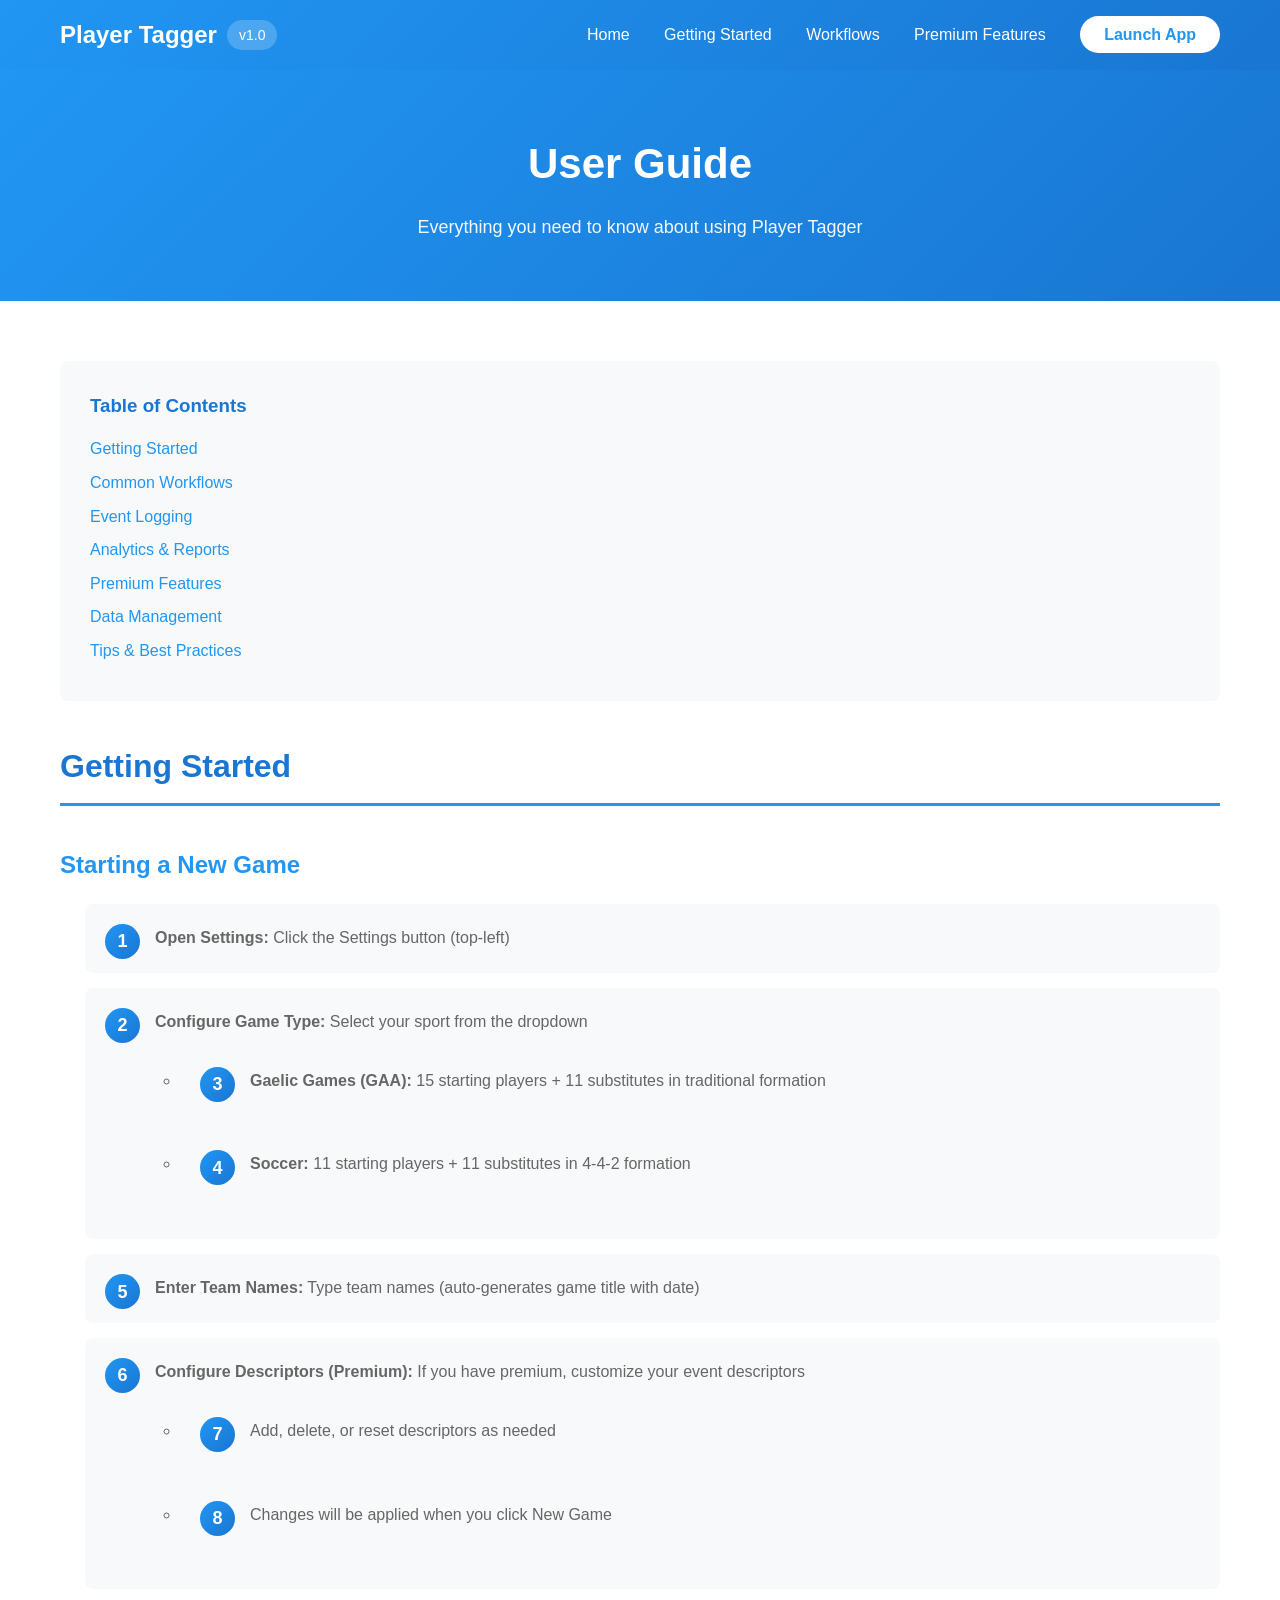
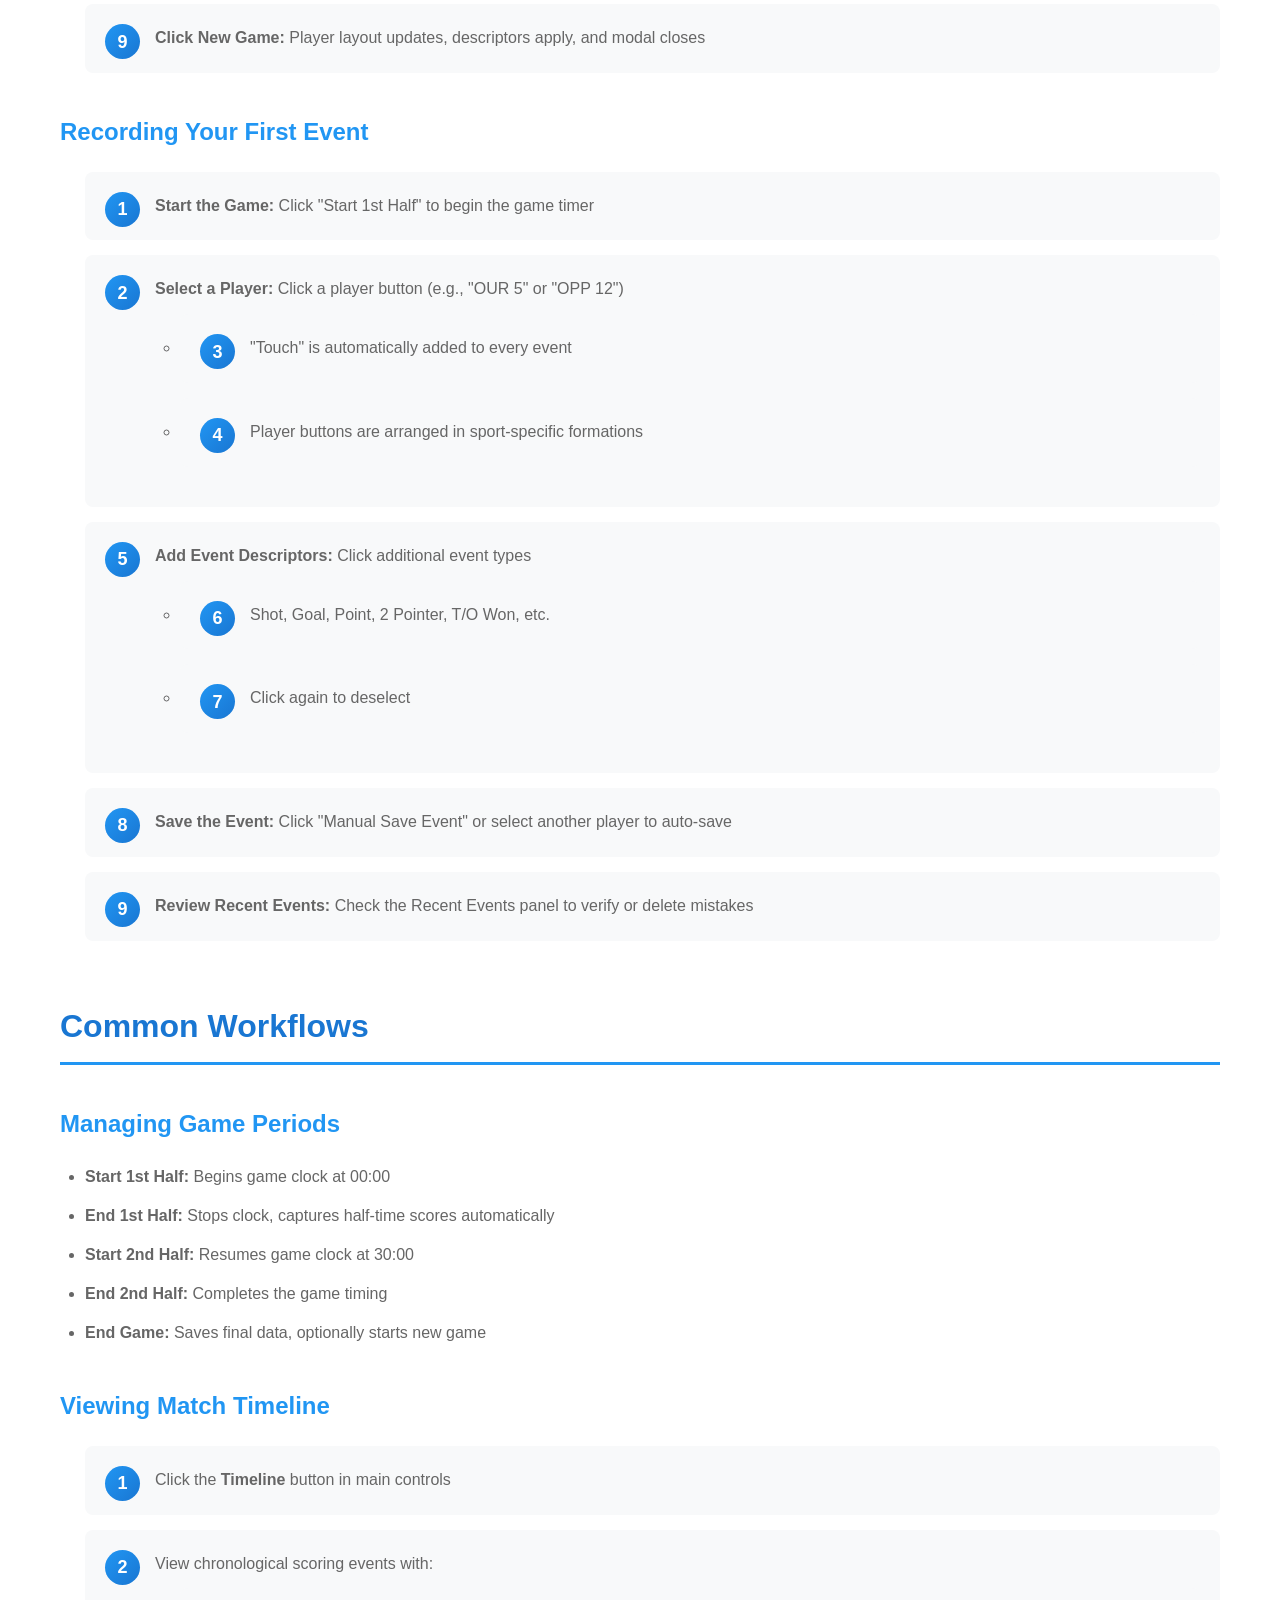
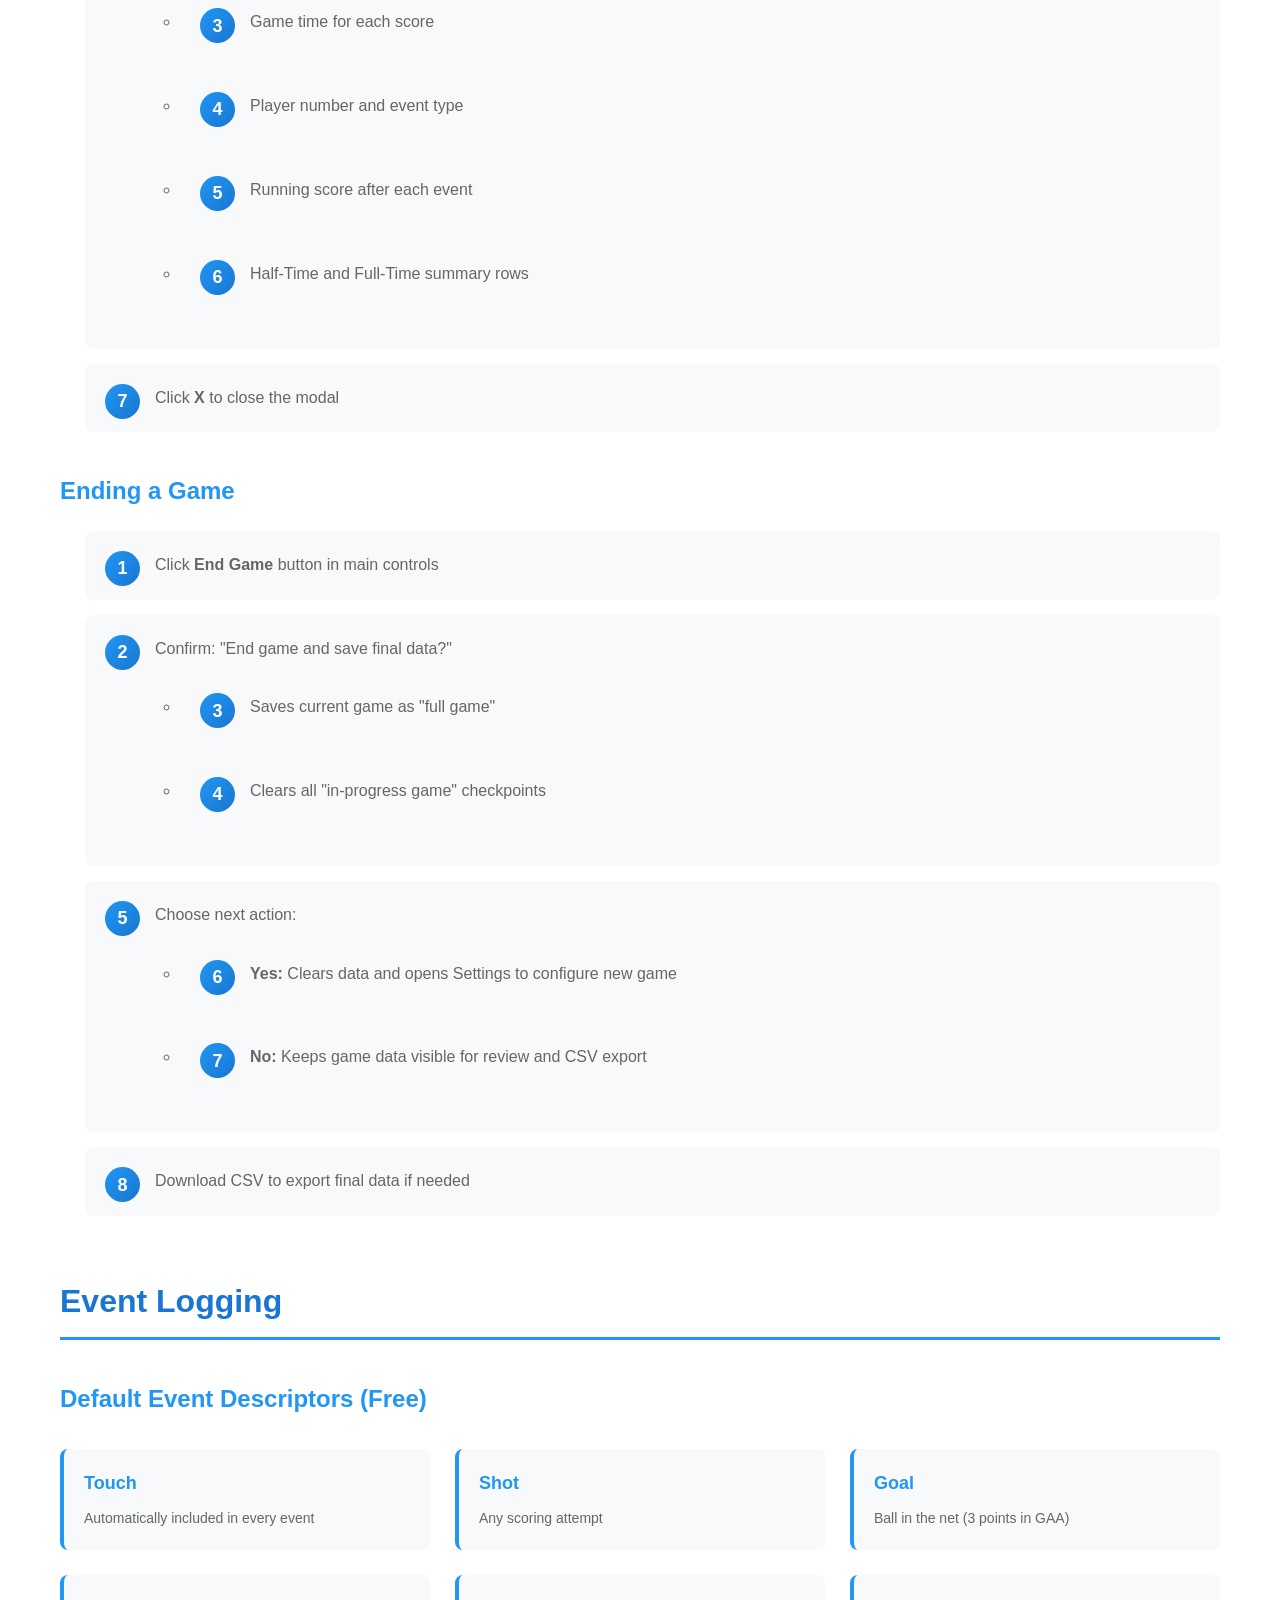
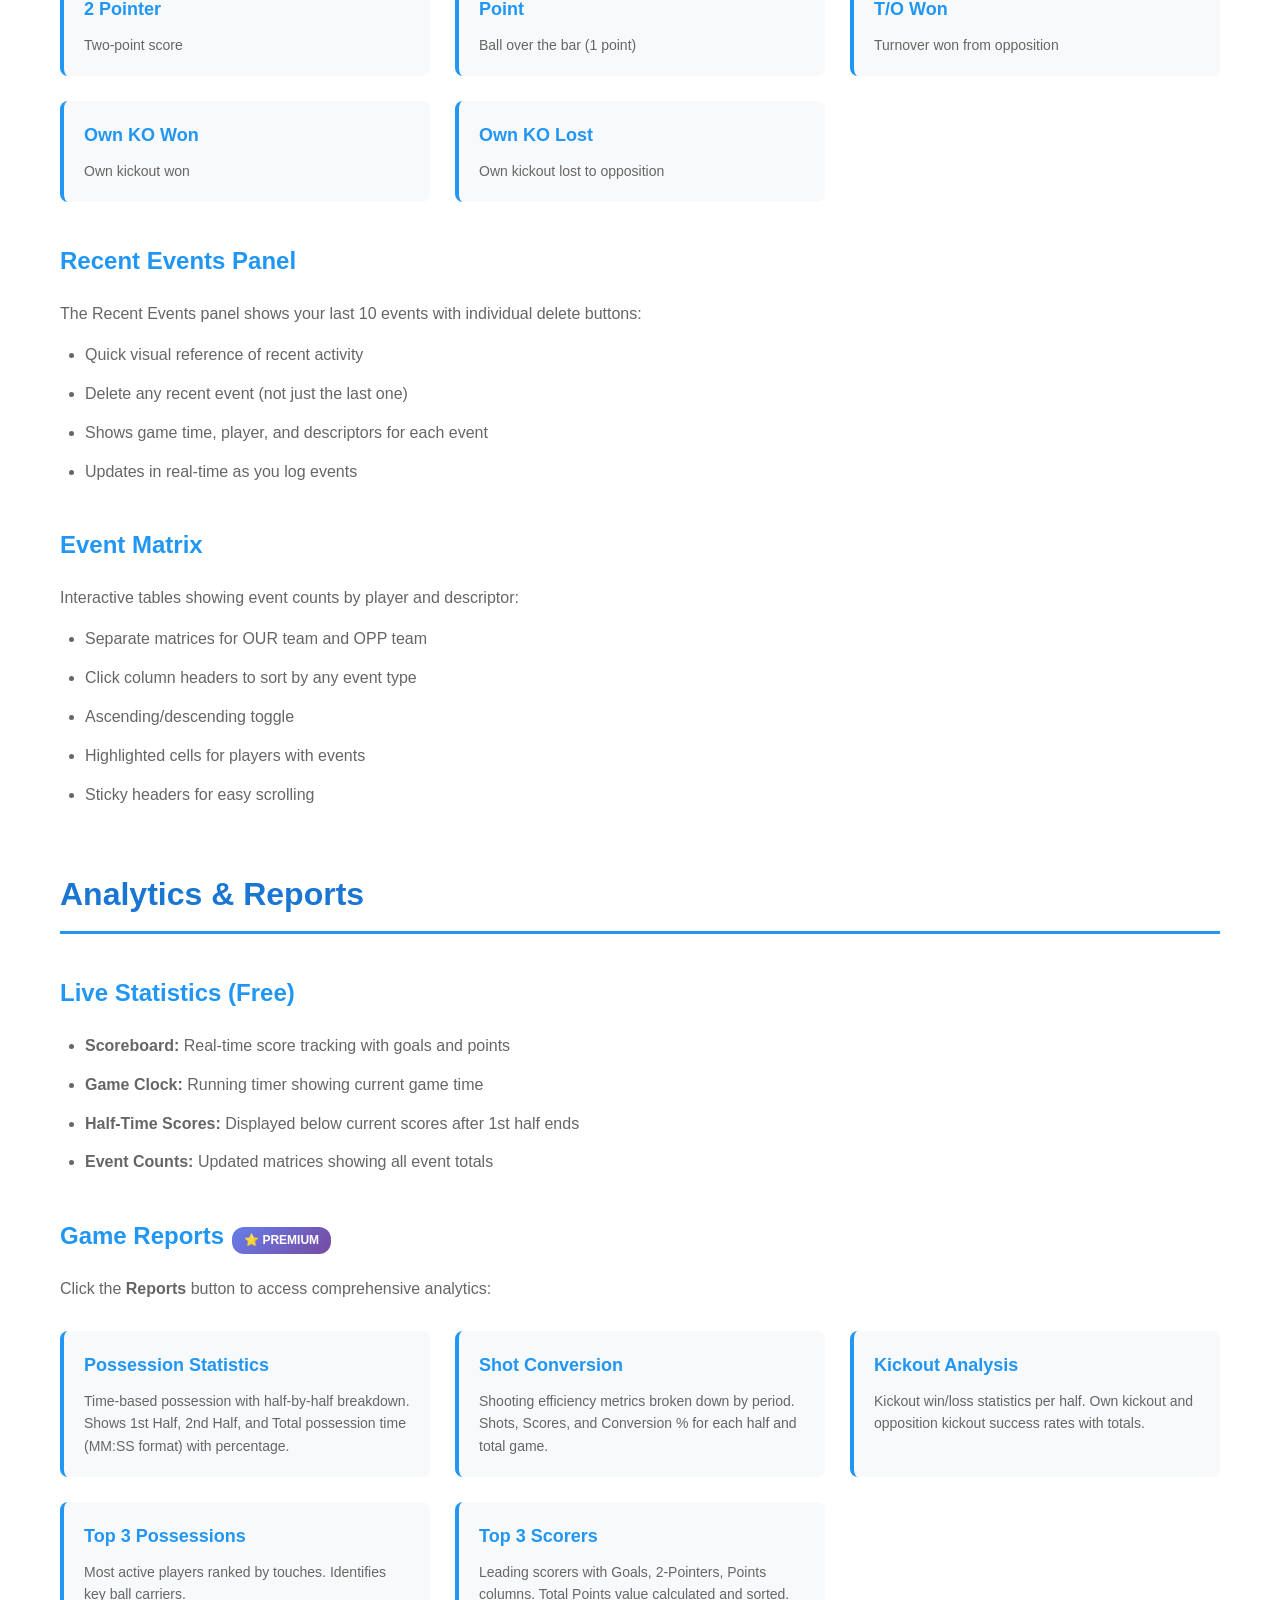
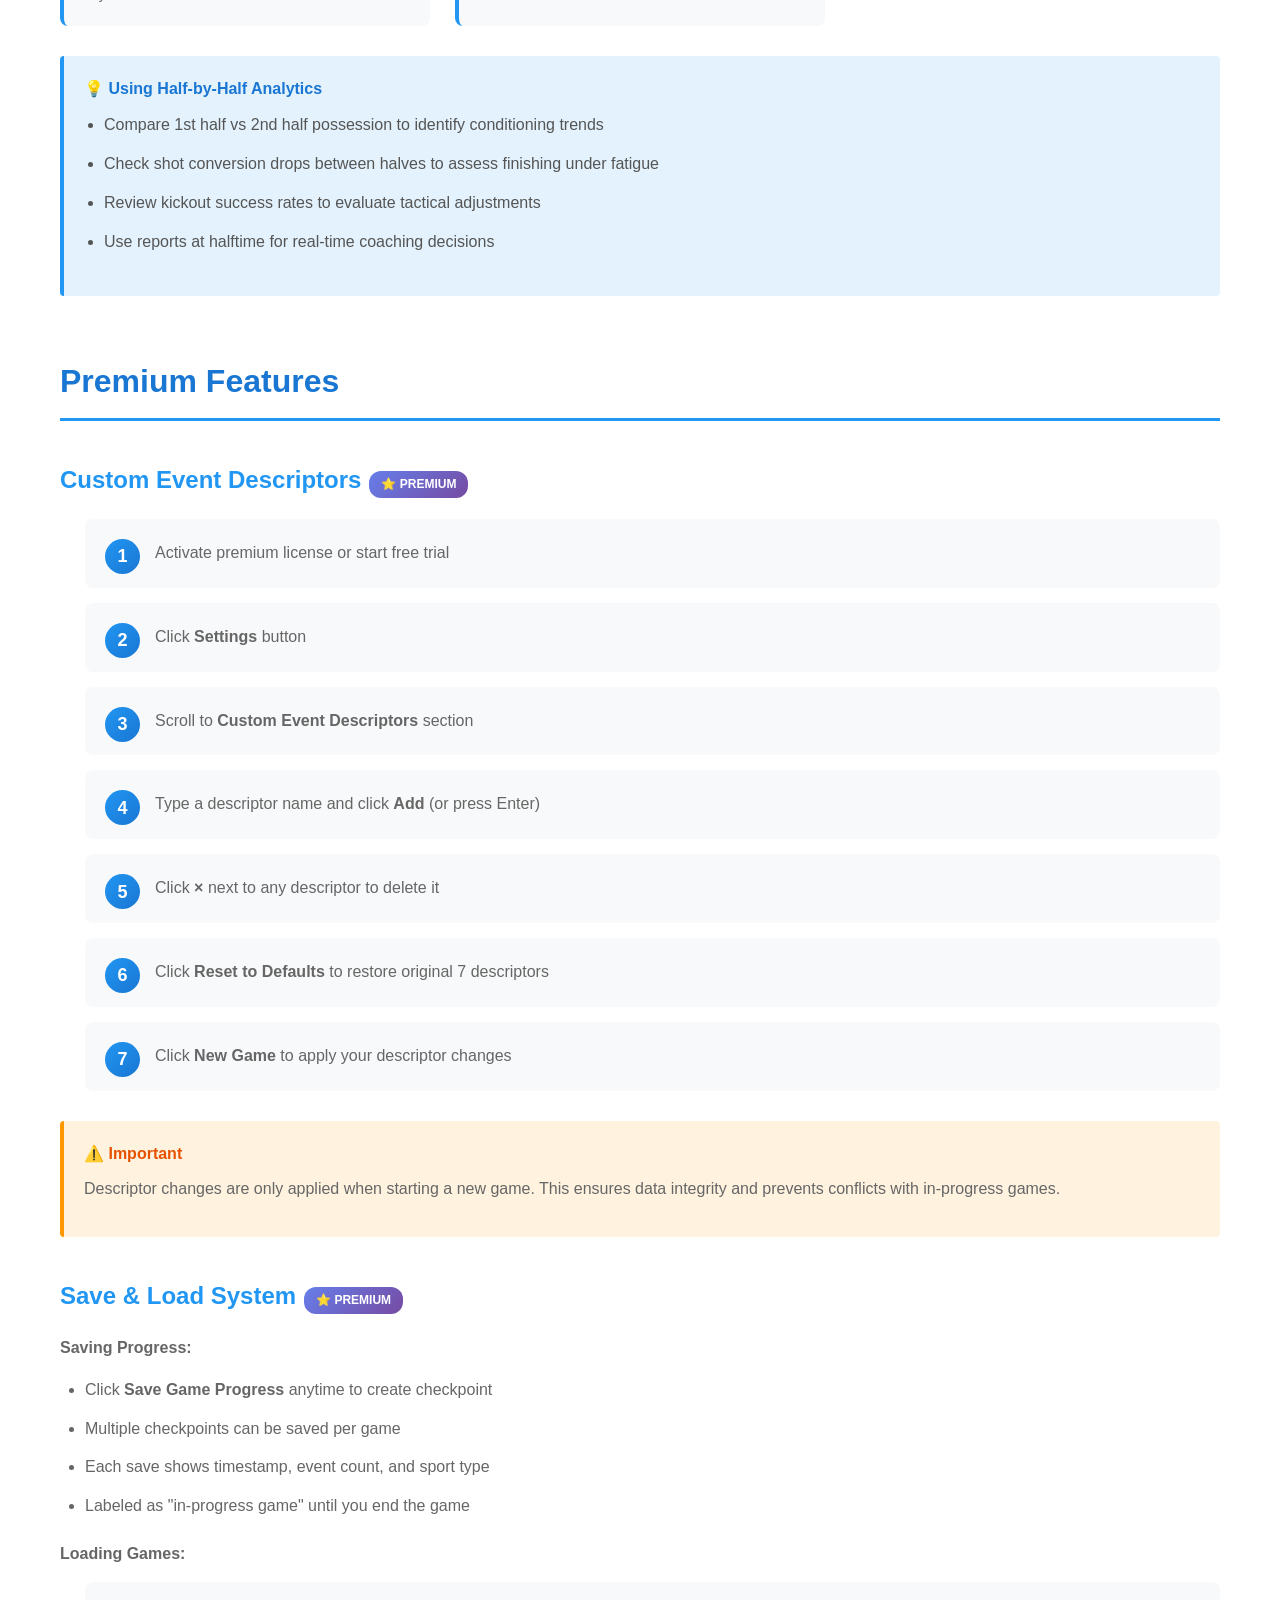
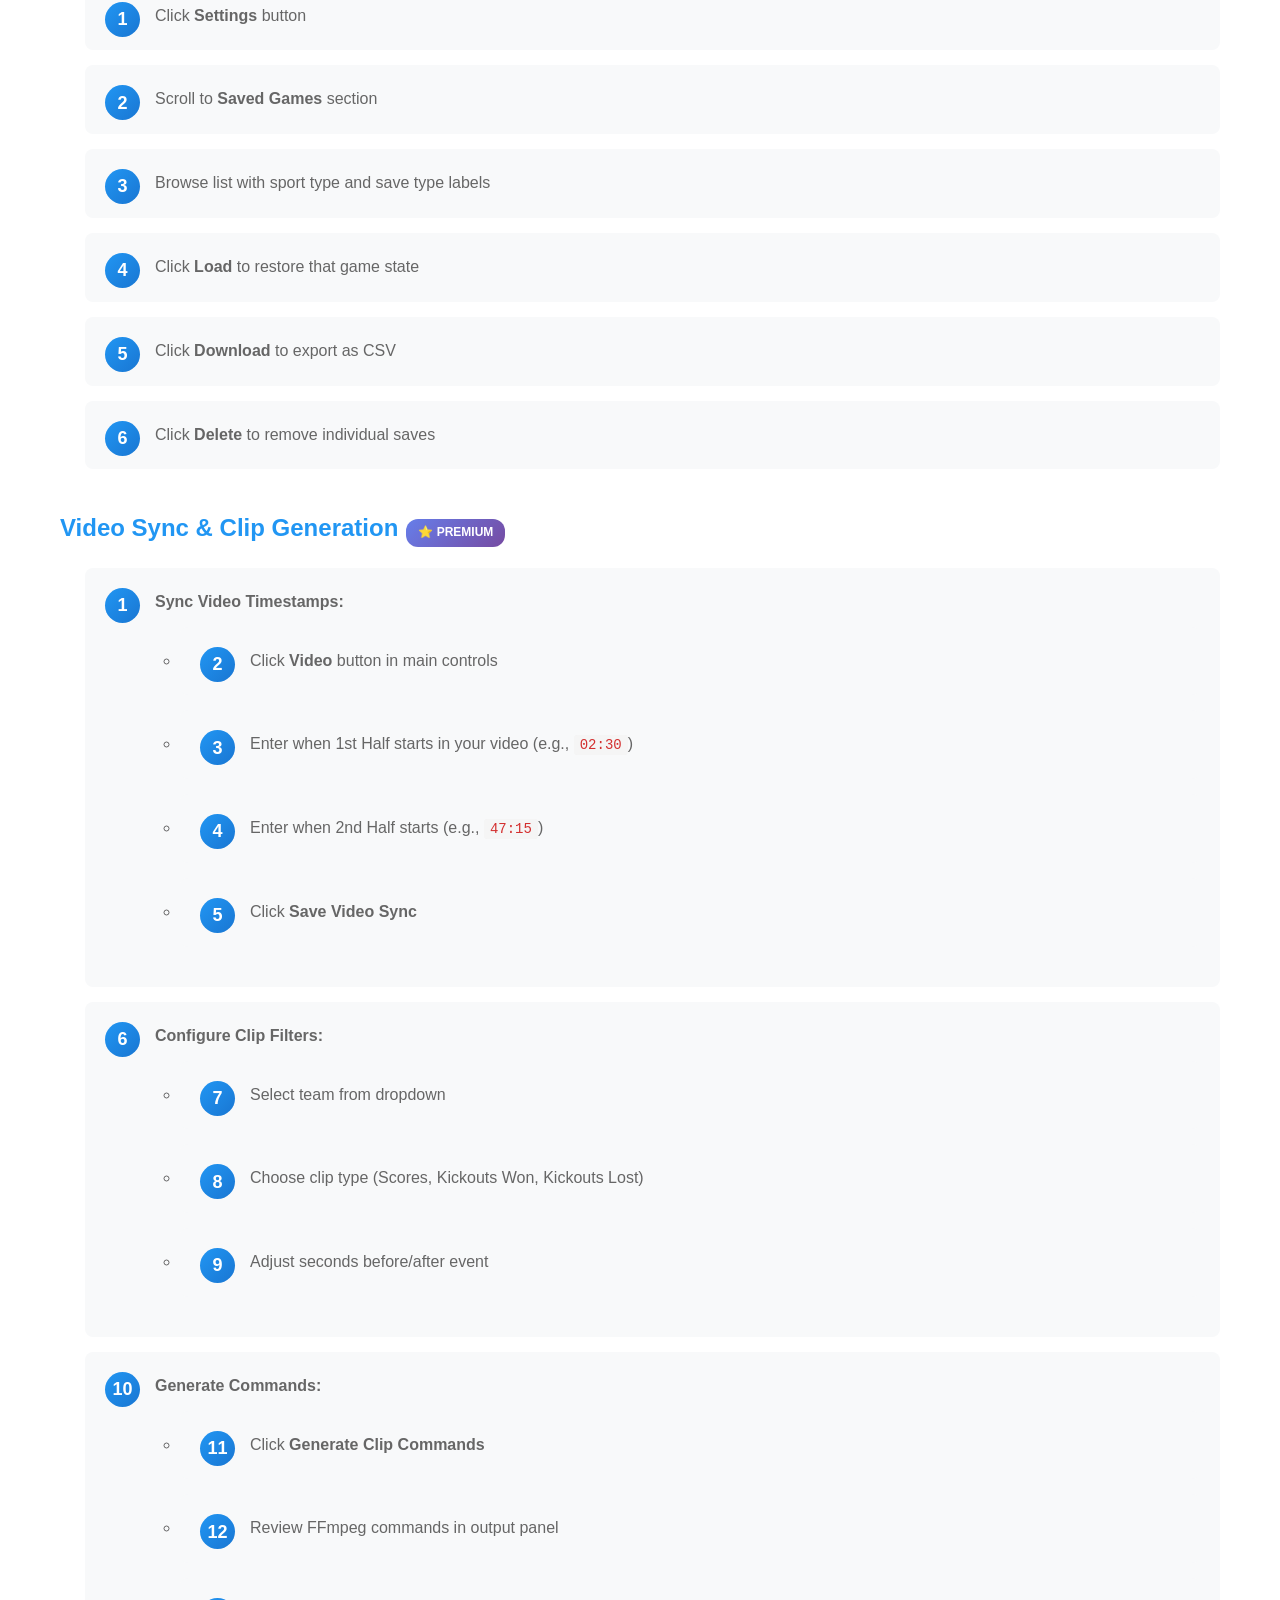
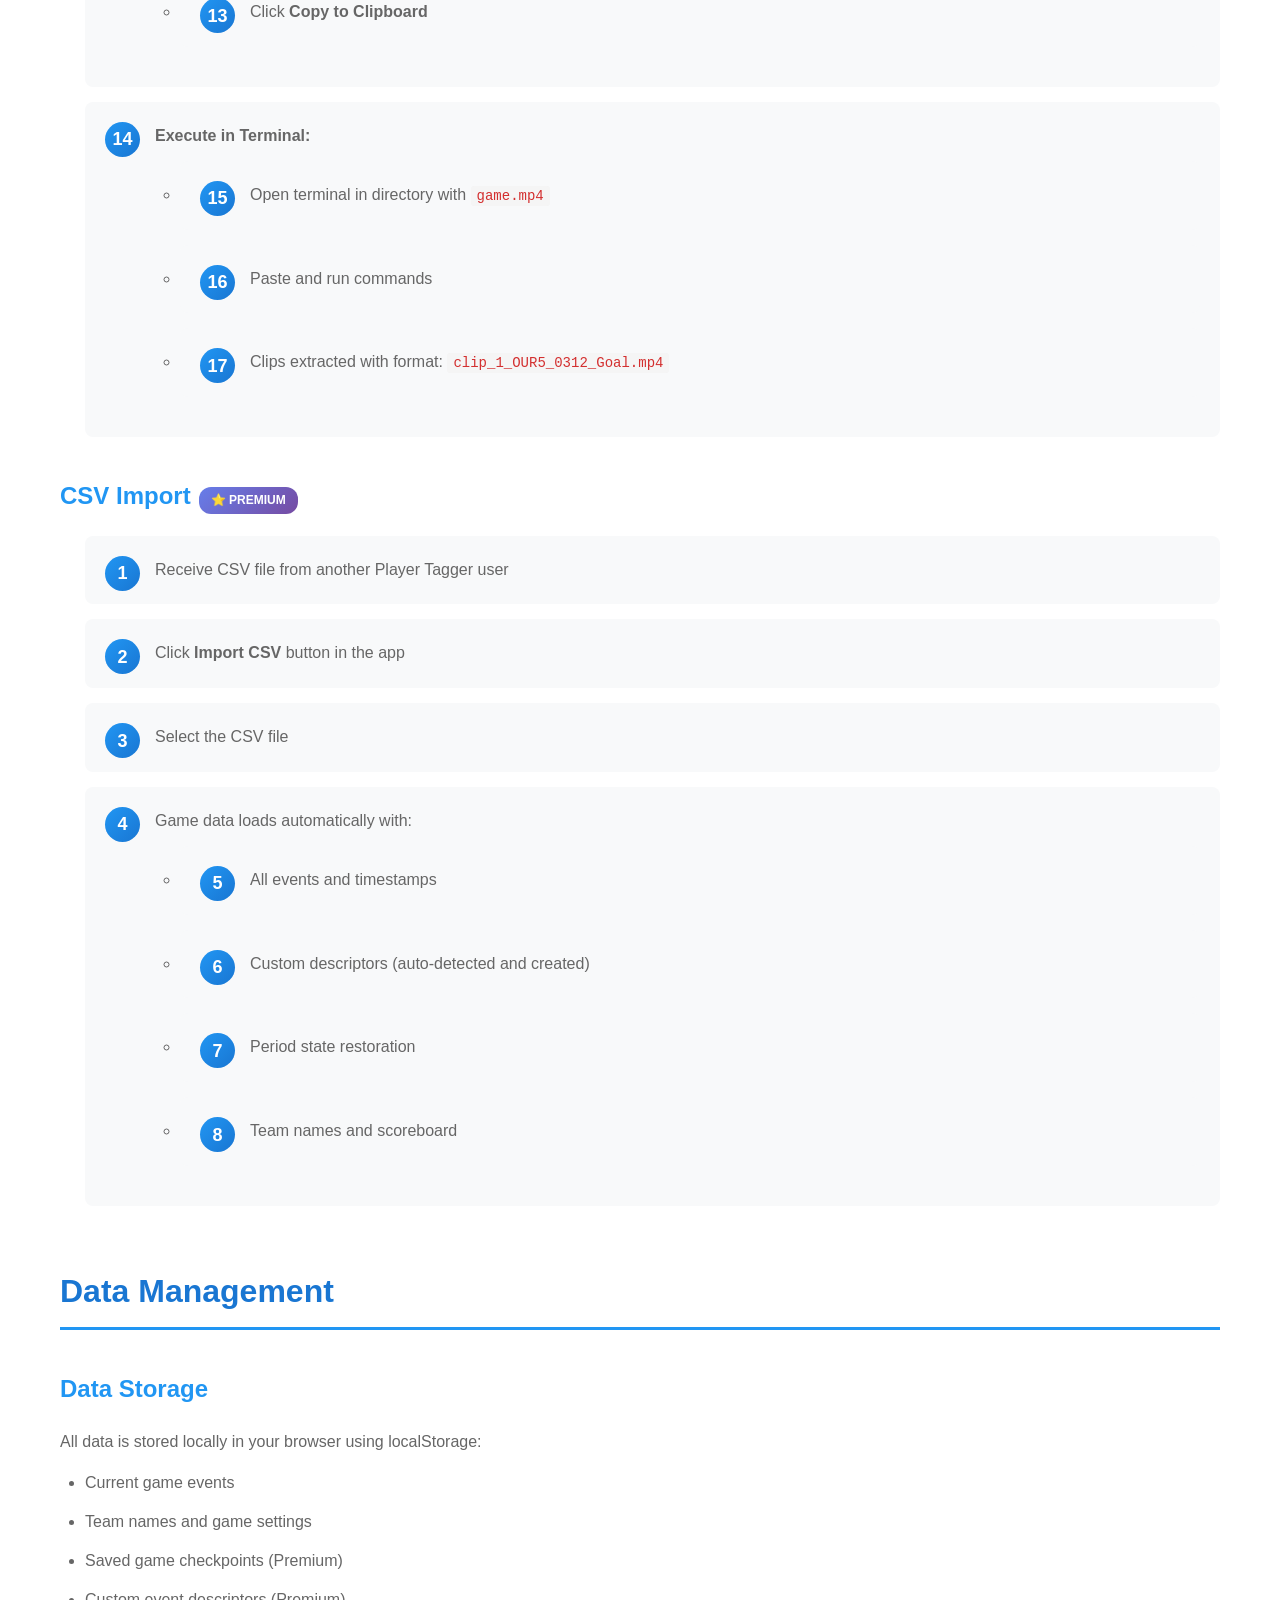
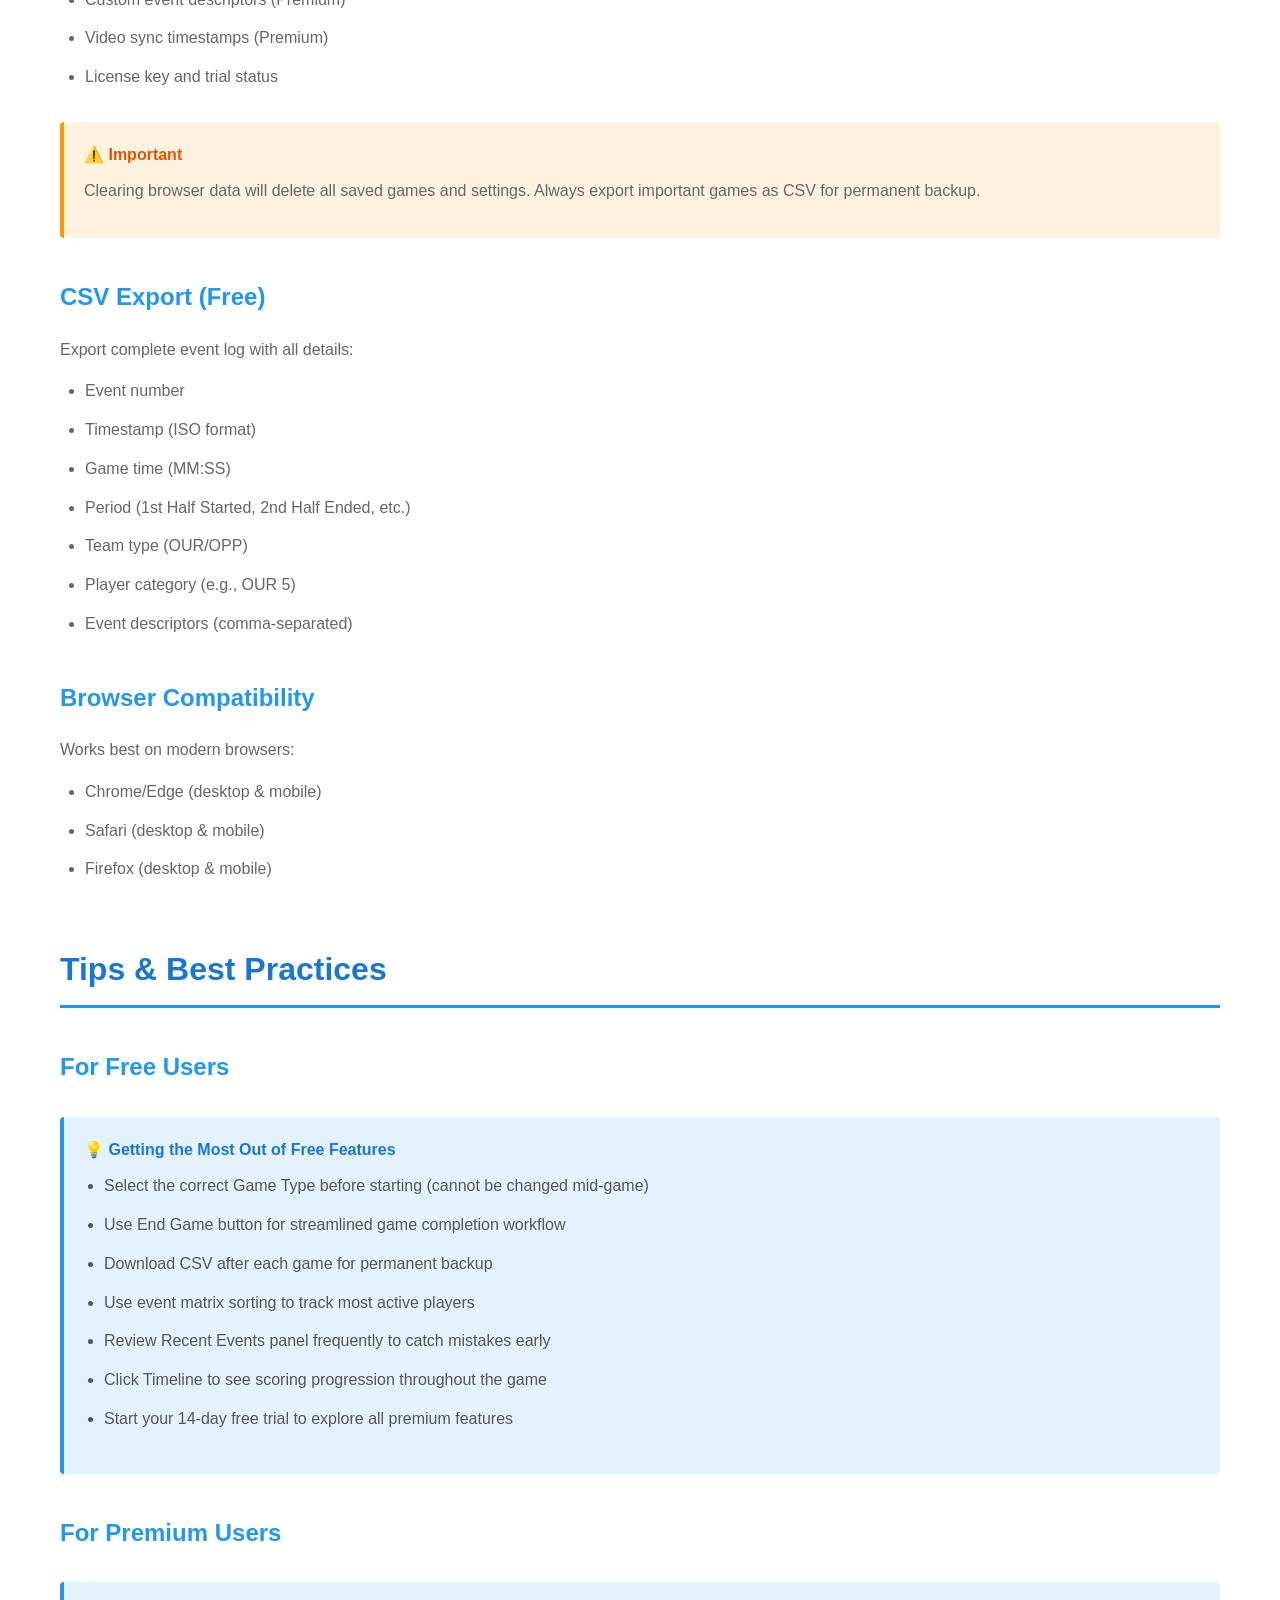
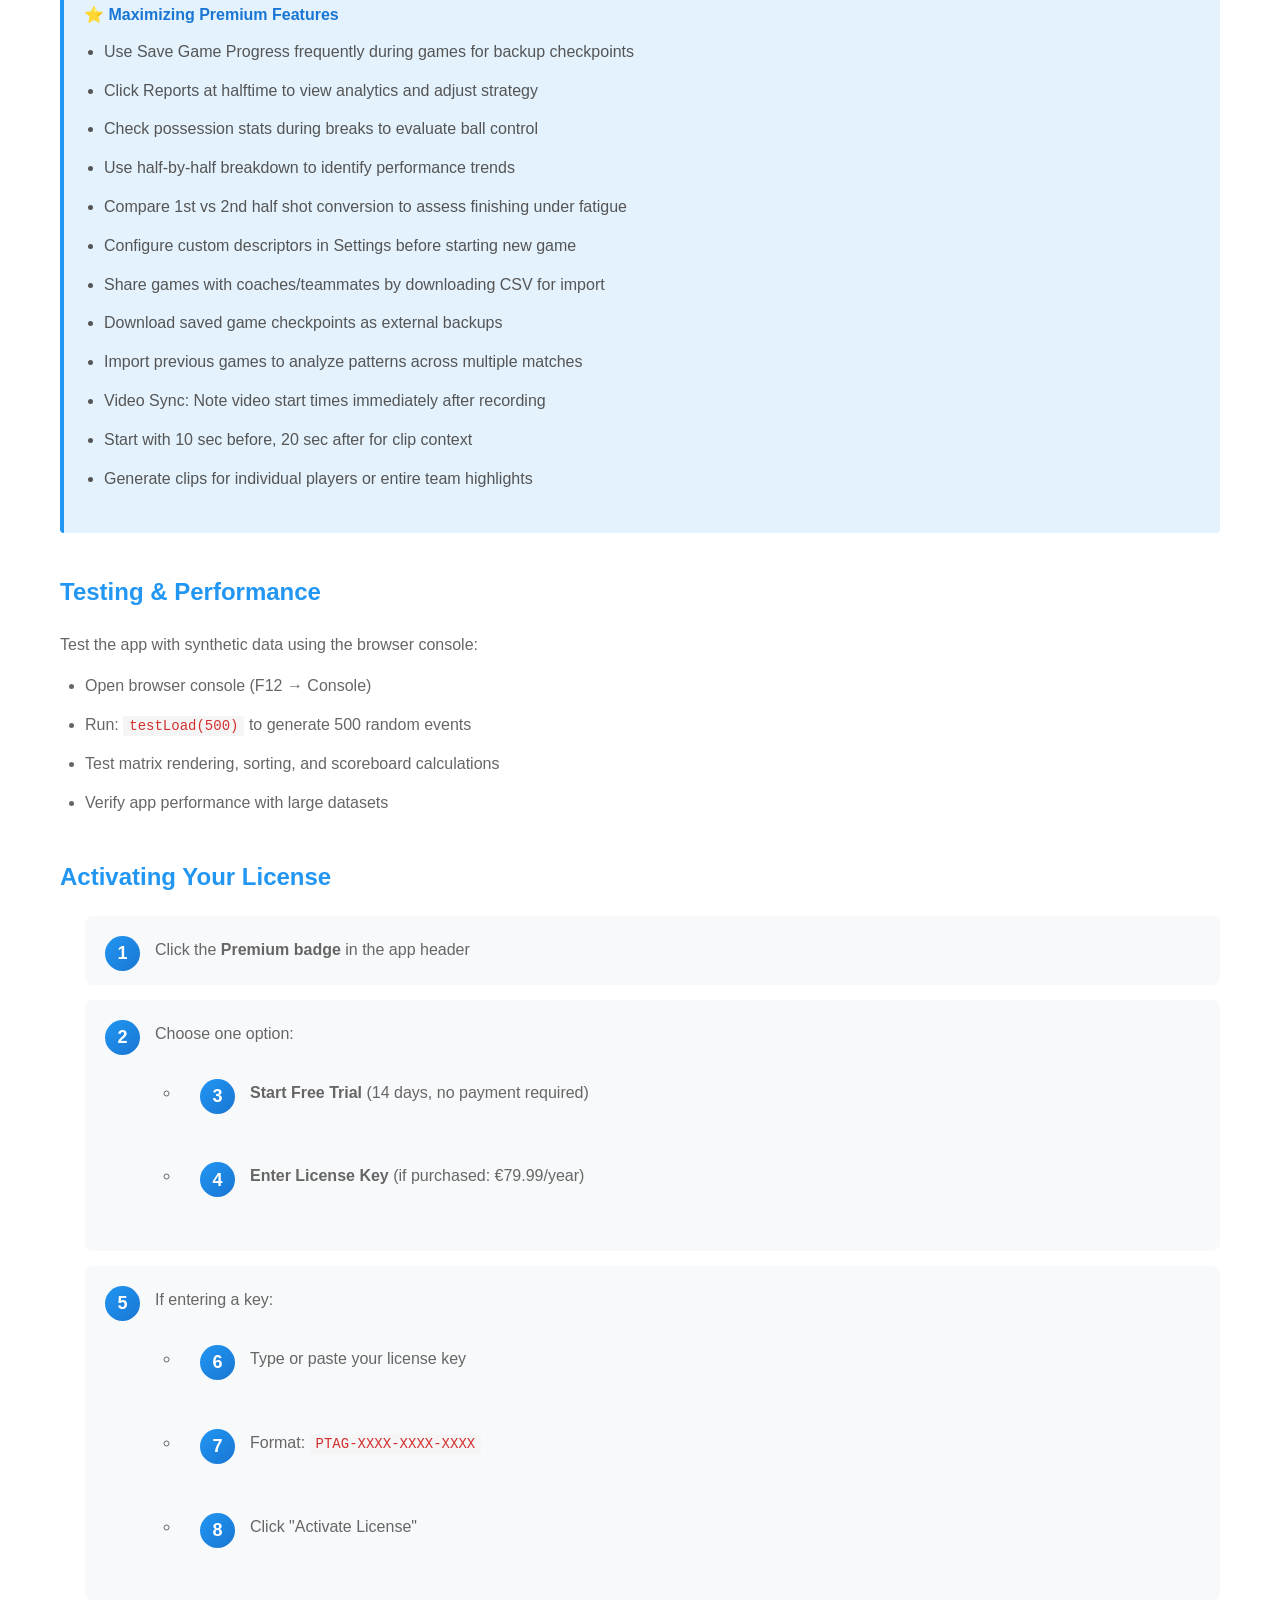
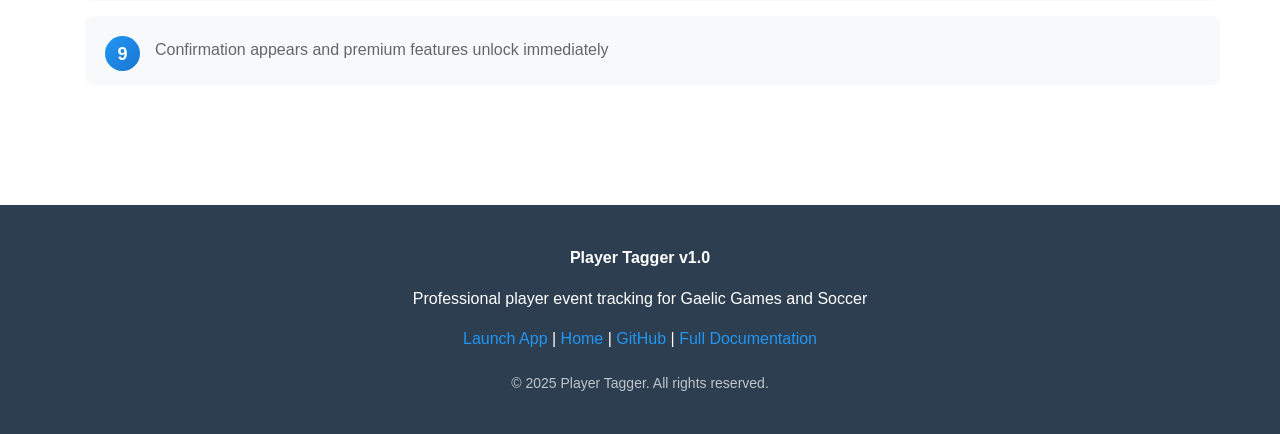
==== guide.html @ d9d6a1d3 "Add comprehensive User Guide and replace Help button Created new guide.html with complete user docum" ====
<!DOCTYPE html>
<html lang="en">
<head>
    <meta charset="UTF-8">
    <meta name="viewport" content="width=device-width, initial-scale=1.0">
    <title>User Guide - Player Tagger</title>
    <meta name="description" content="Complete user guide for Player Tagger - Learn how to track player events, manage games, and use premium features.">
    <style>
        * {
            margin: 0;
            padding: 0;
            box-sizing: border-box;
        }

        body {
            font-family: -apple-system, BlinkMacSystemFont, 'Segoe UI', 'Roboto', 'Helvetica', 'Arial', sans-serif;
            line-height: 1.6;
            color: #333;
            background: #f8f9fa;
        }

        .container {
            max-width: 1200px;
            margin: 0 auto;
            padding: 0 20px;
        }

        /* Header */
        header {
            background: linear-gradient(135deg, #2196F3 0%, #1976D2 100%);
            color: white;
            padding: 1rem 0;
            box-shadow: 0 2px 10px rgba(0,0,0,0.1);
        }

        header .container {
            display: flex;
            justify-content: space-between;
            align-items: center;
        }

        .logo {
            font-size: 24px;
            font-weight: bold;
            display: flex;
            align-items: center;
            gap: 10px;
        }

        .version-badge {
            background: rgba(255,255,255,0.2);
            padding: 4px 12px;
            border-radius: 20px;
            font-size: 14px;
            font-weight: normal;
        }

        nav a {
            color: white;
            text-decoration: none;
            margin-left: 30px;
            font-weight: 500;
            transition: opacity 0.3s;
        }

        nav a:hover {
            opacity: 0.8;
        }

        .launch-btn {
            background: white;
            color: #2196F3;
            padding: 10px 24px;
            border-radius: 25px;
            font-weight: bold;
            margin-left: 30px;
            transition: transform 0.2s;
        }

        .launch-btn:hover {
            transform: scale(1.05);
        }

        /* Hero Section */
        .hero {
            background: linear-gradient(135deg, #2196F3 0%, #1976D2 100%);
            color: white;
            padding: 60px 0;
            text-align: center;
        }

        .hero h1 {
            font-size: 42px;
            margin-bottom: 15px;
            font-weight: 700;
        }

        .hero p {
            font-size: 18px;
            opacity: 0.95;
        }

        /* Content Section */
        .content {
            padding: 60px 0;
            background: white;
        }

        .section-title {
            font-size: 32px;
            margin-bottom: 30px;
            color: #1976D2;
            border-bottom: 3px solid #2196F3;
            padding-bottom: 10px;
        }

        .subsection-title {
            font-size: 24px;
            margin-top: 40px;
            margin-bottom: 20px;
            color: #2196F3;
        }

        .guide-section {
            margin-bottom: 60px;
        }

        .guide-section p {
            margin-bottom: 15px;
            color: #666;
            font-size: 16px;
        }

        .guide-section ul, .guide-section ol {
            margin-left: 25px;
            margin-bottom: 20px;
        }

        .guide-section li {
            margin-bottom: 10px;
            color: #666;
            line-height: 1.8;
        }

        .feature-grid {
            display: grid;
            grid-template-columns: repeat(auto-fit, minmax(300px, 1fr));
            gap: 25px;
            margin: 30px 0;
        }

        .feature-item {
            background: #f8f9fa;
            padding: 20px;
            border-radius: 8px;
            border-left: 4px solid #2196F3;
        }

        .feature-item h4 {
            color: #2196F3;
            margin-bottom: 10px;
            font-size: 18px;
        }

        .feature-item p {
            color: #666;
            font-size: 14px;
            margin: 0;
        }

        .premium-badge {
            display: inline-block;
            background: linear-gradient(135deg, #667eea 0%, #764ba2 100%);
            color: white;
            padding: 4px 12px;
            border-radius: 12px;
            font-size: 12px;
            font-weight: bold;
            margin-left: 8px;
        }

        .step-list {
            counter-reset: step-counter;
            list-style: none;
            margin-left: 0;
        }

        .step-list li {
            counter-increment: step-counter;
            padding: 20px;
            margin-bottom: 15px;
            background: #f8f9fa;
            border-radius: 8px;
            position: relative;
            padding-left: 70px;
        }

        .step-list li:before {
            content: counter(step-counter);
            position: absolute;
            left: 20px;
            top: 20px;
            background: linear-gradient(135deg, #2196F3 0%, #1976D2 100%);
            color: white;
            width: 35px;
            height: 35px;
            border-radius: 50%;
            display: flex;
            align-items: center;
            justify-content: center;
            font-weight: bold;
            font-size: 18px;
        }

        .tip-box {
            background: #e3f2fd;
            border-left: 4px solid #2196F3;
            padding: 20px;
            margin: 30px 0;
            border-radius: 4px;
        }

        .tip-box h4 {
            color: #1976D2;
            margin-bottom: 10px;
        }

        .tip-box ul {
            margin-left: 20px;
        }

        .tip-box li {
            color: #555;
        }

        .warning-box {
            background: #fff3e0;
            border-left: 4px solid #ff9800;
            padding: 20px;
            margin: 30px 0;
            border-radius: 4px;
        }

        .warning-box h4 {
            color: #e65100;
            margin-bottom: 10px;
        }

        code {
            background: #f5f5f5;
            padding: 2px 6px;
            border-radius: 3px;
            font-family: 'Courier New', monospace;
            color: #d32f2f;
            font-size: 14px;
        }

        /* Table of Contents */
        .toc {
            background: #f8f9fa;
            padding: 30px;
            border-radius: 8px;
            margin-bottom: 40px;
        }

        .toc h3 {
            color: #1976D2;
            margin-bottom: 15px;
        }

        .toc ul {
            list-style: none;
            margin-left: 0;
        }

        .toc li {
            margin-bottom: 8px;
        }

        .toc a {
            color: #2196F3;
            text-decoration: none;
            transition: color 0.3s;
        }

        .toc a:hover {
            color: #1976D2;
            text-decoration: underline;
        }

        /* Footer */
        footer {
            background: #2c3e50;
            color: white;
            padding: 40px 0;
            text-align: center;
        }

        footer a {
            color: #2196F3;
            text-decoration: none;
        }

        footer a:hover {
            text-decoration: underline;
        }

        /* Responsive */
        @media (max-width: 768px) {
            .hero h1 {
                font-size: 32px;
            }

            nav {
                display: none;
            }

            .feature-grid {
                grid-template-columns: 1fr;
            }

            .section-title {
                font-size: 28px;
            }

            .subsection-title {
                font-size: 20px;
            }
        }
    </style>
</head>
<body>
    <!-- Header -->
    <header>
        <div class="container">
            <div class="logo">
                Player Tagger
                <span class="version-badge">v1.0</span>
            </div>
            <nav>
                <a href="default.php">Home</a>
                <a href="#getting-started">Getting Started</a>
                <a href="#workflows">Workflows</a>
                <a href="#premium">Premium Features</a>
                <a href="player-app.html" class="launch-btn">Launch App</a>
            </nav>
        </div>
    </header>

    <!-- Hero Section -->
    <section class="hero">
        <div class="container">
            <h1>User Guide</h1>
            <p>Everything you need to know about using Player Tagger</p>
        </div>
    </section>

    <!-- Content Section -->
    <section class="content">
        <div class="container">
            <!-- Table of Contents -->
            <div class="toc">
                <h3>Table of Contents</h3>
                <ul>
                    <li><a href="#getting-started">Getting Started</a></li>
                    <li><a href="#workflows">Common Workflows</a></li>
                    <li><a href="#event-logging">Event Logging</a></li>
                    <li><a href="#analytics">Analytics & Reports</a></li>
                    <li><a href="#premium">Premium Features</a></li>
                    <li><a href="#data-management">Data Management</a></li>
                    <li><a href="#tips">Tips & Best Practices</a></li>
                </ul>
            </div>

            <!-- Getting Started -->
            <div class="guide-section" id="getting-started">
                <h2 class="section-title">Getting Started</h2>

                <h3 class="subsection-title">Starting a New Game</h3>
                <ol class="step-list">
                    <li>
                        <strong>Open Settings:</strong> Click the Settings button (top-left)
                    </li>
                    <li>
                        <strong>Configure Game Type:</strong> Select your sport from the dropdown
                        <ul style="margin-top: 10px;">
                            <li><strong>Gaelic Games (GAA):</strong> 15 starting players + 11 substitutes in traditional formation</li>
                            <li><strong>Soccer:</strong> 11 starting players + 11 substitutes in 4-4-2 formation</li>
                        </ul>
                    </li>
                    <li>
                        <strong>Enter Team Names:</strong> Type team names (auto-generates game title with date)
                    </li>
                    <li>
                        <strong>Configure Descriptors (Premium):</strong> If you have premium, customize your event descriptors
                        <ul style="margin-top: 10px;">
                            <li>Add, delete, or reset descriptors as needed</li>
                            <li>Changes will be applied when you click New Game</li>
                        </ul>
                    </li>
                    <li>
                        <strong>Click New Game:</strong> Player layout updates, descriptors apply, and modal closes
                    </li>
                </ol>

                <h3 class="subsection-title">Recording Your First Event</h3>
                <ol class="step-list">
                    <li>
                        <strong>Start the Game:</strong> Click "Start 1st Half" to begin the game timer
                    </li>
                    <li>
                        <strong>Select a Player:</strong> Click a player button (e.g., "OUR 5" or "OPP 12")
                        <ul style="margin-top: 10px;">
                            <li>"Touch" is automatically added to every event</li>
                            <li>Player buttons are arranged in sport-specific formations</li>
                        </ul>
                    </li>
                    <li>
                        <strong>Add Event Descriptors:</strong> Click additional event types
                        <ul style="margin-top: 10px;">
                            <li>Shot, Goal, Point, 2 Pointer, T/O Won, etc.</li>
                            <li>Click again to deselect</li>
                        </ul>
                    </li>
                    <li>
                        <strong>Save the Event:</strong> Click "Manual Save Event" or select another player to auto-save
                    </li>
                    <li>
                        <strong>Review Recent Events:</strong> Check the Recent Events panel to verify or delete mistakes
                    </li>
                </ol>
            </div>

            <!-- Workflows -->
            <div class="guide-section" id="workflows">
                <h2 class="section-title">Common Workflows</h2>

                <h3 class="subsection-title">Managing Game Periods</h3>
                <ul>
                    <li><strong>Start 1st Half:</strong> Begins game clock at 00:00</li>
                    <li><strong>End 1st Half:</strong> Stops clock, captures half-time scores automatically</li>
                    <li><strong>Start 2nd Half:</strong> Resumes game clock at 30:00</li>
                    <li><strong>End 2nd Half:</strong> Completes the game timing</li>
                    <li><strong>End Game:</strong> Saves final data, optionally starts new game</li>
                </ul>

                <h3 class="subsection-title">Viewing Match Timeline</h3>
                <ol class="step-list">
                    <li>Click the <strong>Timeline</strong> button in main controls</li>
                    <li>View chronological scoring events with:
                        <ul style="margin-top: 10px;">
                            <li>Game time for each score</li>
                            <li>Player number and event type</li>
                            <li>Running score after each event</li>
                            <li>Half-Time and Full-Time summary rows</li>
                        </ul>
                    </li>
                    <li>Click <strong>X</strong> to close the modal</li>
                </ol>

                <h3 class="subsection-title">Ending a Game</h3>
                <ol class="step-list">
                    <li>Click <strong>End Game</strong> button in main controls</li>
                    <li>Confirm: "End game and save final data?"
                        <ul style="margin-top: 10px;">
                            <li>Saves current game as "full game"</li>
                            <li>Clears all "in-progress game" checkpoints</li>
                        </ul>
                    </li>
                    <li>Choose next action:
                        <ul style="margin-top: 10px;">
                            <li><strong>Yes:</strong> Clears data and opens Settings to configure new game</li>
                            <li><strong>No:</strong> Keeps game data visible for review and CSV export</li>
                        </ul>
                    </li>
                    <li>Download CSV to export final data if needed</li>
                </ol>
            </div>

            <!-- Event Logging -->
            <div class="guide-section" id="event-logging">
                <h2 class="section-title">Event Logging</h2>

                <h3 class="subsection-title">Default Event Descriptors (Free)</h3>
                <div class="feature-grid">
                    <div class="feature-item">
                        <h4>Touch</h4>
                        <p>Automatically included in every event</p>
                    </div>
                    <div class="feature-item">
                        <h4>Shot</h4>
                        <p>Any scoring attempt</p>
                    </div>
                    <div class="feature-item">
                        <h4>Goal</h4>
                        <p>Ball in the net (3 points in GAA)</p>
                    </div>
                    <div class="feature-item">
                        <h4>2 Pointer</h4>
                        <p>Two-point score</p>
                    </div>
                    <div class="feature-item">
                        <h4>Point</h4>
                        <p>Ball over the bar (1 point)</p>
                    </div>
                    <div class="feature-item">
                        <h4>T/O Won</h4>
                        <p>Turnover won from opposition</p>
                    </div>
                    <div class="feature-item">
                        <h4>Own KO Won</h4>
                        <p>Own kickout won</p>
                    </div>
                    <div class="feature-item">
                        <h4>Own KO Lost</h4>
                        <p>Own kickout lost to opposition</p>
                    </div>
                </div>

                <h3 class="subsection-title">Recent Events Panel</h3>
                <p>The Recent Events panel shows your last 10 events with individual delete buttons:</p>
                <ul>
                    <li>Quick visual reference of recent activity</li>
                    <li>Delete any recent event (not just the last one)</li>
                    <li>Shows game time, player, and descriptors for each event</li>
                    <li>Updates in real-time as you log events</li>
                </ul>

                <h3 class="subsection-title">Event Matrix</h3>
                <p>Interactive tables showing event counts by player and descriptor:</p>
                <ul>
                    <li>Separate matrices for OUR team and OPP team</li>
                    <li>Click column headers to sort by any event type</li>
                    <li>Ascending/descending toggle</li>
                    <li>Highlighted cells for players with events</li>
                    <li>Sticky headers for easy scrolling</li>
                </ul>
            </div>

            <!-- Analytics -->
            <div class="guide-section" id="analytics">
                <h2 class="section-title">Analytics & Reports</h2>

                <h3 class="subsection-title">Live Statistics (Free)</h3>
                <ul>
                    <li><strong>Scoreboard:</strong> Real-time score tracking with goals and points</li>
                    <li><strong>Game Clock:</strong> Running timer showing current game time</li>
                    <li><strong>Half-Time Scores:</strong> Displayed below current scores after 1st half ends</li>
                    <li><strong>Event Counts:</strong> Updated matrices showing all event totals</li>
                </ul>

                <h3 class="subsection-title">Game Reports<span class="premium-badge">⭐ PREMIUM</span></h3>
                <p>Click the <strong>Reports</strong> button to access comprehensive analytics:</p>

                <div class="feature-grid">
                    <div class="feature-item">
                        <h4>Possession Statistics</h4>
                        <p>Time-based possession with half-by-half breakdown. Shows 1st Half, 2nd Half, and Total possession time (MM:SS format) with percentage.</p>
                    </div>
                    <div class="feature-item">
                        <h4>Shot Conversion</h4>
                        <p>Shooting efficiency metrics broken down by period. Shots, Scores, and Conversion % for each half and total game.</p>
                    </div>
                    <div class="feature-item">
                        <h4>Kickout Analysis</h4>
                        <p>Kickout win/loss statistics per half. Own kickout and opposition kickout success rates with totals.</p>
                    </div>
                    <div class="feature-item">
                        <h4>Top 3 Possessions</h4>
                        <p>Most active players ranked by touches. Identifies key ball carriers.</p>
                    </div>
                    <div class="feature-item">
                        <h4>Top 3 Scorers</h4>
                        <p>Leading scorers with Goals, 2-Pointers, Points columns. Total Points value calculated and sorted.</p>
                    </div>
                </div>

                <div class="tip-box">
                    <h4>💡 Using Half-by-Half Analytics</h4>
                    <ul>
                        <li>Compare 1st half vs 2nd half possession to identify conditioning trends</li>
                        <li>Check shot conversion drops between halves to assess finishing under fatigue</li>
                        <li>Review kickout success rates to evaluate tactical adjustments</li>
                        <li>Use reports at halftime for real-time coaching decisions</li>
                    </ul>
                </div>
            </div>

            <!-- Premium Features -->
            <div class="guide-section" id="premium">
                <h2 class="section-title">Premium Features</h2>

                <h3 class="subsection-title">Custom Event Descriptors<span class="premium-badge">⭐ PREMIUM</span></h3>
                <ol class="step-list">
                    <li>Activate premium license or start free trial</li>
                    <li>Click <strong>Settings</strong> button</li>
                    <li>Scroll to <strong>Custom Event Descriptors</strong> section</li>
                    <li>Type a descriptor name and click <strong>Add</strong> (or press Enter)</li>
                    <li>Click <strong>×</strong> next to any descriptor to delete it</li>
                    <li>Click <strong>Reset to Defaults</strong> to restore original 7 descriptors</li>
                    <li>Click <strong>New Game</strong> to apply your descriptor changes</li>
                </ol>

                <div class="warning-box">
                    <h4>⚠️ Important</h4>
                    <p>Descriptor changes are only applied when starting a new game. This ensures data integrity and prevents conflicts with in-progress games.</p>
                </div>

                <h3 class="subsection-title">Save & Load System<span class="premium-badge">⭐ PREMIUM</span></h3>
                <p><strong>Saving Progress:</strong></p>
                <ul>
                    <li>Click <strong>Save Game Progress</strong> anytime to create checkpoint</li>
                    <li>Multiple checkpoints can be saved per game</li>
                    <li>Each save shows timestamp, event count, and sport type</li>
                    <li>Labeled as "in-progress game" until you end the game</li>
                </ul>

                <p><strong>Loading Games:</strong></p>
                <ol class="step-list">
                    <li>Click <strong>Settings</strong> button</li>
                    <li>Scroll to <strong>Saved Games</strong> section</li>
                    <li>Browse list with sport type and save type labels</li>
                    <li>Click <strong>Load</strong> to restore that game state</li>
                    <li>Click <strong>Download</strong> to export as CSV</li>
                    <li>Click <strong>Delete</strong> to remove individual saves</li>
                </ol>

                <h3 class="subsection-title">Video Sync & Clip Generation<span class="premium-badge">⭐ PREMIUM</span></h3>
                <ol class="step-list">
                    <li><strong>Sync Video Timestamps:</strong>
                        <ul style="margin-top: 10px;">
                            <li>Click <strong>Video</strong> button in main controls</li>
                            <li>Enter when 1st Half starts in your video (e.g., <code>02:30</code>)</li>
                            <li>Enter when 2nd Half starts (e.g., <code>47:15</code>)</li>
                            <li>Click <strong>Save Video Sync</strong></li>
                        </ul>
                    </li>
                    <li><strong>Configure Clip Filters:</strong>
                        <ul style="margin-top: 10px;">
                            <li>Select team from dropdown</li>
                            <li>Choose clip type (Scores, Kickouts Won, Kickouts Lost)</li>
                            <li>Adjust seconds before/after event</li>
                        </ul>
                    </li>
                    <li><strong>Generate Commands:</strong>
                        <ul style="margin-top: 10px;">
                            <li>Click <strong>Generate Clip Commands</strong></li>
                            <li>Review FFmpeg commands in output panel</li>
                            <li>Click <strong>Copy to Clipboard</strong></li>
                        </ul>
                    </li>
                    <li><strong>Execute in Terminal:</strong>
                        <ul style="margin-top: 10px;">
                            <li>Open terminal in directory with <code>game.mp4</code></li>
                            <li>Paste and run commands</li>
                            <li>Clips extracted with format: <code>clip_1_OUR5_0312_Goal.mp4</code></li>
                        </ul>
                    </li>
                </ol>

                <h3 class="subsection-title">CSV Import<span class="premium-badge">⭐ PREMIUM</span></h3>
                <ol class="step-list">
                    <li>Receive CSV file from another Player Tagger user</li>
                    <li>Click <strong>Import CSV</strong> button in the app</li>
                    <li>Select the CSV file</li>
                    <li>Game data loads automatically with:
                        <ul style="margin-top: 10px;">
                            <li>All events and timestamps</li>
                            <li>Custom descriptors (auto-detected and created)</li>
                            <li>Period state restoration</li>
                            <li>Team names and scoreboard</li>
                        </ul>
                    </li>
                </ol>
            </div>

            <!-- Data Management -->
            <div class="guide-section" id="data-management">
                <h2 class="section-title">Data Management</h2>

                <h3 class="subsection-title">Data Storage</h3>
                <p>All data is stored locally in your browser using localStorage:</p>
                <ul>
                    <li>Current game events</li>
                    <li>Team names and game settings</li>
                    <li>Saved game checkpoints (Premium)</li>
                    <li>Custom event descriptors (Premium)</li>
                    <li>Video sync timestamps (Premium)</li>
                    <li>License key and trial status</li>
                </ul>

                <div class="warning-box">
                    <h4>⚠️ Important</h4>
                    <p>Clearing browser data will delete all saved games and settings. Always export important games as CSV for permanent backup.</p>
                </div>

                <h3 class="subsection-title">CSV Export (Free)</h3>
                <p>Export complete event log with all details:</p>
                <ul>
                    <li>Event number</li>
                    <li>Timestamp (ISO format)</li>
                    <li>Game time (MM:SS)</li>
                    <li>Period (1st Half Started, 2nd Half Ended, etc.)</li>
                    <li>Team type (OUR/OPP)</li>
                    <li>Player category (e.g., OUR 5)</li>
                    <li>Event descriptors (comma-separated)</li>
                </ul>

                <h3 class="subsection-title">Browser Compatibility</h3>
                <p>Works best on modern browsers:</p>
                <ul>
                    <li>Chrome/Edge (desktop & mobile)</li>
                    <li>Safari (desktop & mobile)</li>
                    <li>Firefox (desktop & mobile)</li>
                </ul>
            </div>

            <!-- Tips -->
            <div class="guide-section" id="tips">
                <h2 class="section-title">Tips & Best Practices</h2>

                <h3 class="subsection-title">For Free Users</h3>
                <div class="tip-box">
                    <h4>💡 Getting the Most Out of Free Features</h4>
                    <ul>
                        <li>Select the correct Game Type before starting (cannot be changed mid-game)</li>
                        <li>Use End Game button for streamlined game completion workflow</li>
                        <li>Download CSV after each game for permanent backup</li>
                        <li>Use event matrix sorting to track most active players</li>
                        <li>Review Recent Events panel frequently to catch mistakes early</li>
                        <li>Click Timeline to see scoring progression throughout the game</li>
                        <li>Start your 14-day free trial to explore all premium features</li>
                    </ul>
                </div>

                <h3 class="subsection-title">For Premium Users</h3>
                <div class="tip-box">
                    <h4>⭐ Maximizing Premium Features</h4>
                    <ul>
                        <li>Use Save Game Progress frequently during games for backup checkpoints</li>
                        <li>Click Reports at halftime to view analytics and adjust strategy</li>
                        <li>Check possession stats during breaks to evaluate ball control</li>
                        <li>Use half-by-half breakdown to identify performance trends</li>
                        <li>Compare 1st vs 2nd half shot conversion to assess finishing under fatigue</li>
                        <li>Configure custom descriptors in Settings before starting new game</li>
                        <li>Share games with coaches/teammates by downloading CSV for import</li>
                        <li>Download saved game checkpoints as external backups</li>
                        <li>Import previous games to analyze patterns across multiple matches</li>
                        <li>Video Sync: Note video start times immediately after recording</li>
                        <li>Start with 10 sec before, 20 sec after for clip context</li>
                        <li>Generate clips for individual players or entire team highlights</li>
                    </ul>
                </div>

                <h3 class="subsection-title">Testing & Performance</h3>
                <p>Test the app with synthetic data using the browser console:</p>
                <ul>
                    <li>Open browser console (F12 → Console)</li>
                    <li>Run: <code>testLoad(500)</code> to generate 500 random events</li>
                    <li>Test matrix rendering, sorting, and scoreboard calculations</li>
                    <li>Verify app performance with large datasets</li>
                </ul>

                <h3 class="subsection-title">Activating Your License</h3>
                <ol class="step-list">
                    <li>Click the <strong>Premium badge</strong> in the app header</li>
                    <li>Choose one option:
                        <ul style="margin-top: 10px;">
                            <li><strong>Start Free Trial</strong> (14 days, no payment required)</li>
                            <li><strong>Enter License Key</strong> (if purchased: €79.99/year)</li>
                        </ul>
                    </li>
                    <li>If entering a key:
                        <ul style="margin-top: 10px;">
                            <li>Type or paste your license key</li>
                            <li>Format: <code>PTAG-XXXX-XXXX-XXXX</code></li>
                            <li>Click "Activate License"</li>
                        </ul>
                    </li>
                    <li>Confirmation appears and premium features unlock immediately</li>
                </ol>
            </div>

        </div>
    </section>

    <!-- Footer -->
    <footer>
        <div class="container">
            <p><strong>Player Tagger v1.0</strong></p>
            <p style="margin-top: 15px;">Professional player event tracking for Gaelic Games and Soccer</p>
            <p style="margin-top: 15px;">
                <a href="player-app.html">Launch App</a> |
                <a href="default.php">Home</a> |
                <a href="https://github.com/essential-appz/player-tagger" target="_blank">GitHub</a> |
                <a href="README.md" target="_blank">Full Documentation</a>
            </p>
            <p style="margin-top: 20px; opacity: 0.7; font-size: 14px;">
                &copy; 2025 Player Tagger. All rights reserved.
            </p>
        </div>
    </footer>
</body>
</html>
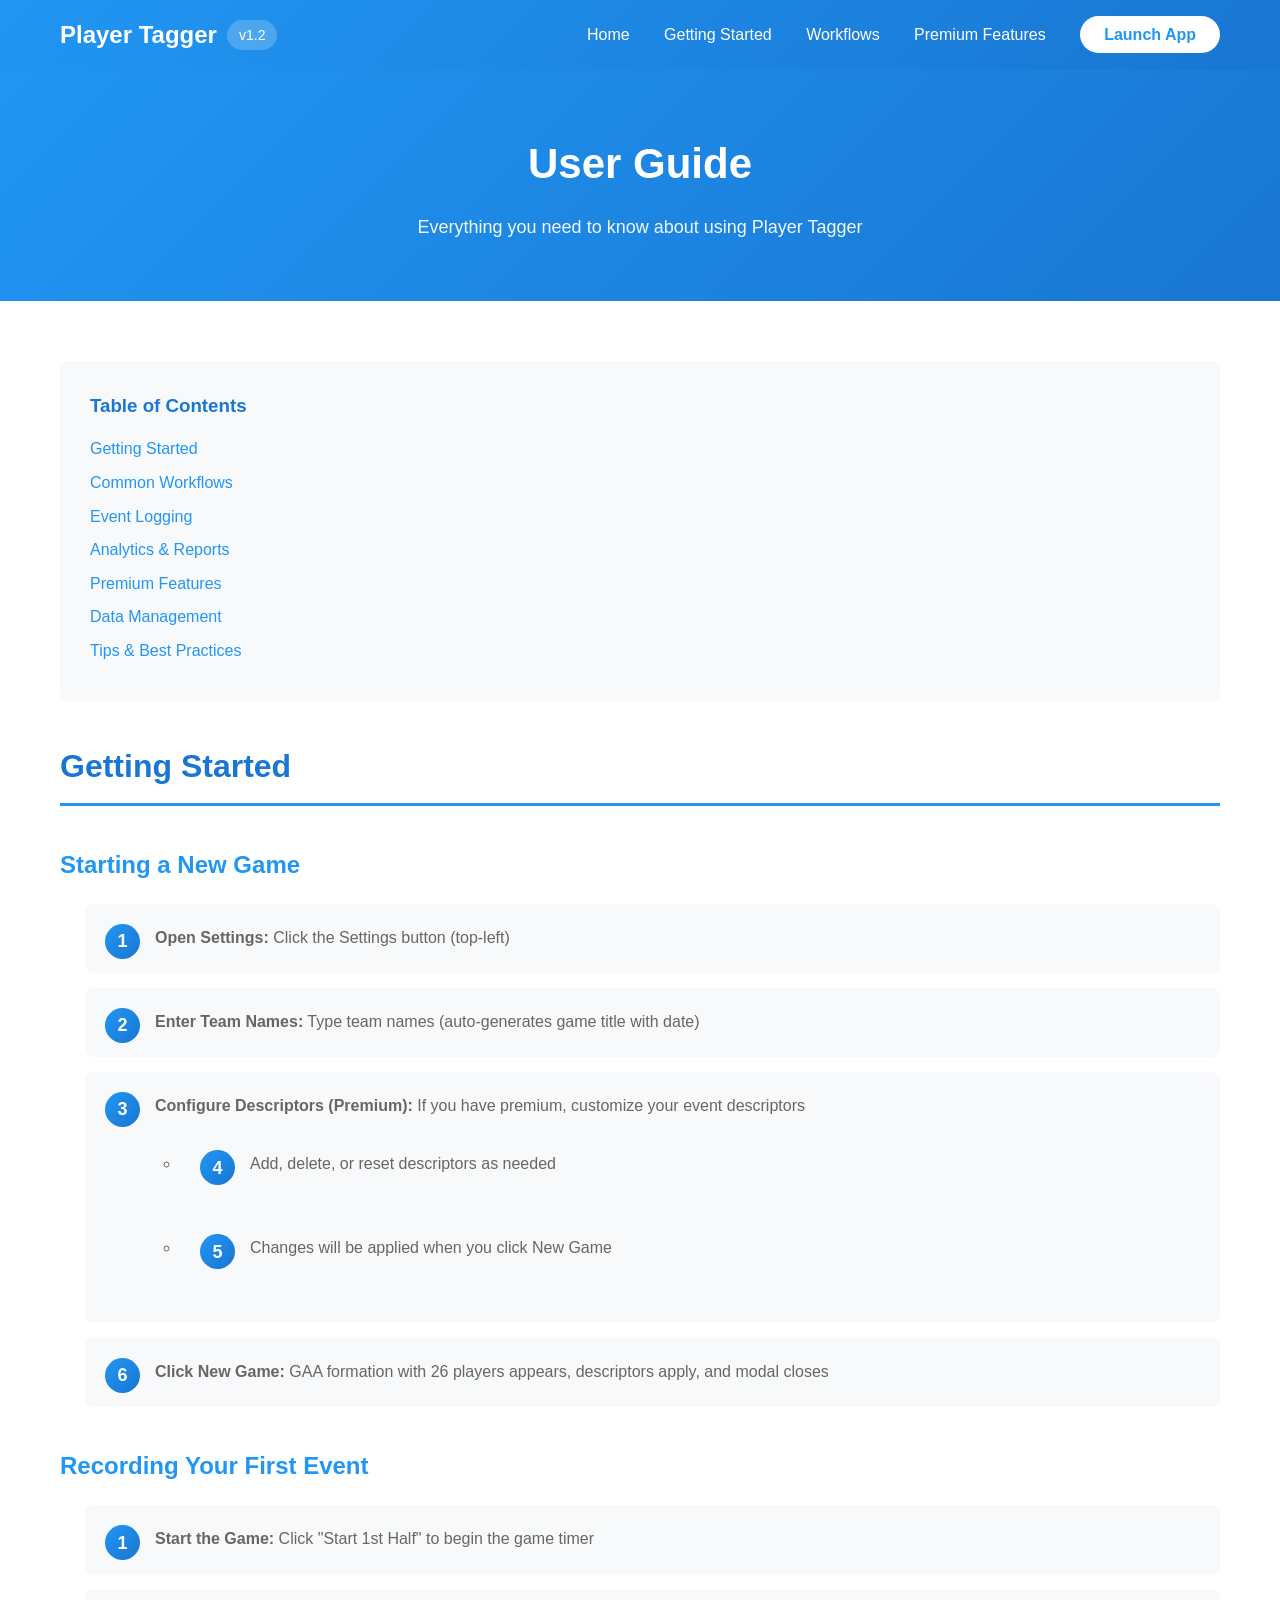
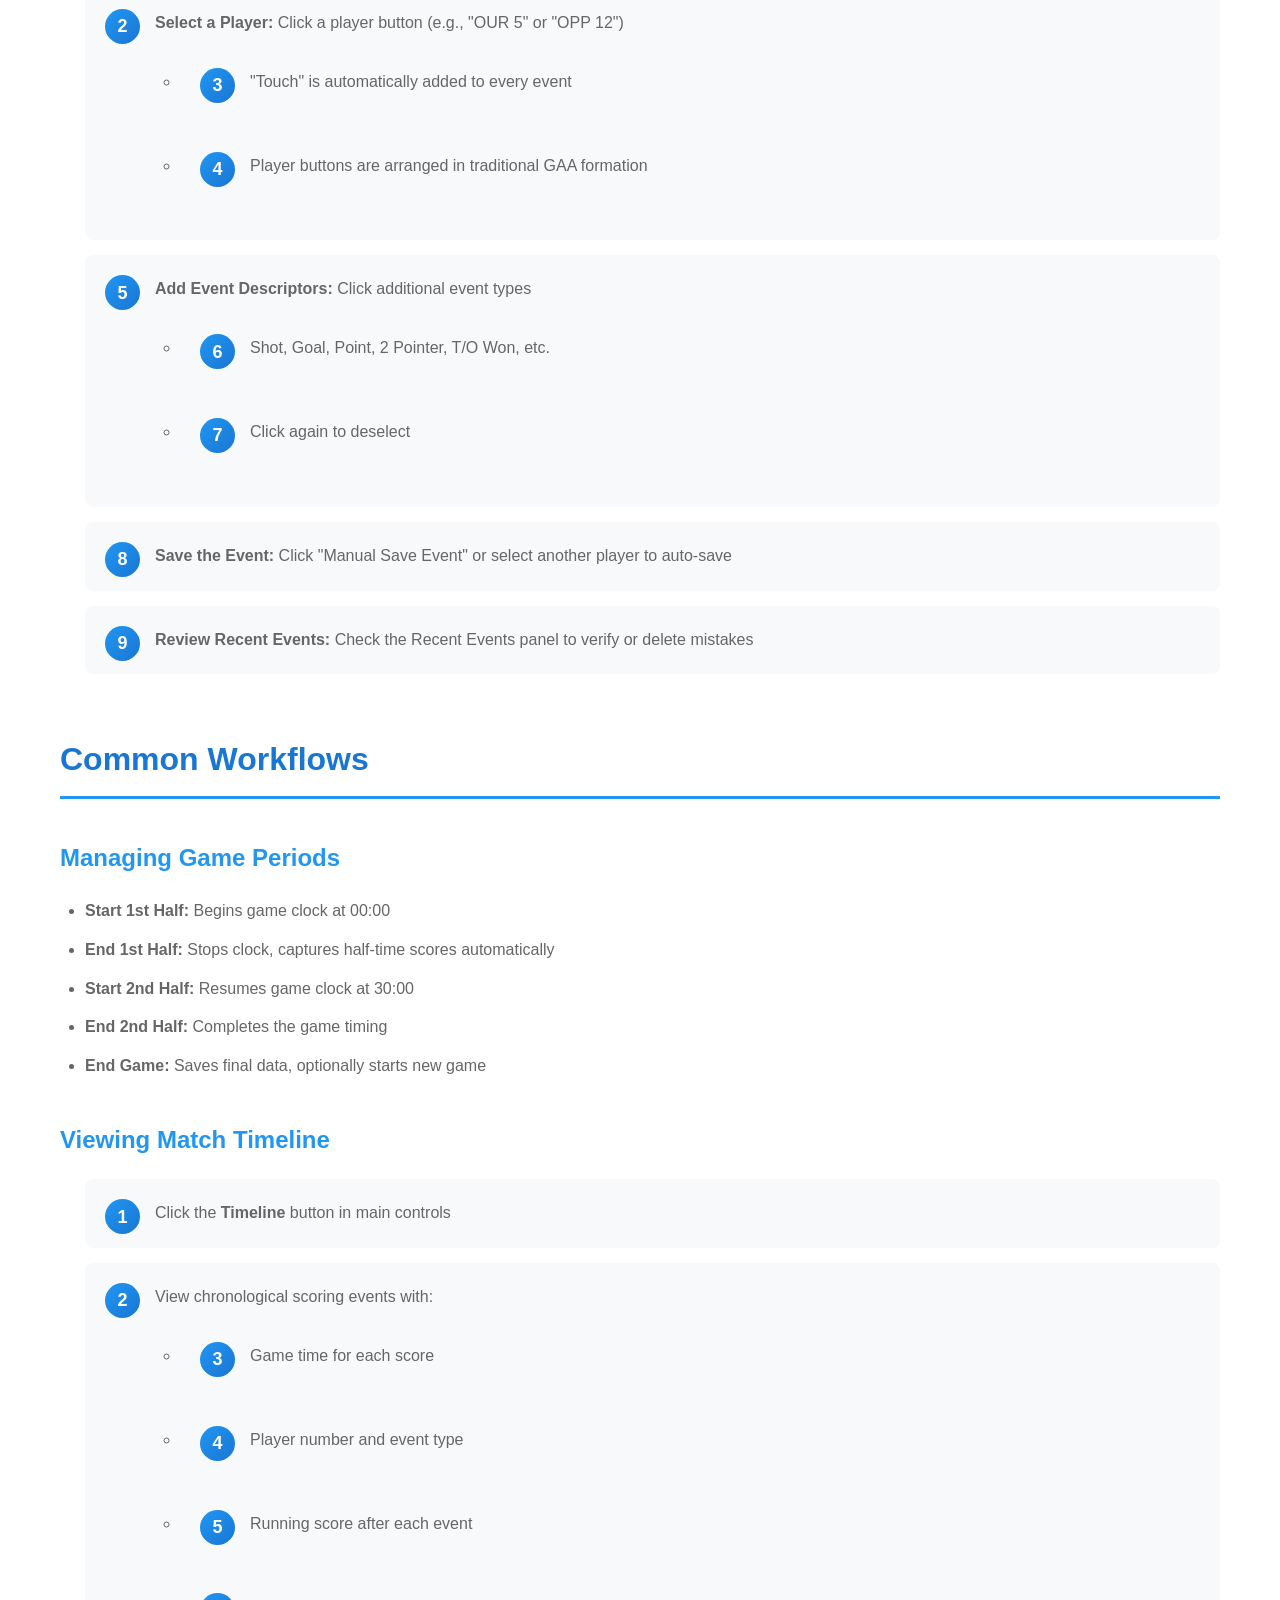
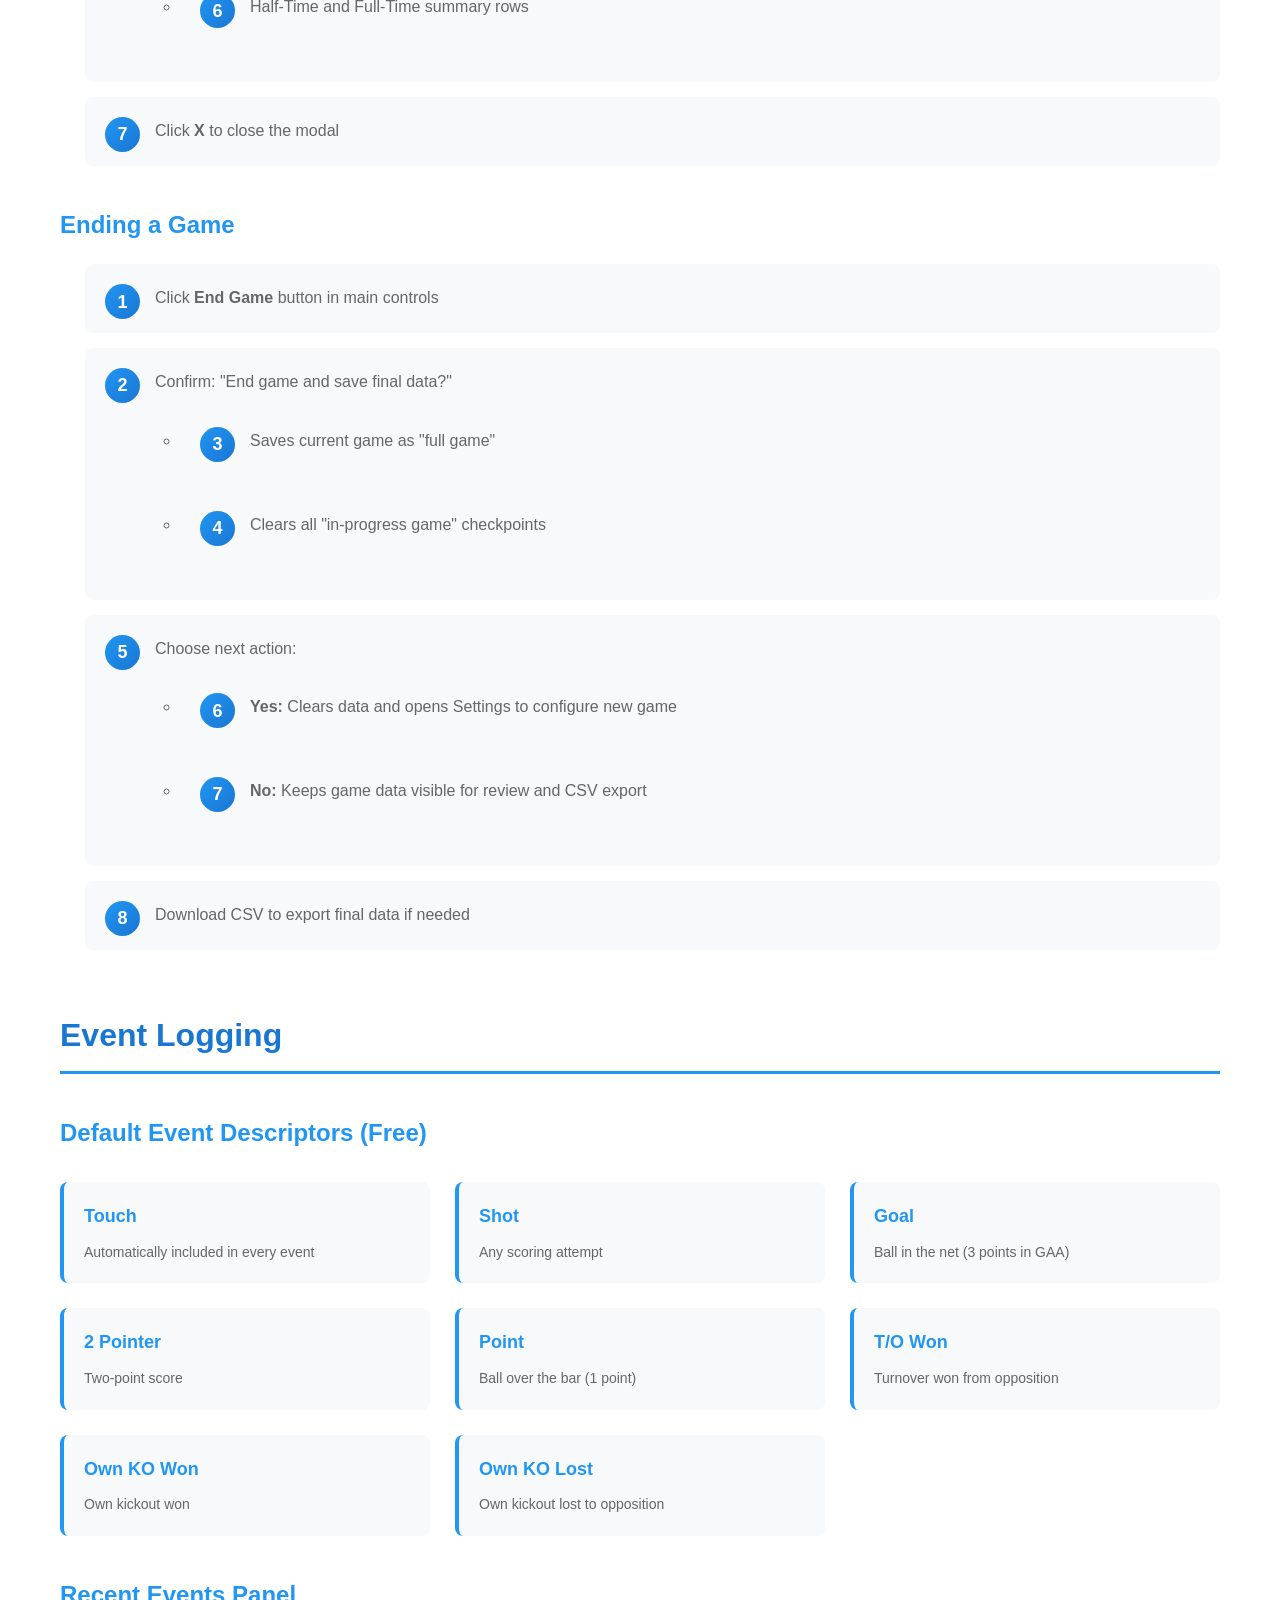
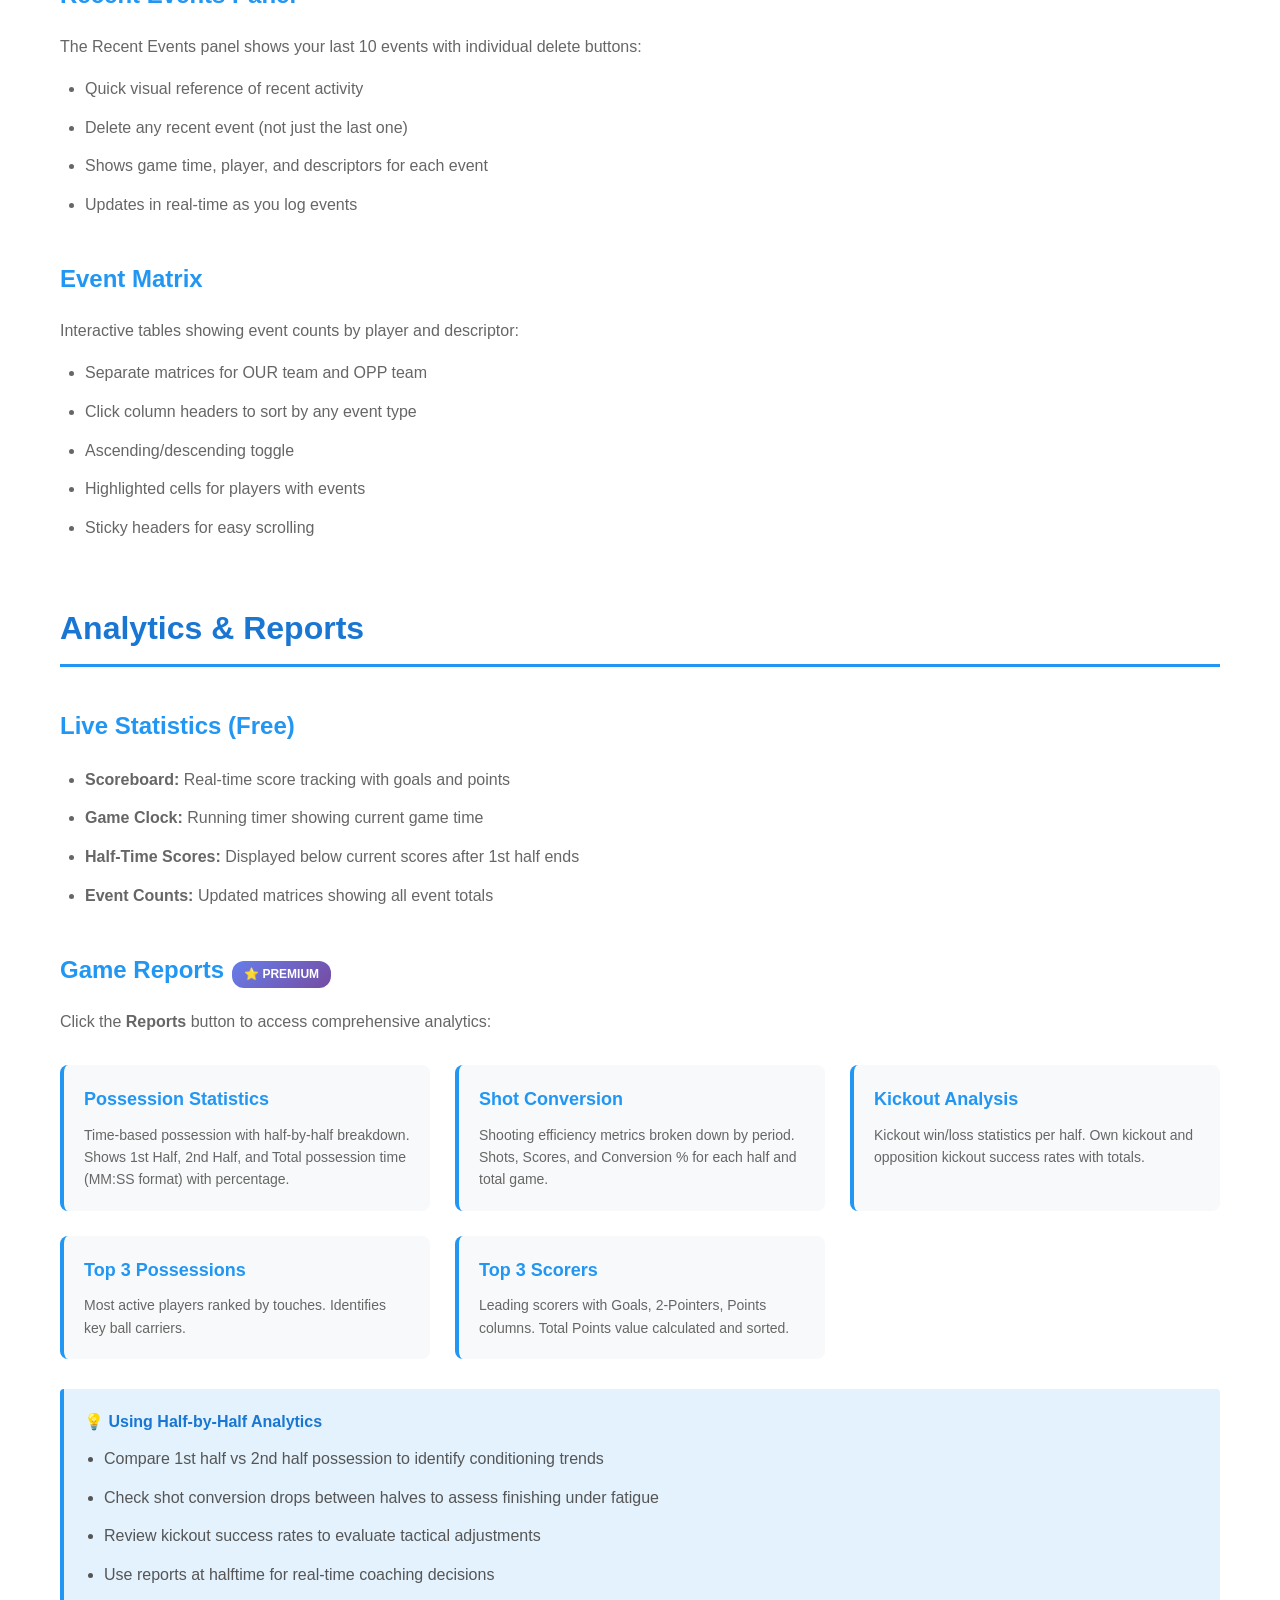
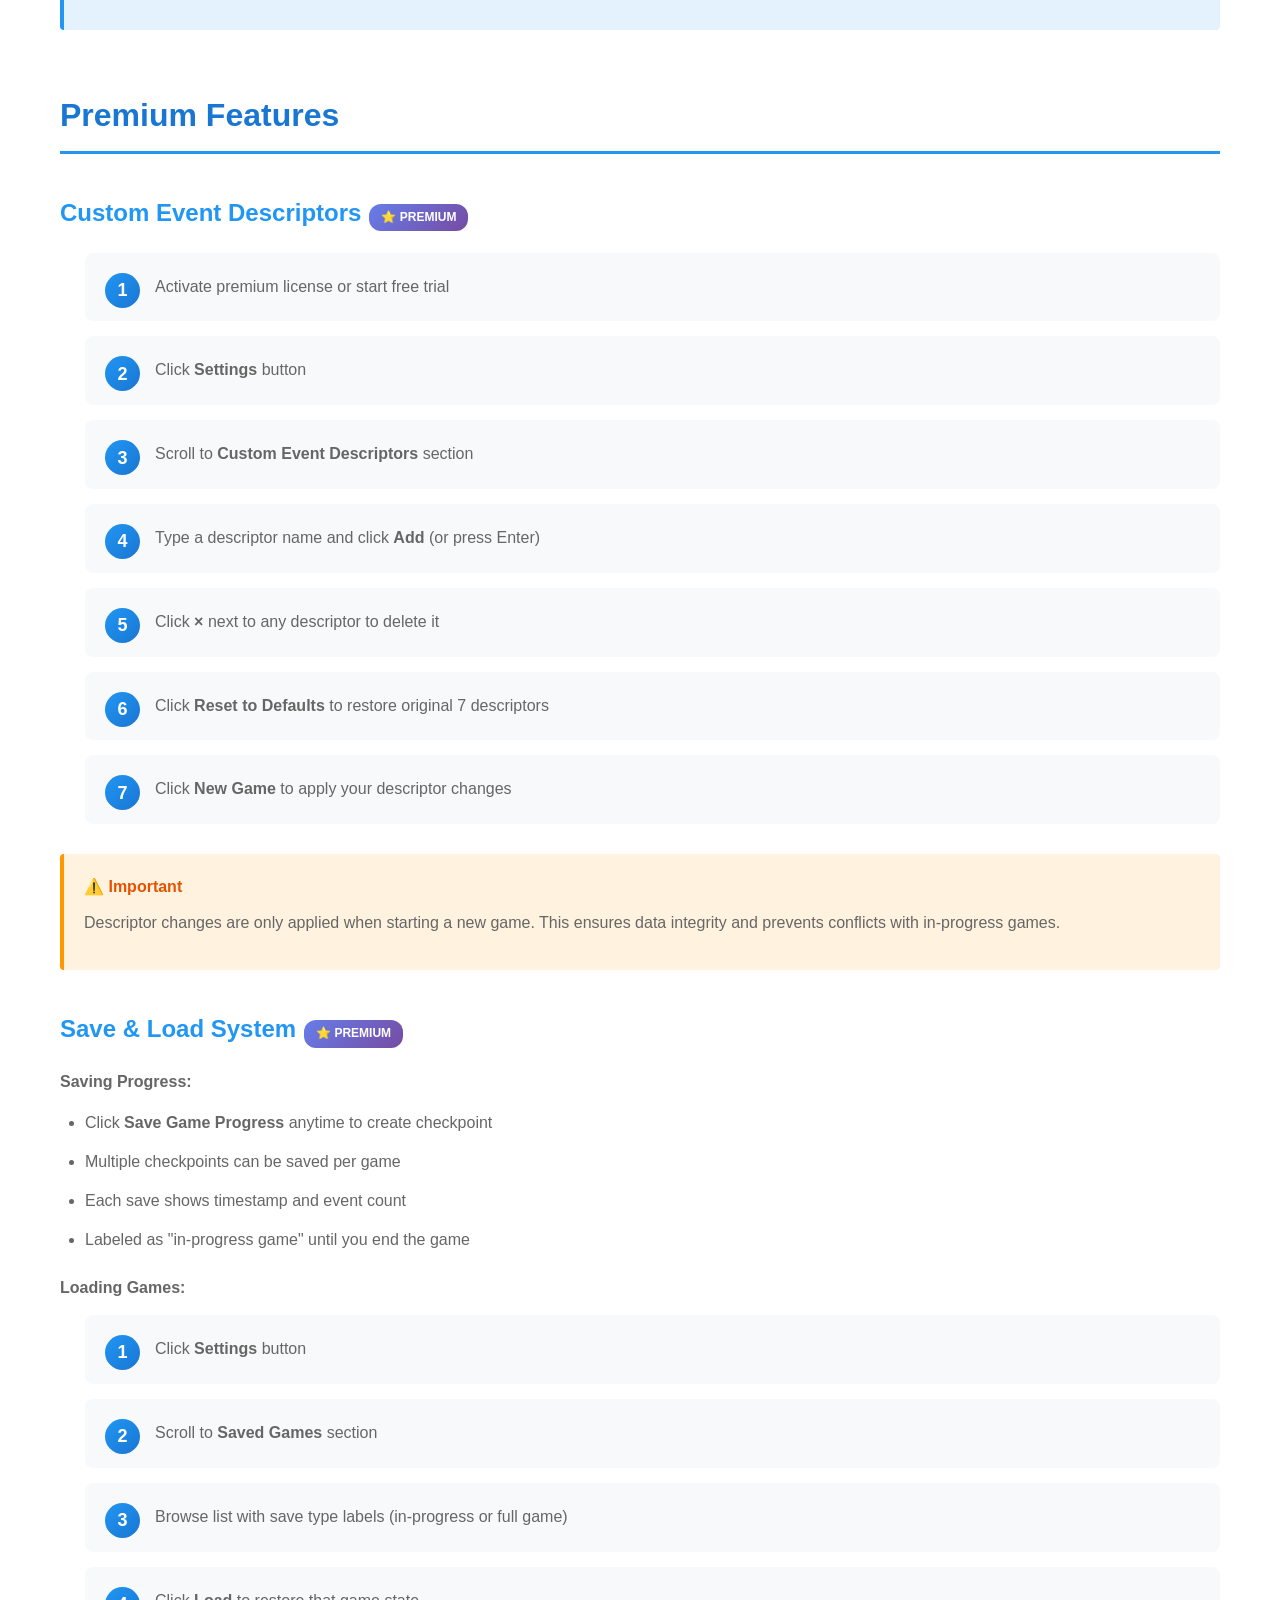
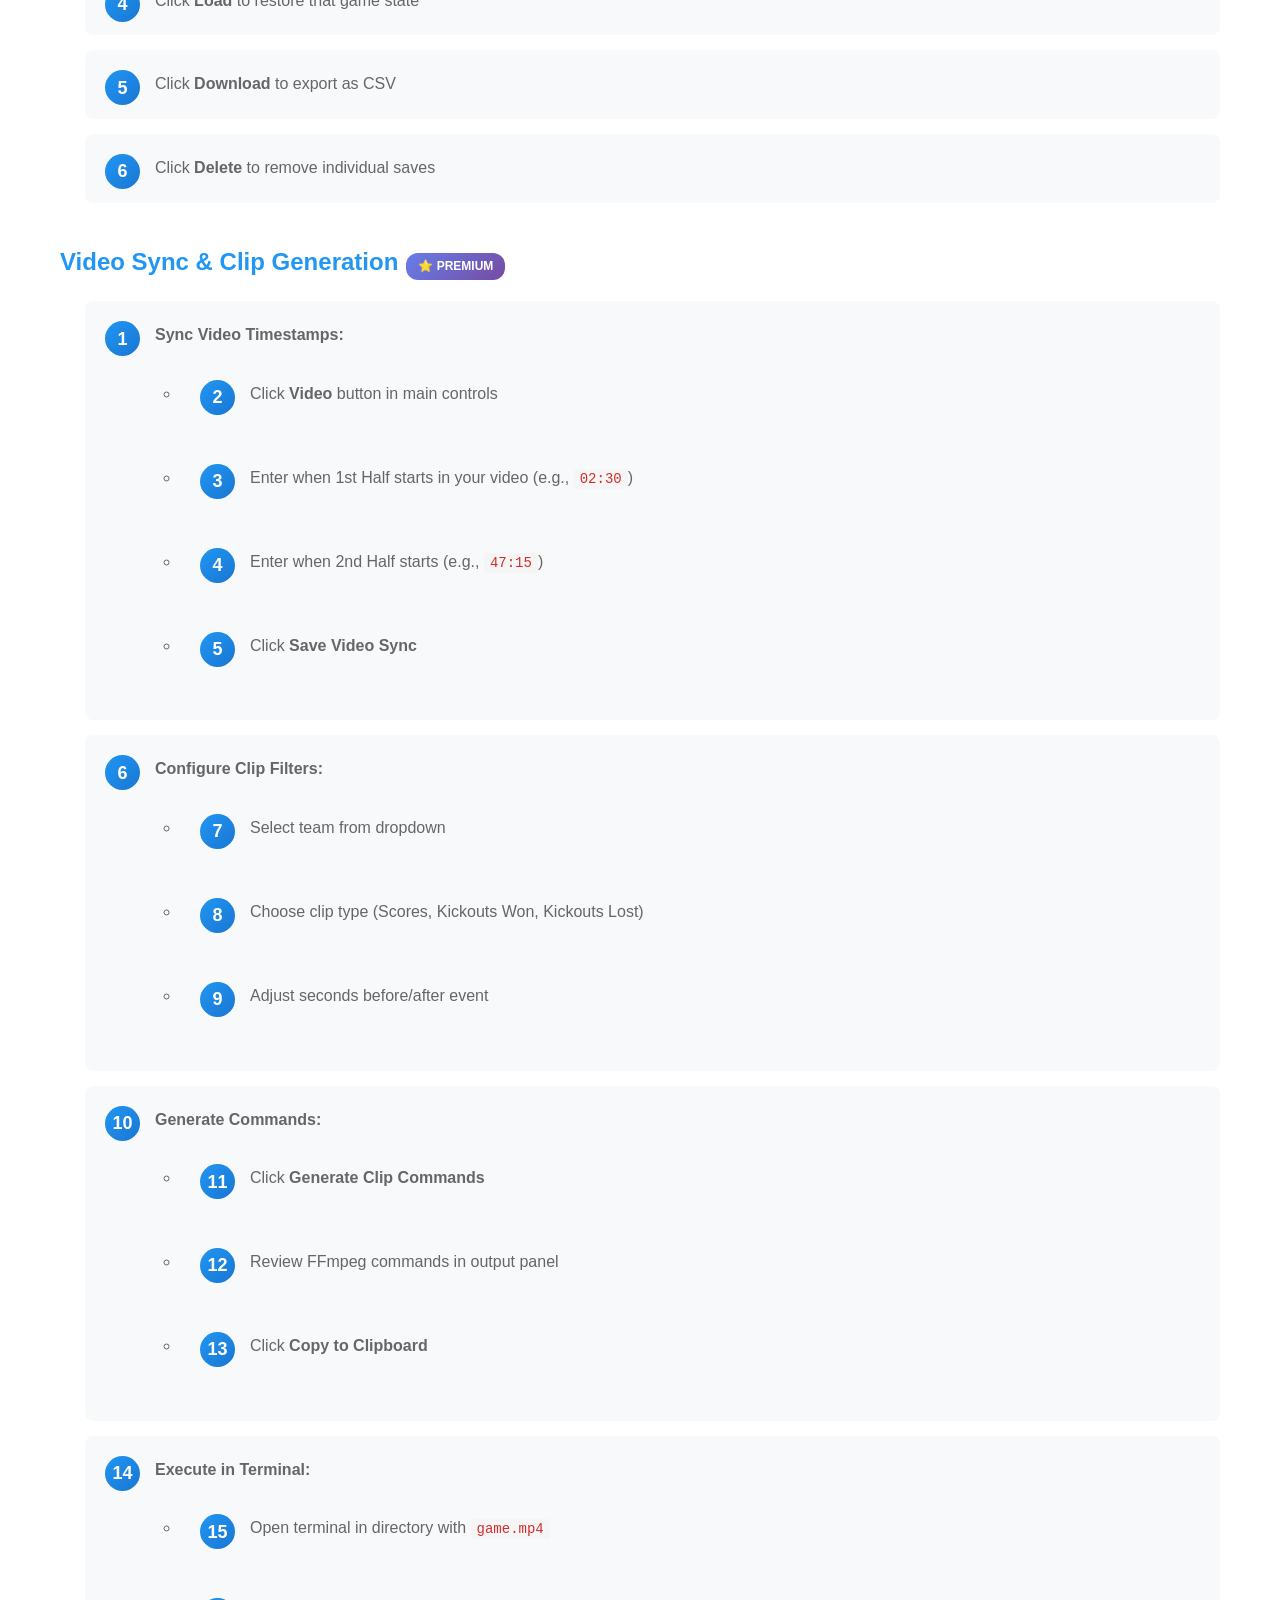
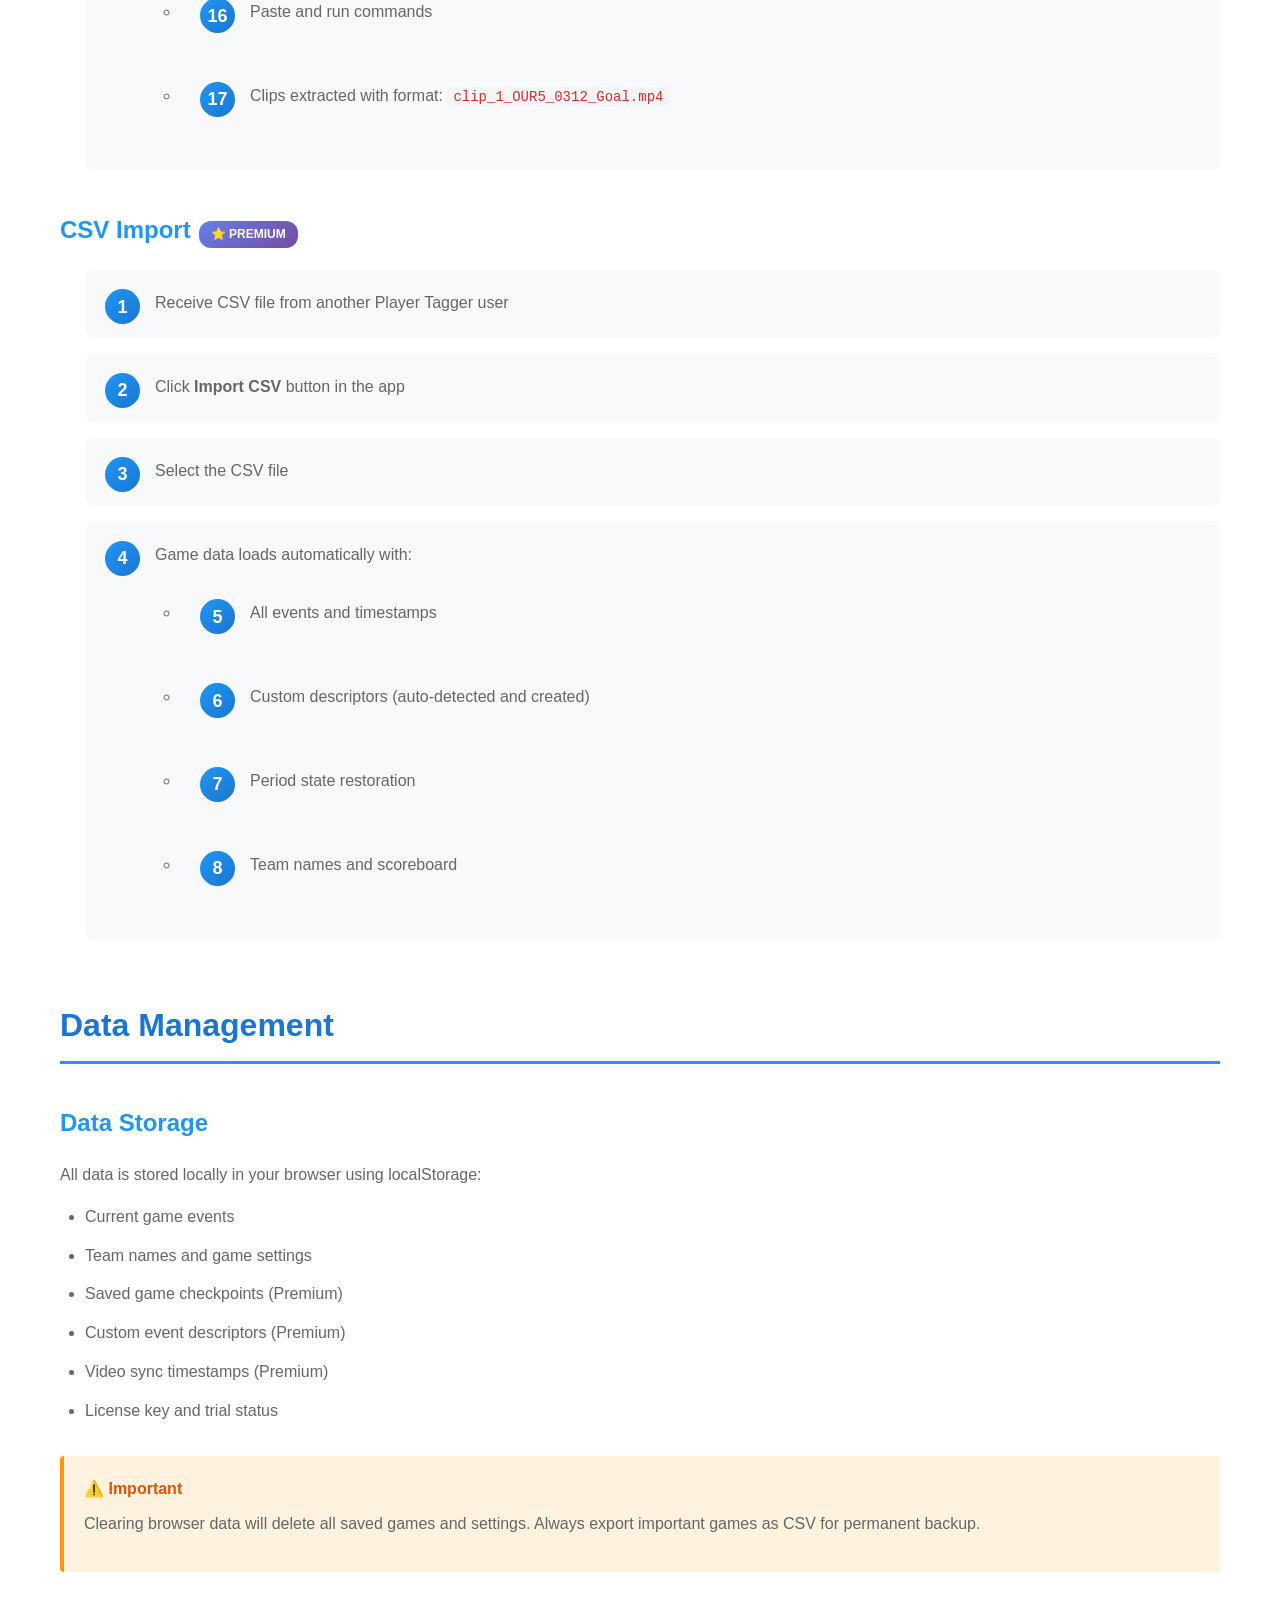
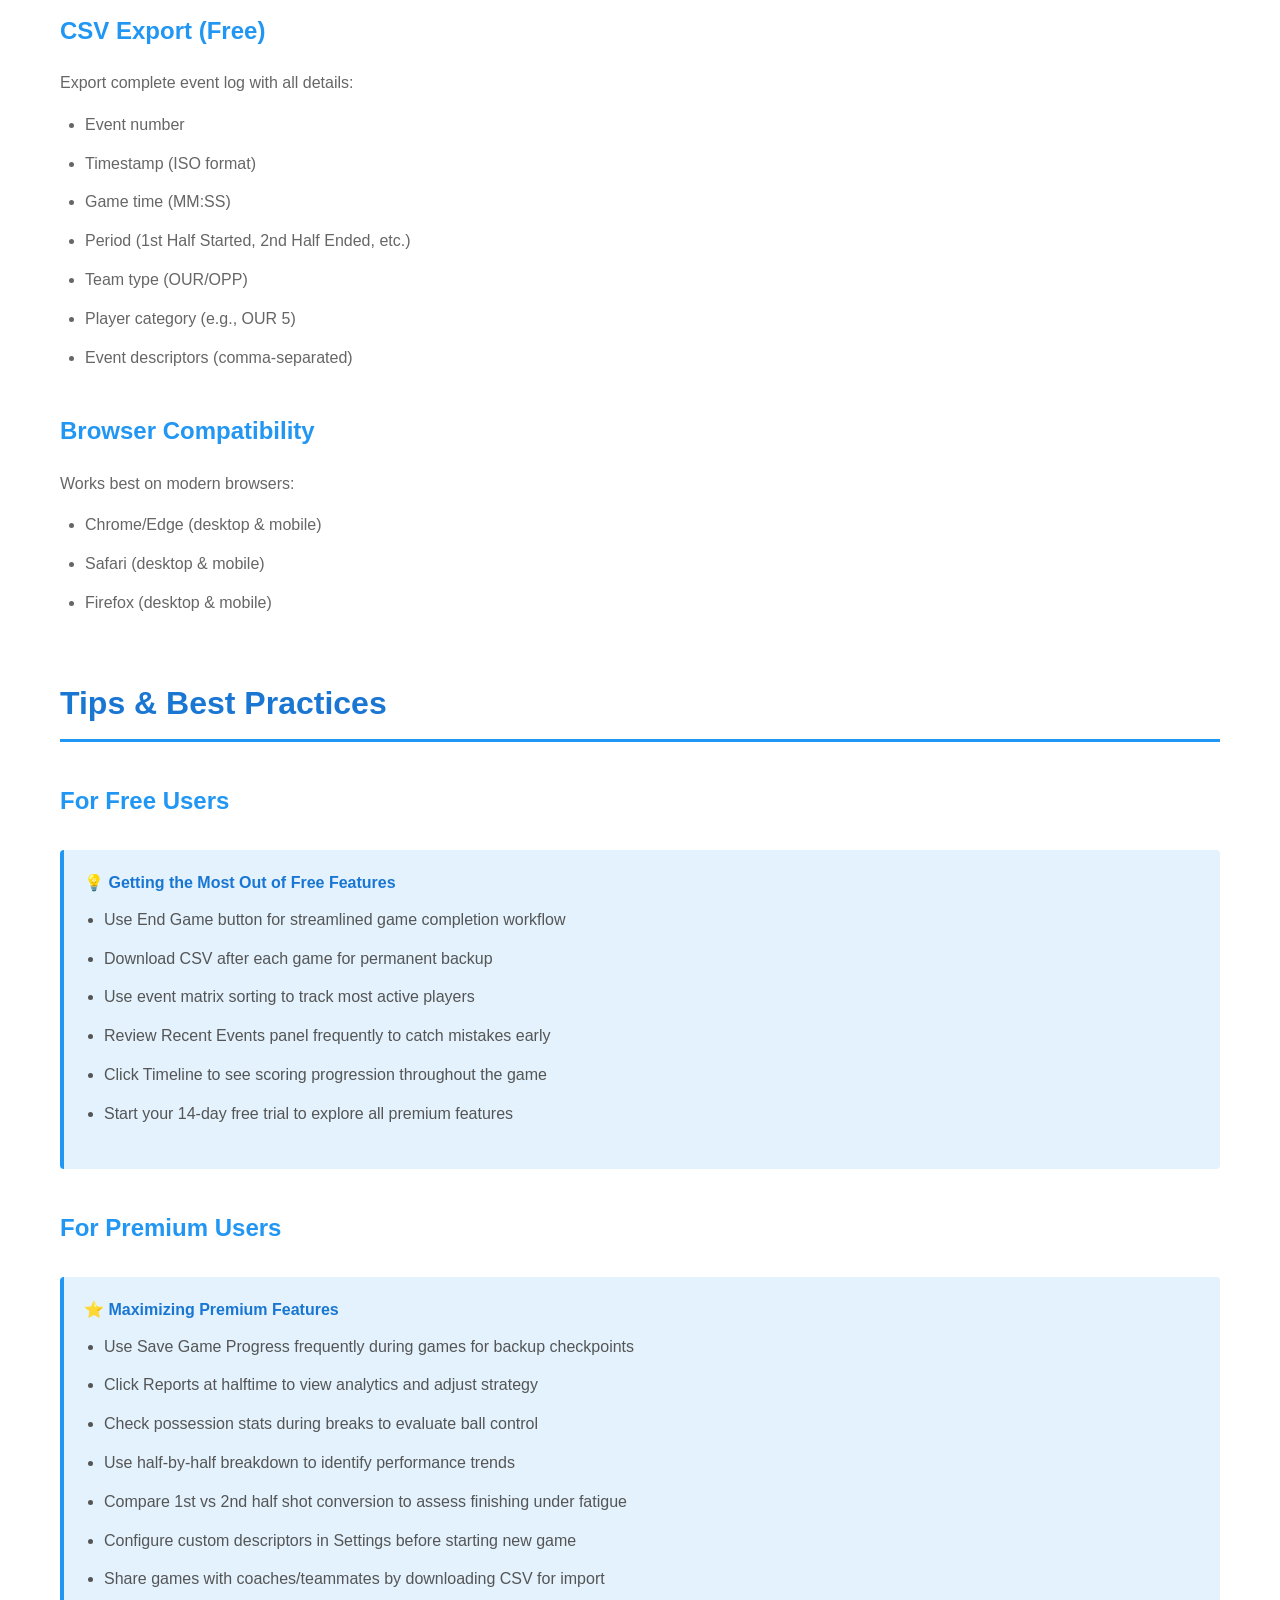
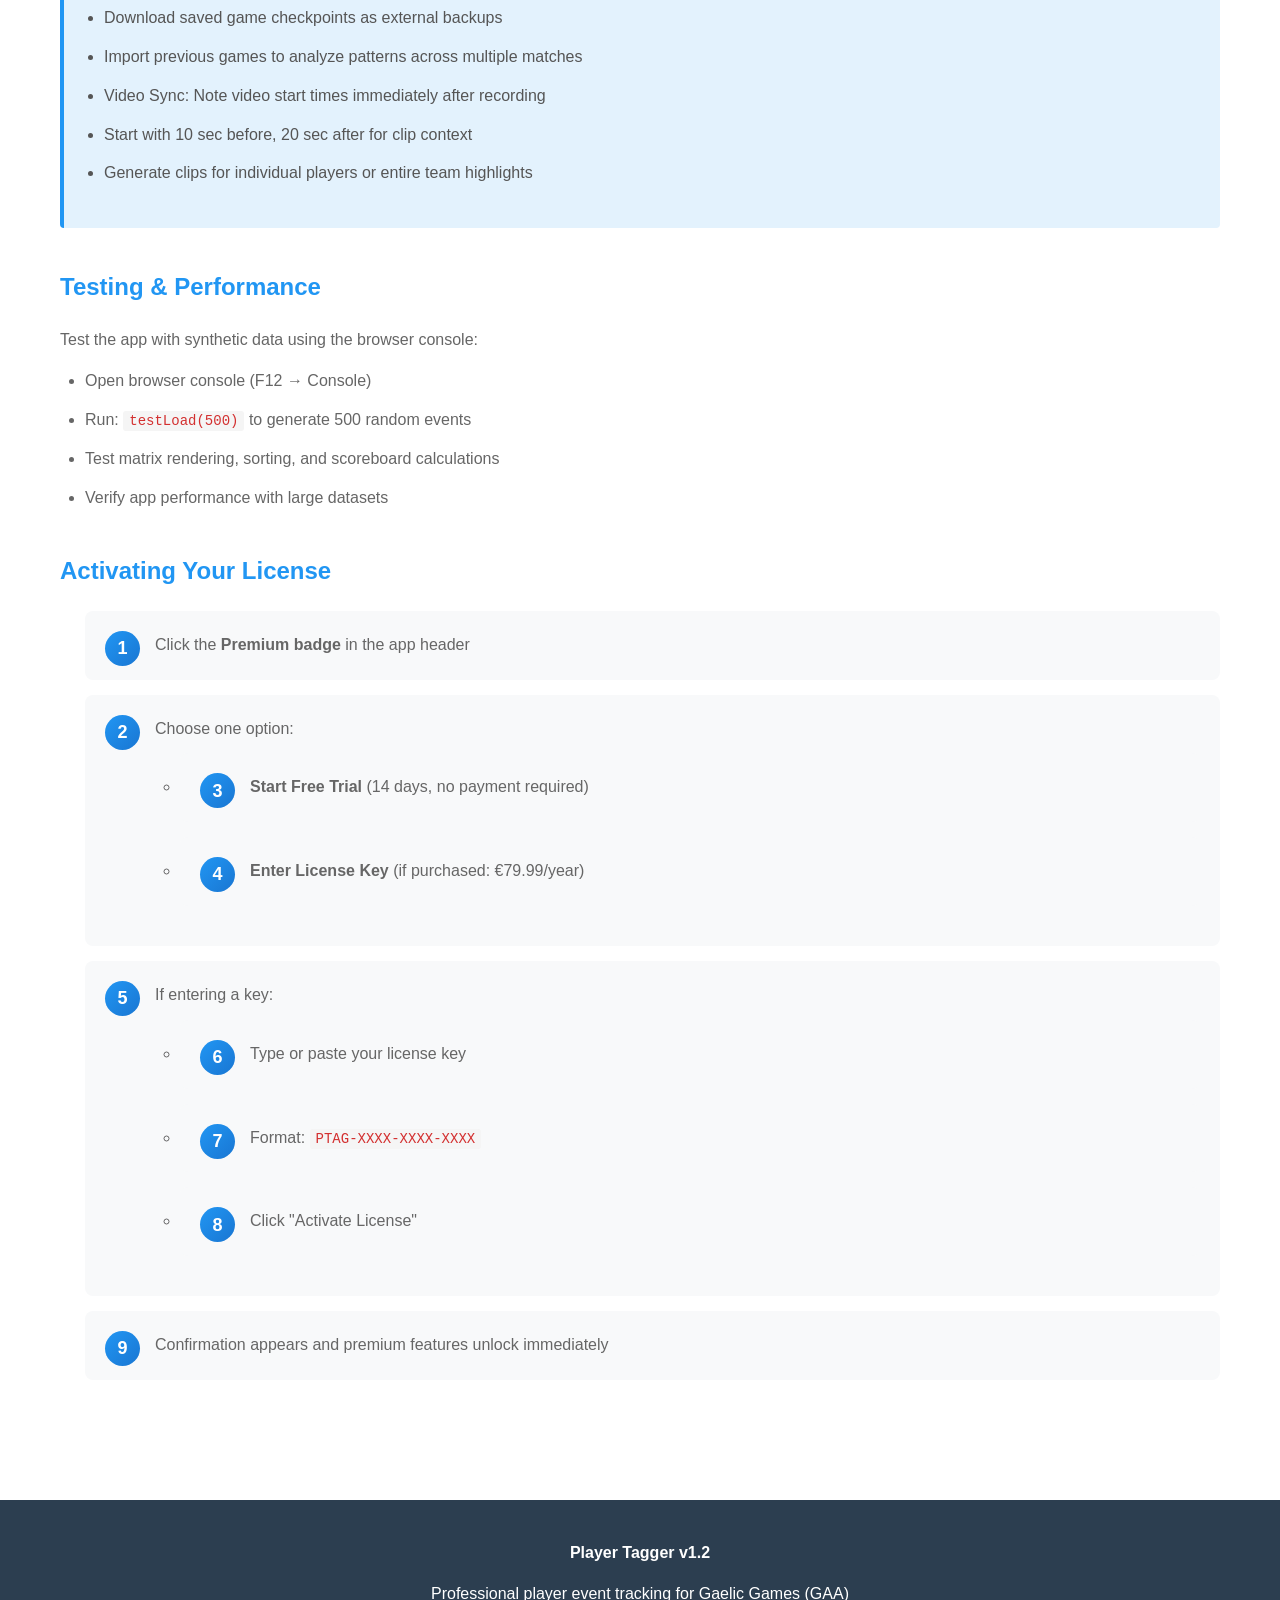
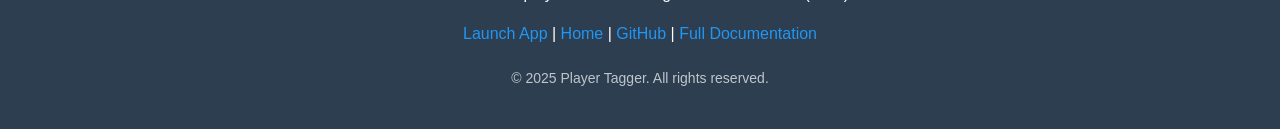
==== commit 2589160e: "Update User Guide for GAA-only v1.2 release Remove multisport references from guide.html to reflect " ====
--- a/guide.html
+++ b/guide.html
@@ -335,7 +335,7 @@
         <div class="container">
             <div class="logo">
                 Player Tagger
-                <span class="version-badge">v1.0</span>
+                <span class="version-badge">v1.2</span>
             </div>
             <nav>
                 <a href="default.php">Home</a>
@@ -382,13 +382,6 @@
                         <strong>Open Settings:</strong> Click the Settings button (top-left)
                     </li>
                     <li>
-                        <strong>Configure Game Type:</strong> Select your sport from the dropdown
-                        <ul style="margin-top: 10px;">
-                            <li><strong>Gaelic Games (GAA):</strong> 15 starting players + 11 substitutes in traditional formation</li>
-                            <li><strong>Soccer:</strong> 11 starting players + 11 substitutes in 4-4-2 formation</li>
-                        </ul>
-                    </li>
-                    <li>
                         <strong>Enter Team Names:</strong> Type team names (auto-generates game title with date)
                     </li>
                     <li>
@@ -399,7 +392,7 @@
                         </ul>
                     </li>
                     <li>
-                        <strong>Click New Game:</strong> Player layout updates, descriptors apply, and modal closes
+                        <strong>Click New Game:</strong> GAA formation with 26 players appears, descriptors apply, and modal closes
                     </li>
                 </ol>
 
@@ -412,7 +405,7 @@
                         <strong>Select a Player:</strong> Click a player button (e.g., "OUR 5" or "OPP 12")
                         <ul style="margin-top: 10px;">
                             <li>"Touch" is automatically added to every event</li>
-                            <li>Player buttons are arranged in sport-specific formations</li>
+                            <li>Player buttons are arranged in traditional GAA formation</li>
                         </ul>
                     </li>
                     <li>
@@ -611,7 +604,7 @@
                 <ul>
                     <li>Click <strong>Save Game Progress</strong> anytime to create checkpoint</li>
                     <li>Multiple checkpoints can be saved per game</li>
-                    <li>Each save shows timestamp, event count, and sport type</li>
+                    <li>Each save shows timestamp and event count</li>
                     <li>Labeled as "in-progress game" until you end the game</li>
                 </ul>
 
@@ -619,7 +612,7 @@
                 <ol class="step-list">
                     <li>Click <strong>Settings</strong> button</li>
                     <li>Scroll to <strong>Saved Games</strong> section</li>
-                    <li>Browse list with sport type and save type labels</li>
+                    <li>Browse list with save type labels (in-progress or full game)</li>
                     <li>Click <strong>Load</strong> to restore that game state</li>
                     <li>Click <strong>Download</strong> to export as CSV</li>
                     <li>Click <strong>Delete</strong> to remove individual saves</li>
@@ -723,7 +716,6 @@
                 <div class="tip-box">
                     <h4>💡 Getting the Most Out of Free Features</h4>
                     <ul>
-                        <li>Select the correct Game Type before starting (cannot be changed mid-game)</li>
                         <li>Use End Game button for streamlined game completion workflow</li>
                         <li>Download CSV after each game for permanent backup</li>
                         <li>Use event matrix sorting to track most active players</li>
@@ -787,8 +779,8 @@
     <!-- Footer -->
     <footer>
         <div class="container">
-            <p><strong>Player Tagger v1.0</strong></p>
-            <p style="margin-top: 15px;">Professional player event tracking for Gaelic Games and Soccer</p>
+            <p><strong>Player Tagger v1.2</strong></p>
+            <p style="margin-top: 15px;">Professional player event tracking for Gaelic Games (GAA)</p>
             <p style="margin-top: 15px;">
                 <a href="player-app.html">Launch App</a> |
                 <a href="default.php">Home</a> |
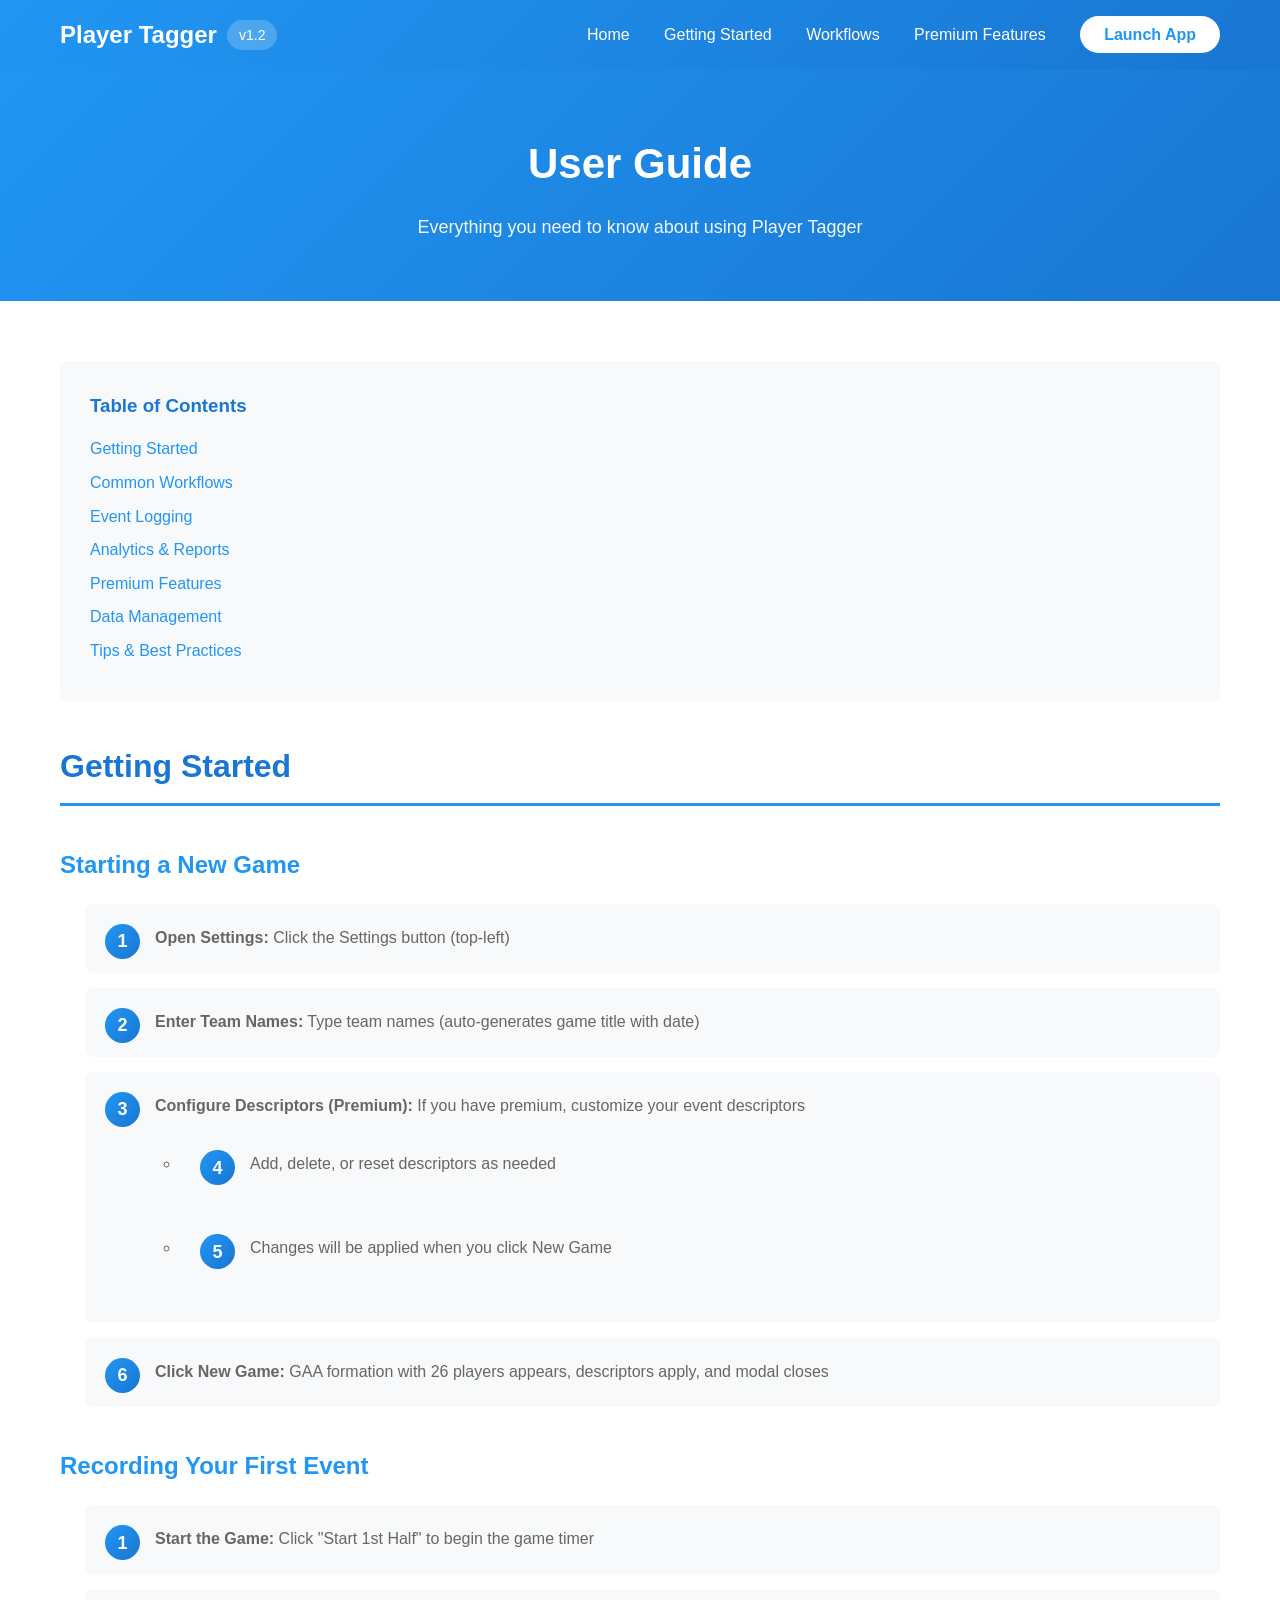
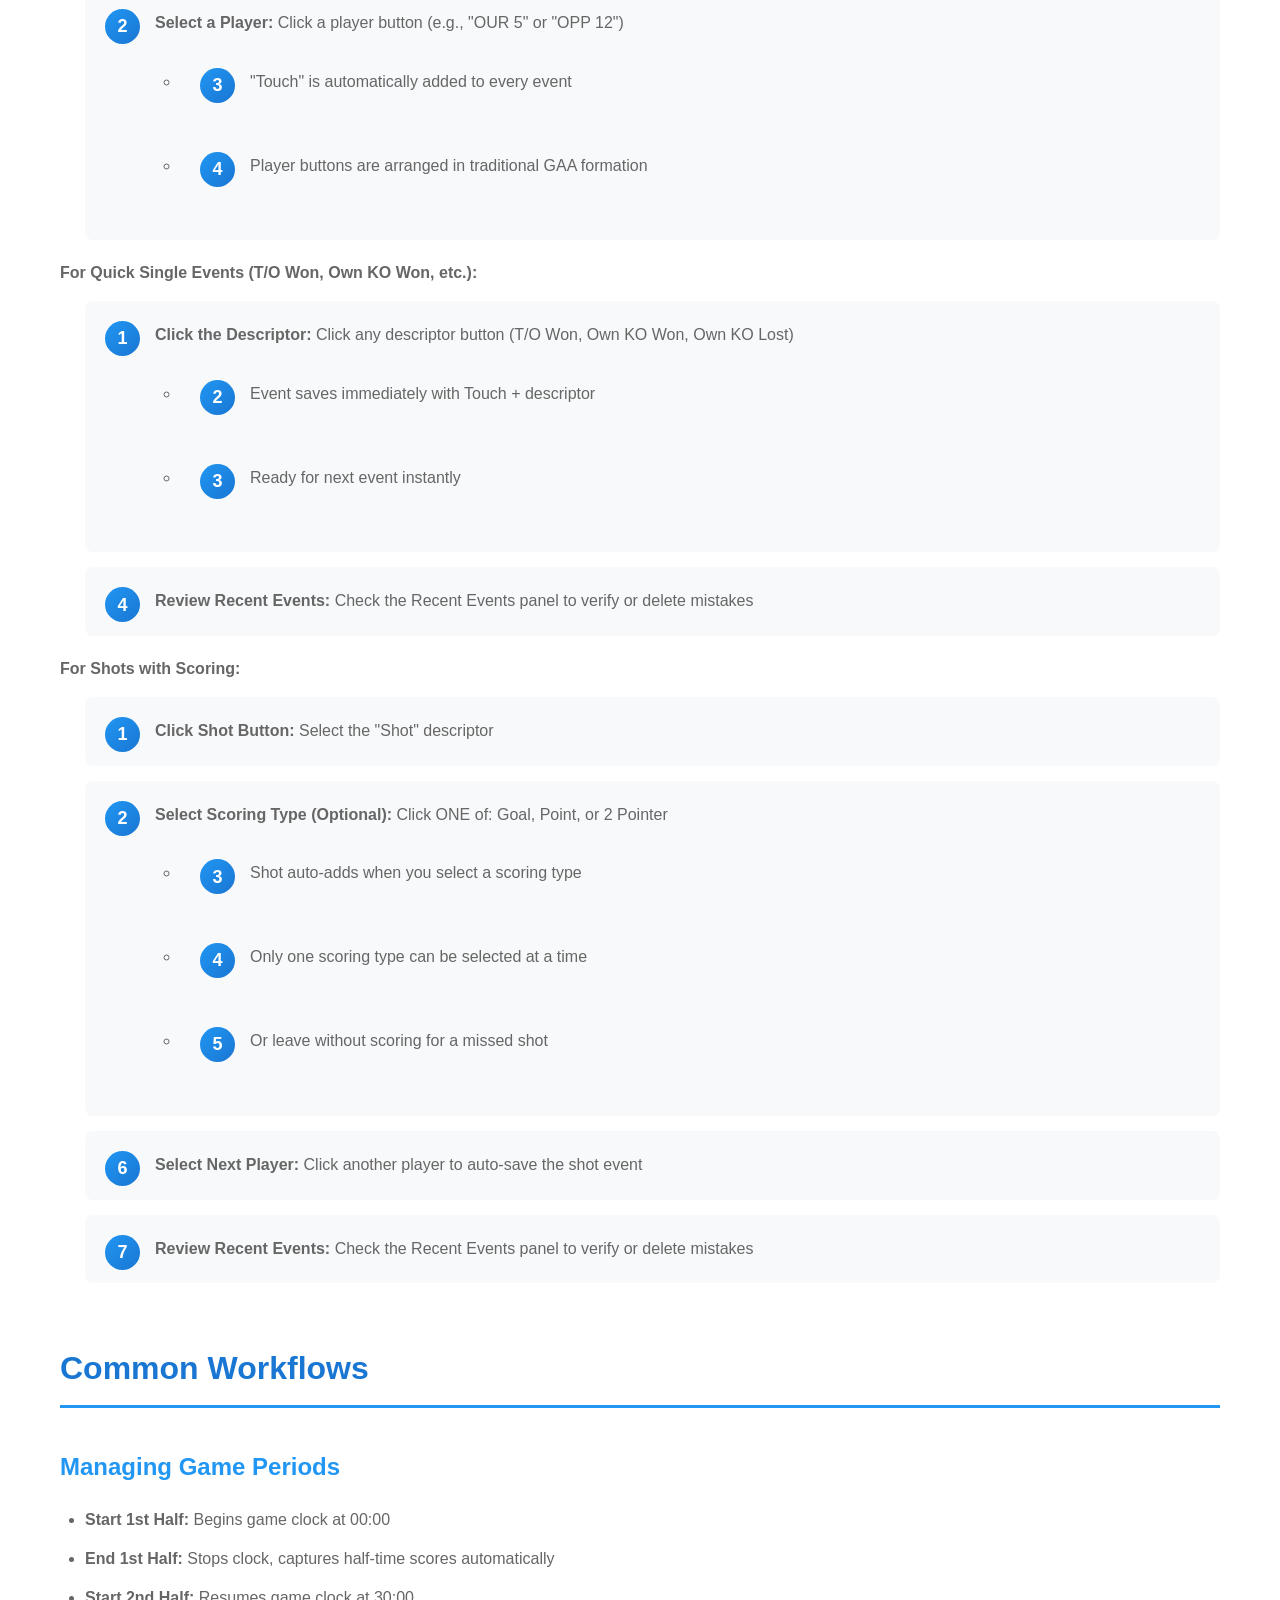
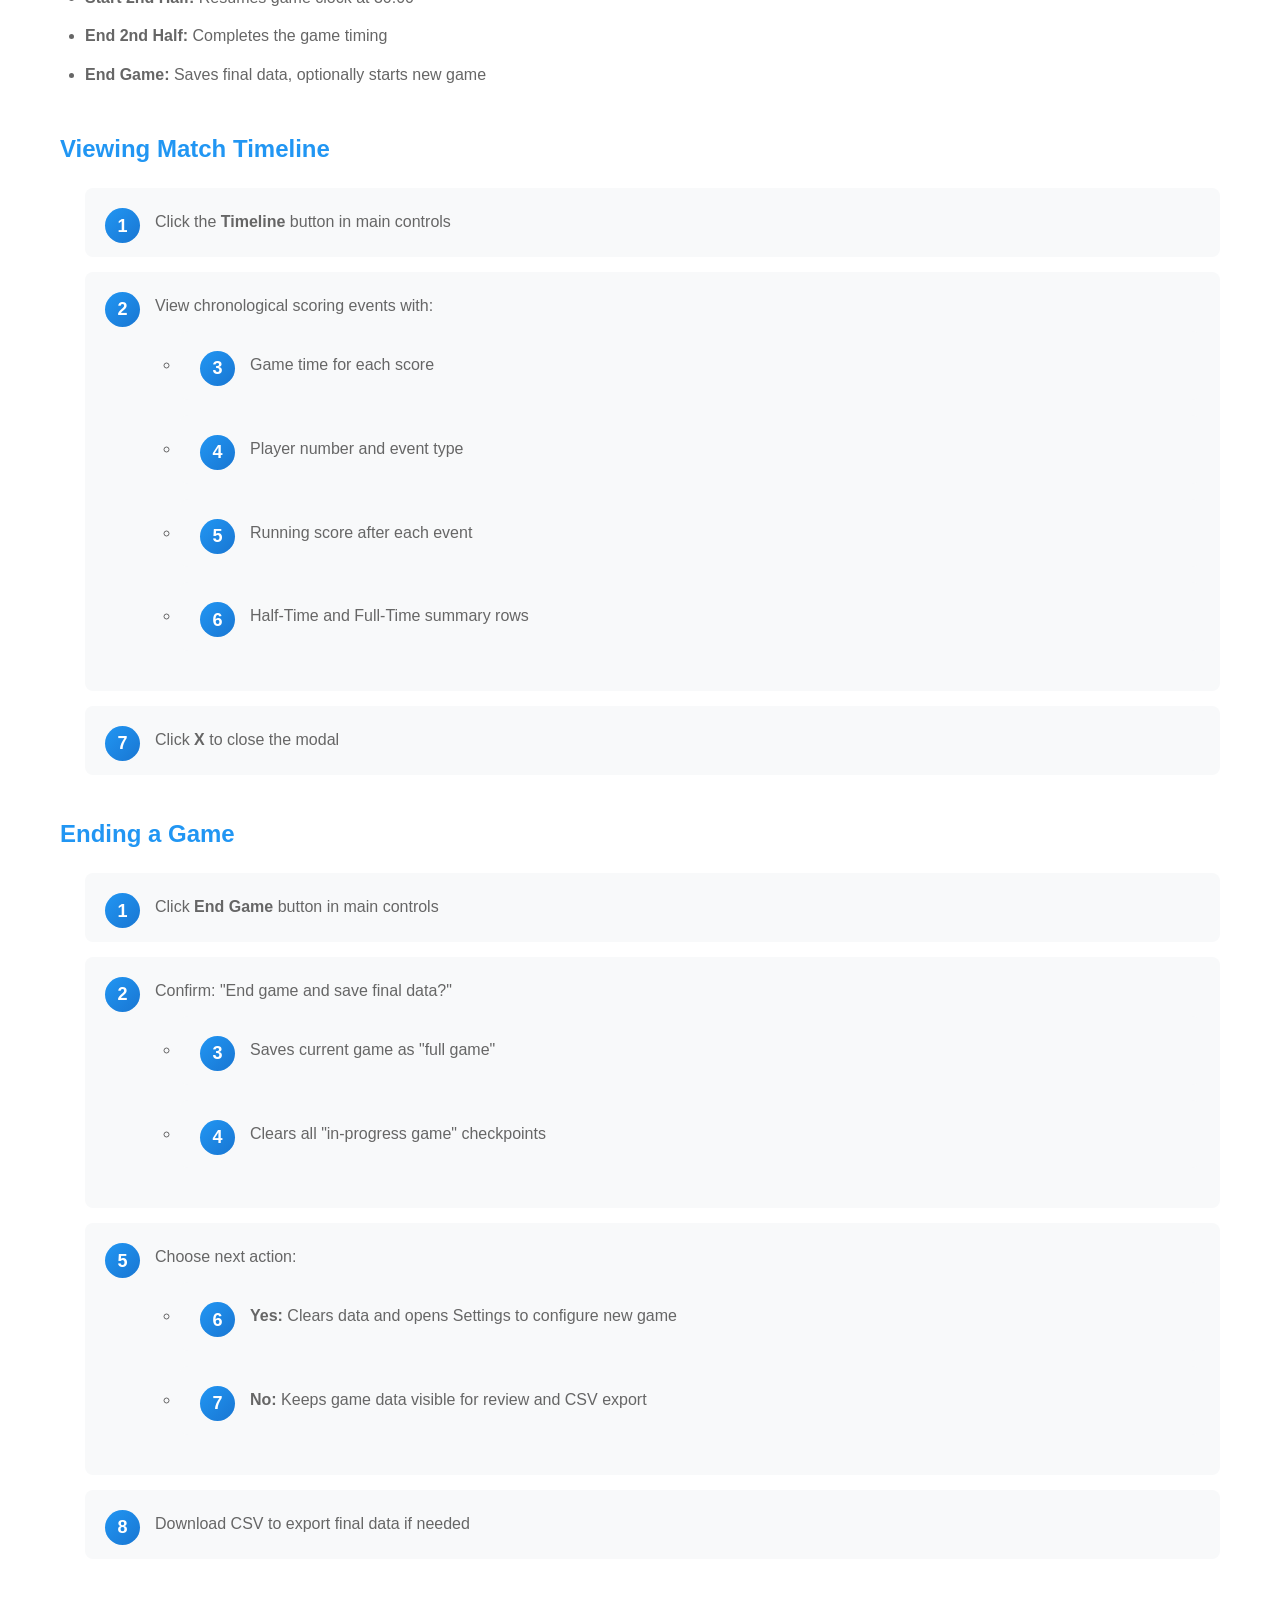
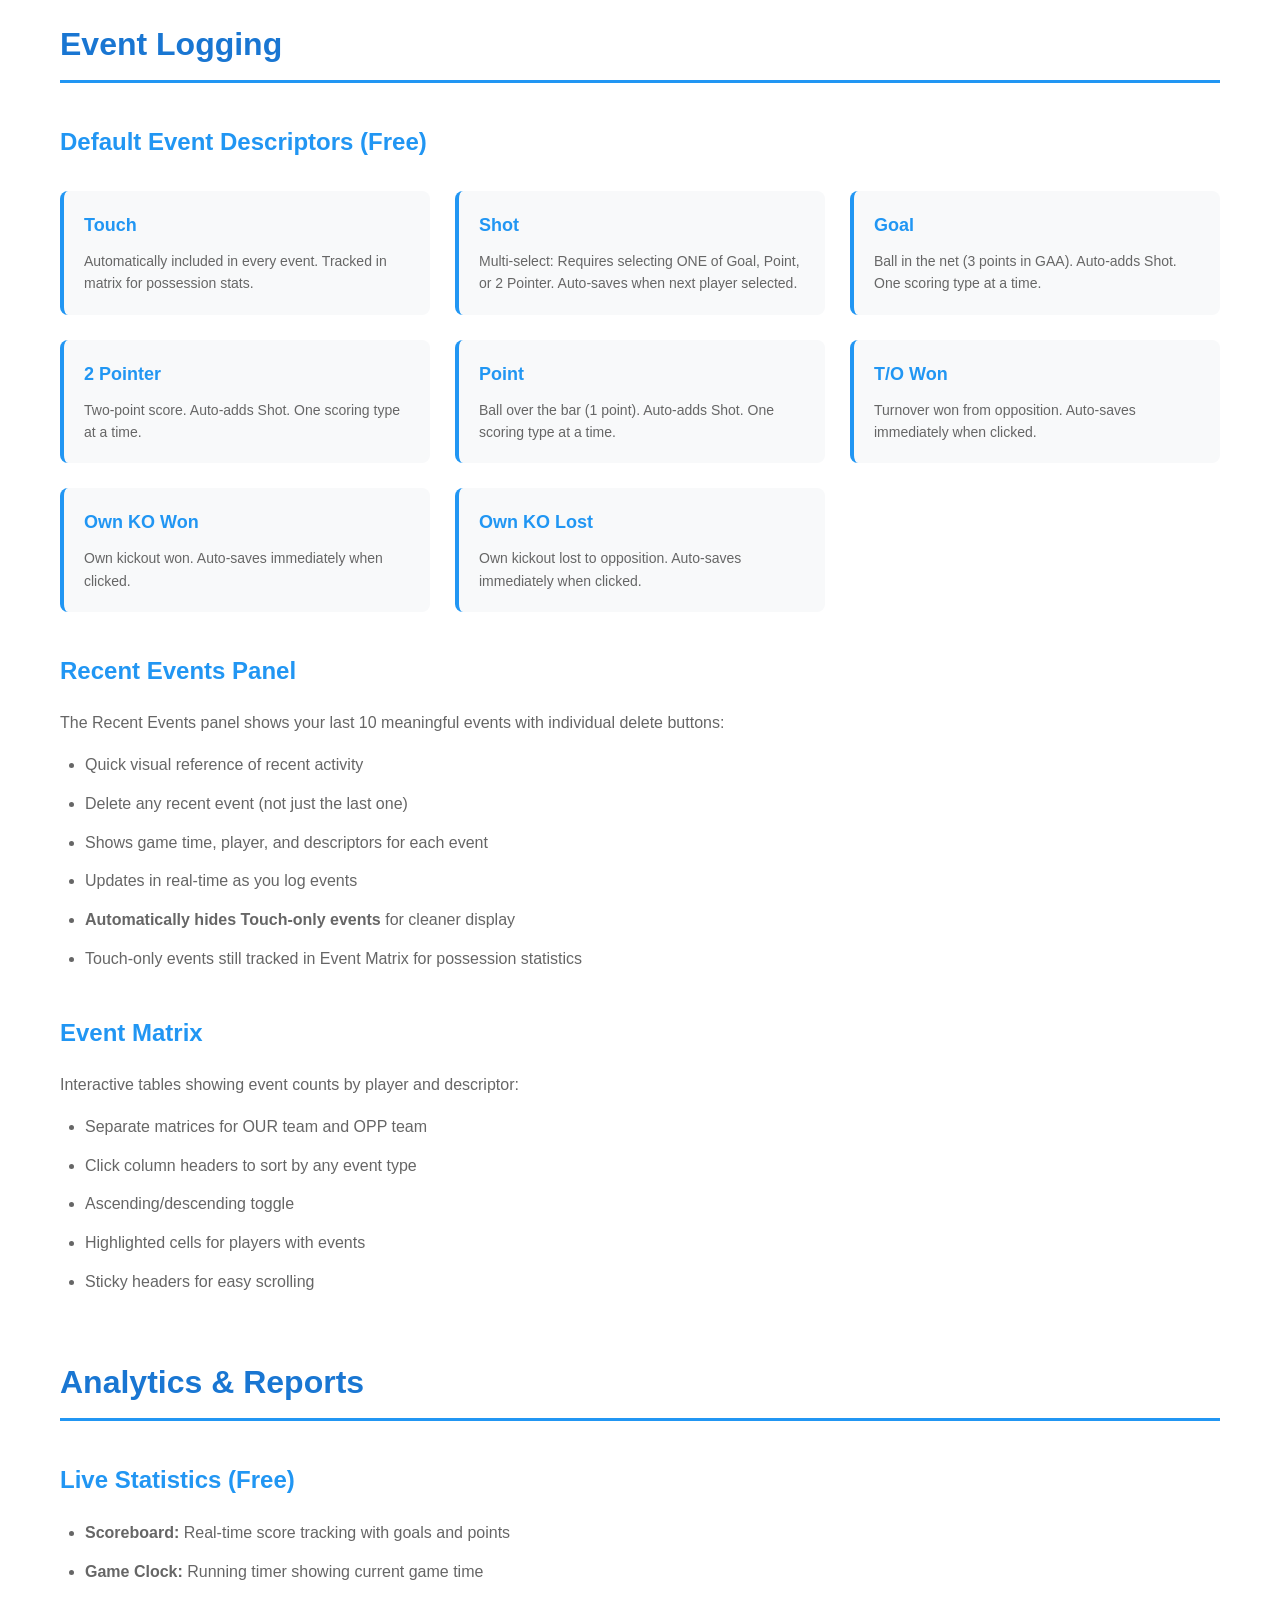
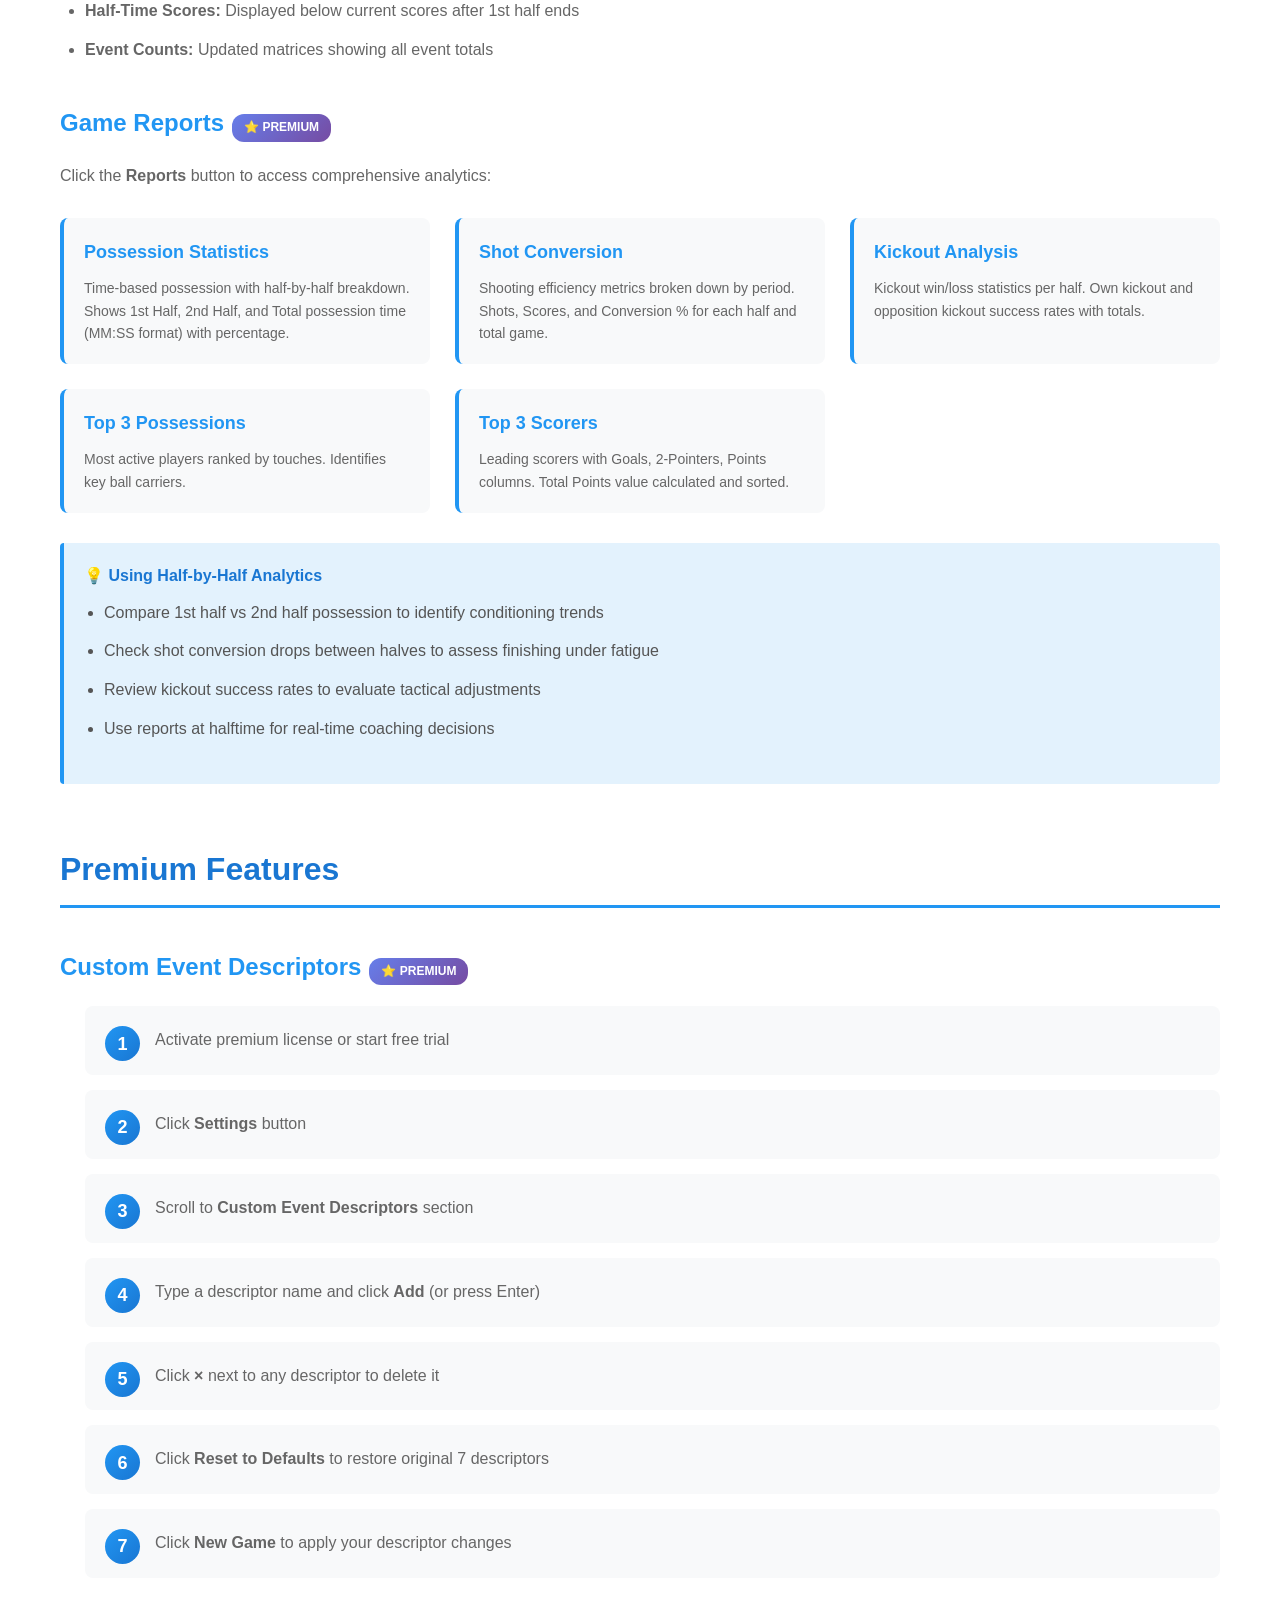
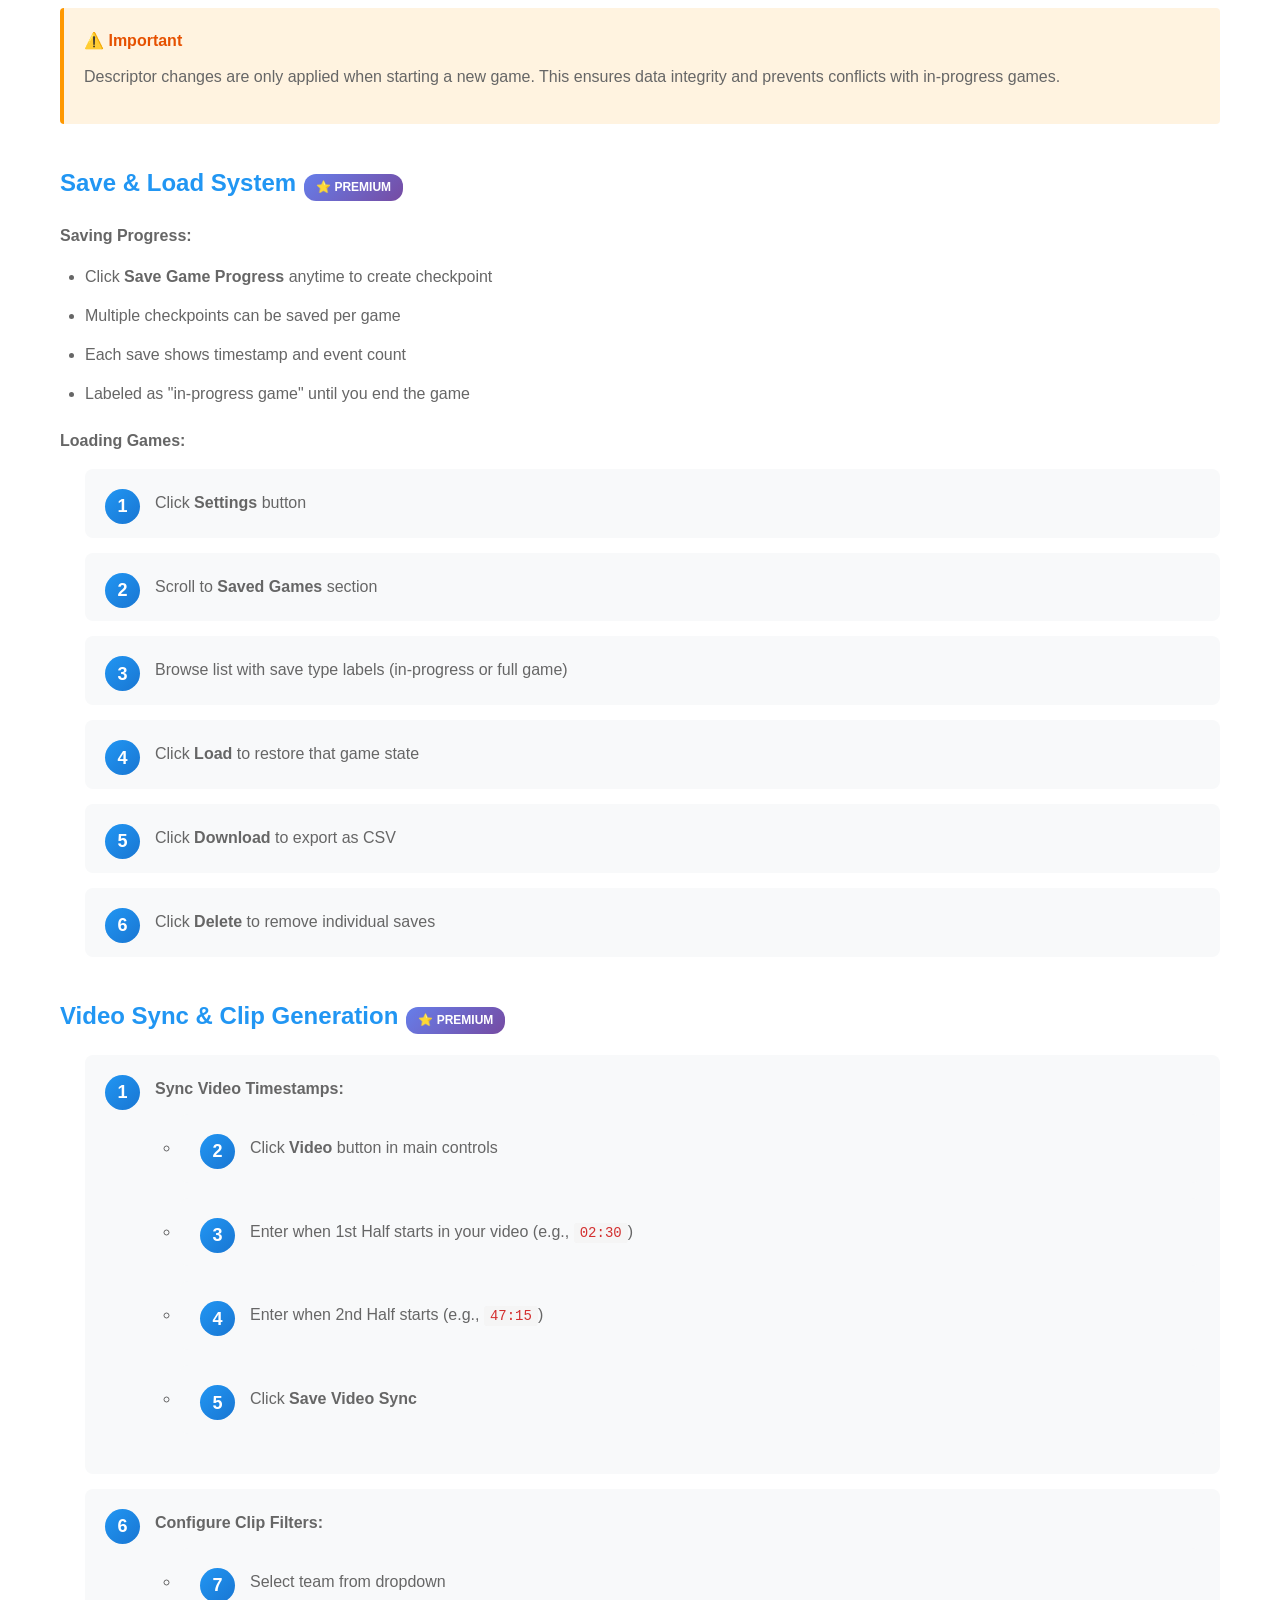
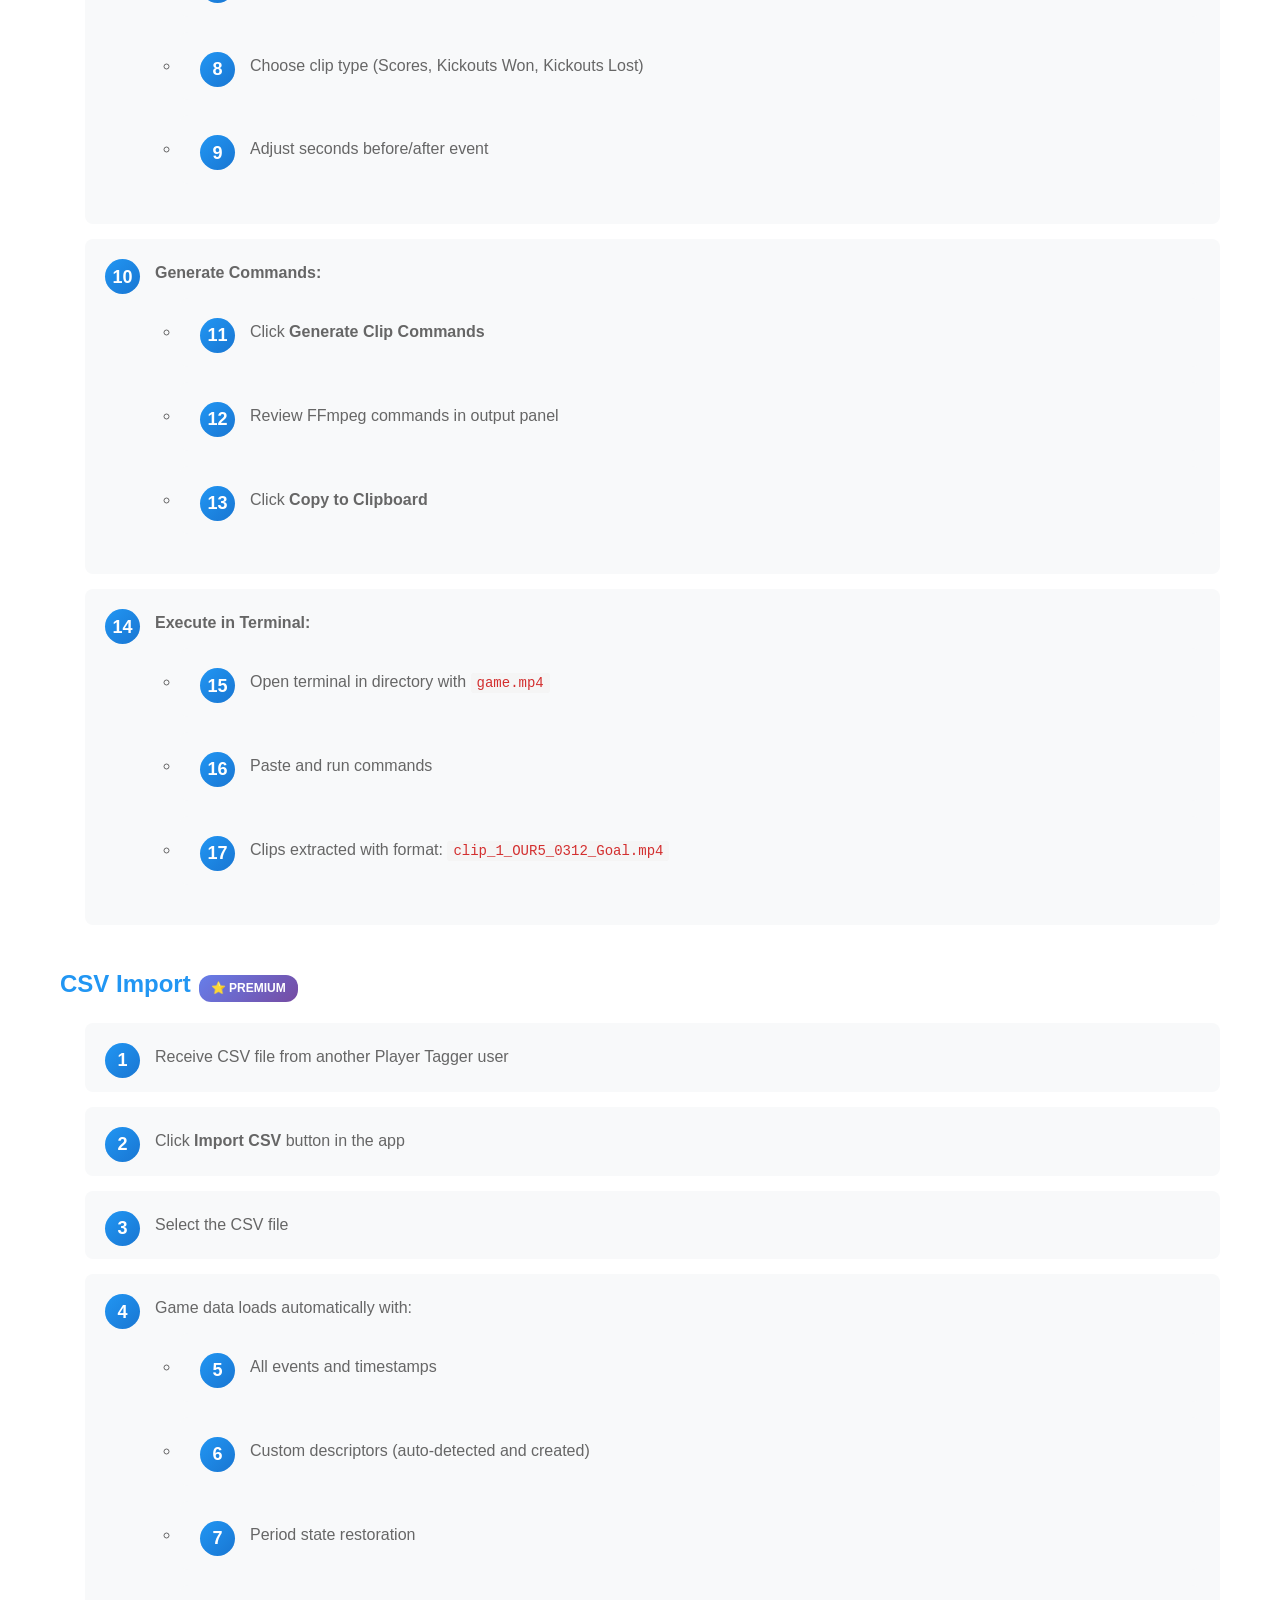
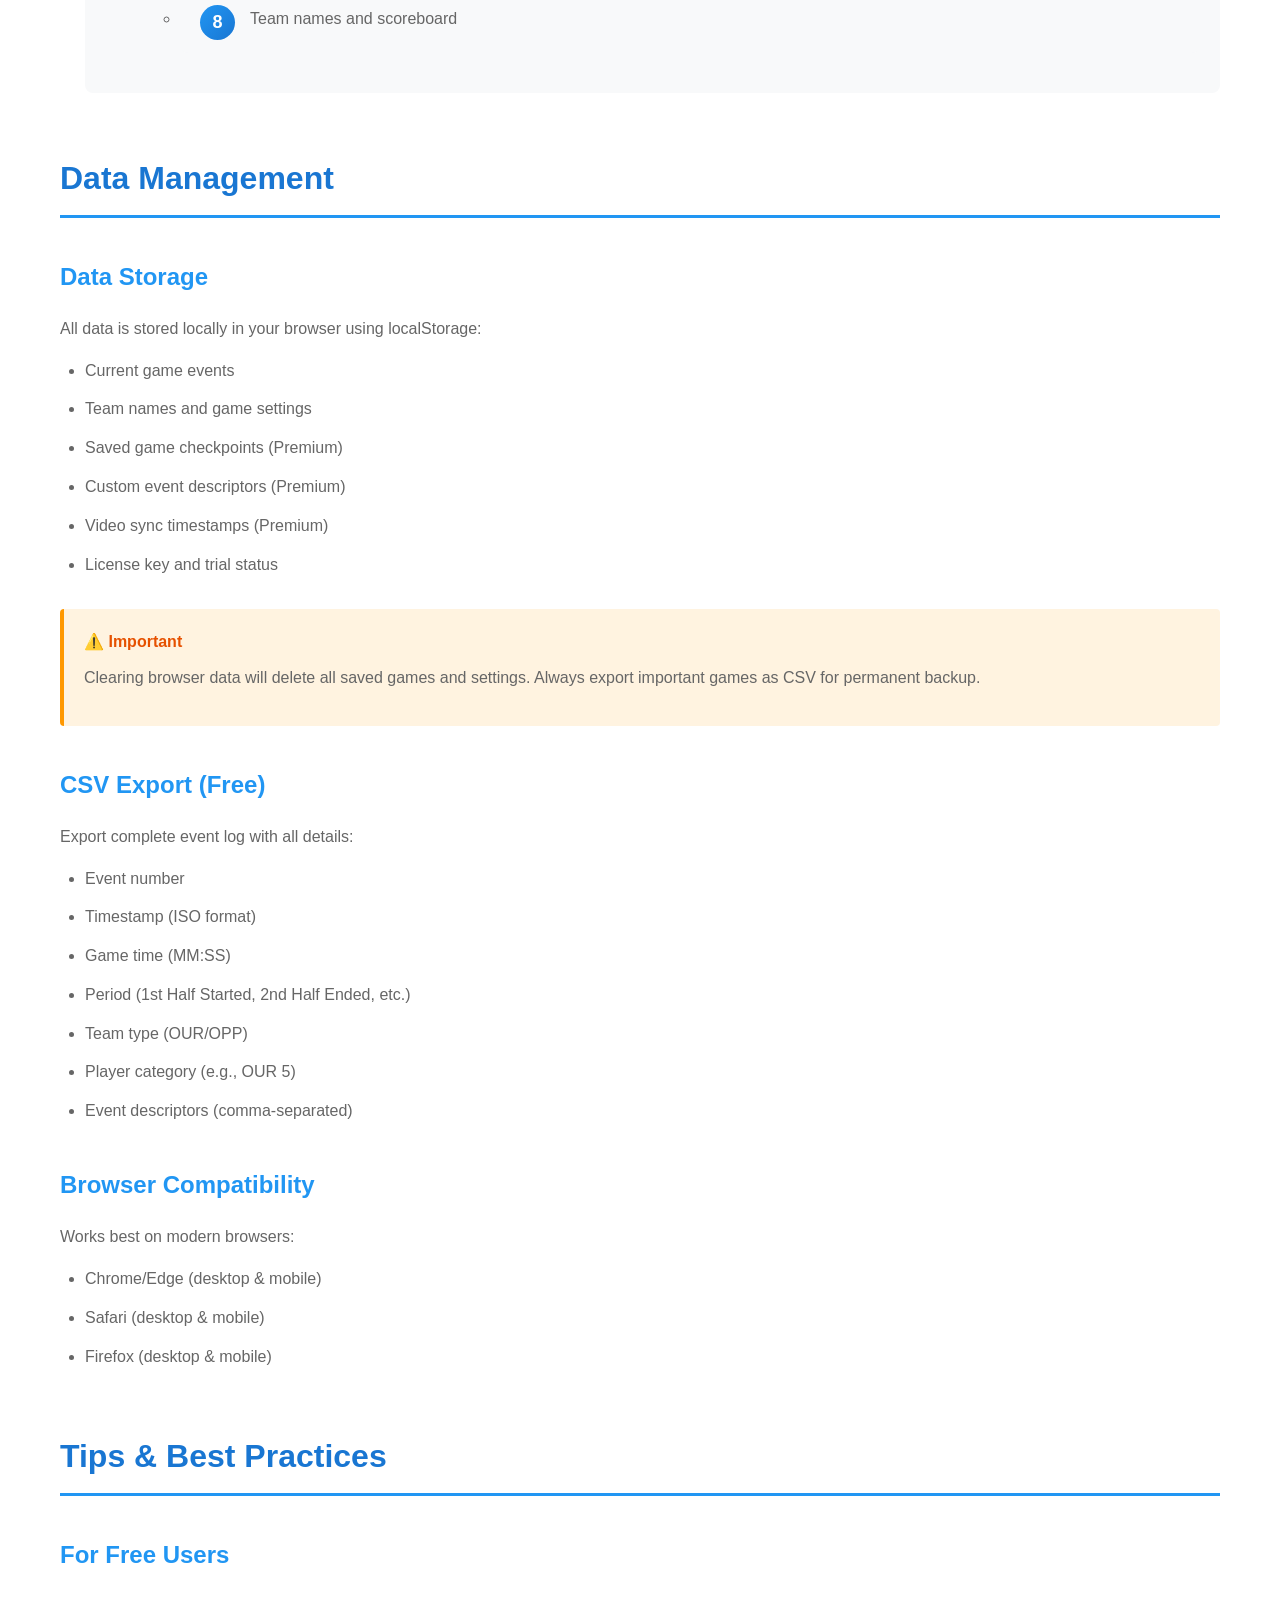
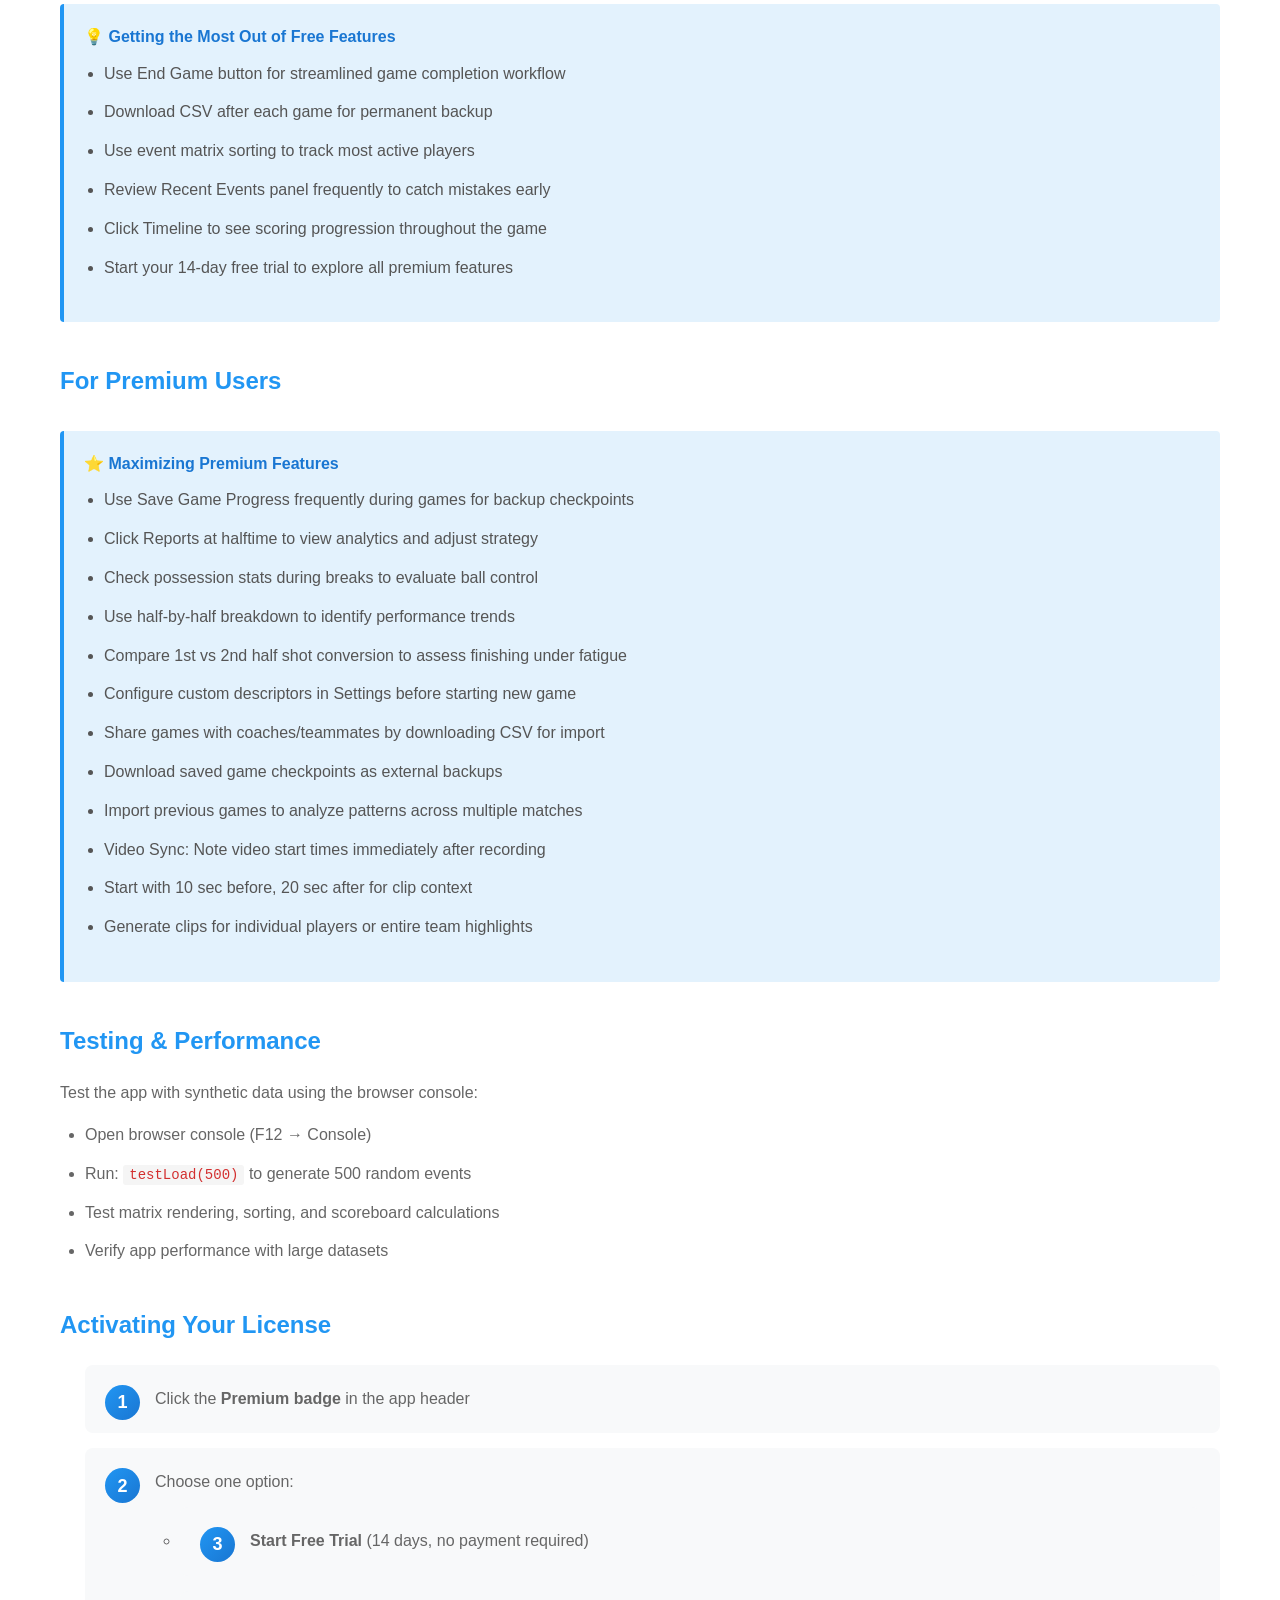
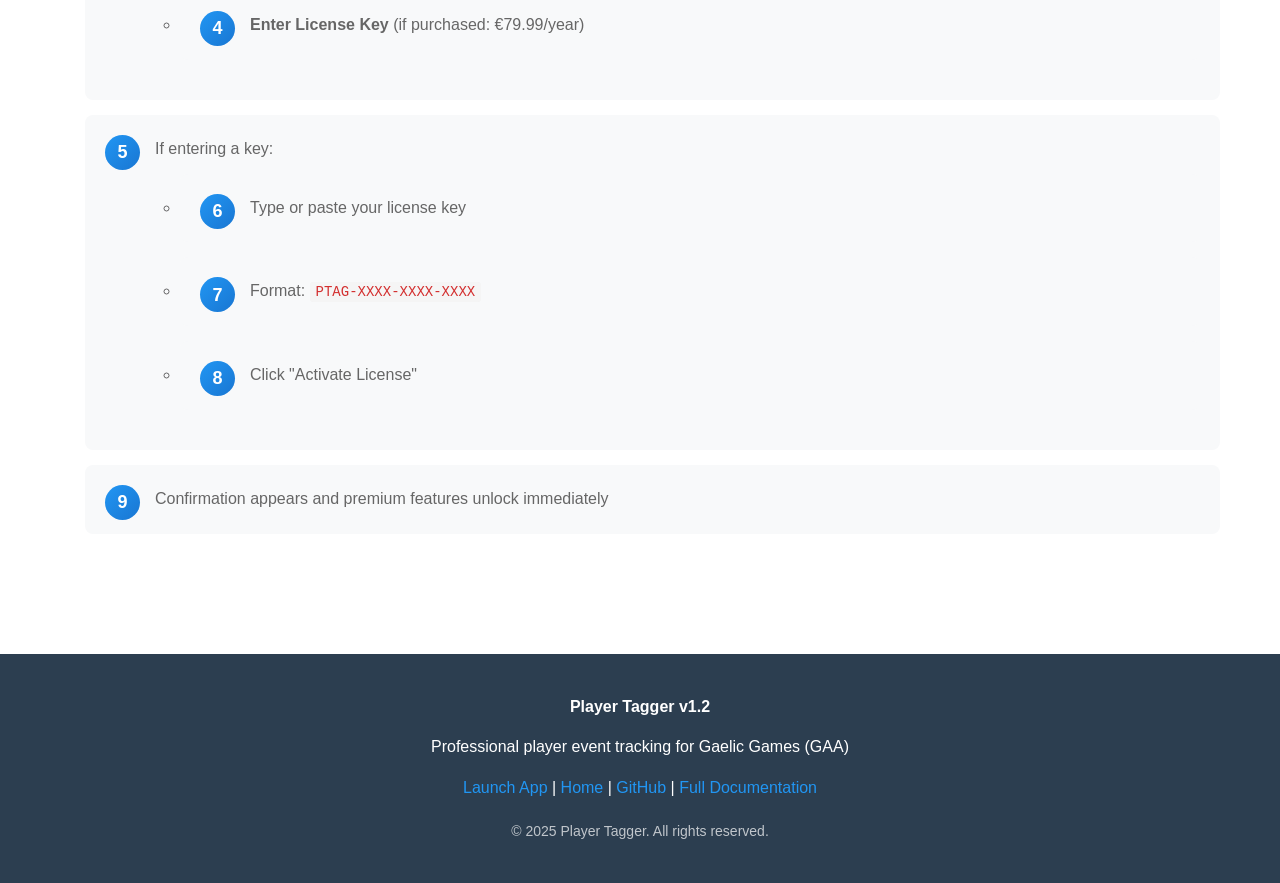
==== commit a9ba6ee2: "Update User Guide for smart auto-save workflow Update guide.html to document the new intelligent aut" ====
--- a/guide.html
+++ b/guide.html
@@ -408,15 +408,37 @@
                             <li>Player buttons are arranged in traditional GAA formation</li>
                         </ul>
                     </li>
-                    <li>
-                        <strong>Add Event Descriptors:</strong> Click additional event types
-                        <ul style="margin-top: 10px;">
-                            <li>Shot, Goal, Point, 2 Pointer, T/O Won, etc.</li>
-                            <li>Click again to deselect</li>
-                        </ul>
-                    </li>
-                    <li>
-                        <strong>Save the Event:</strong> Click "Manual Save Event" or select another player to auto-save
+                </ol>
+
+                <p><strong>For Quick Single Events (T/O Won, Own KO Won, etc.):</strong></p>
+                <ol class="step-list">
+                    <li>
+                        <strong>Click the Descriptor:</strong> Click any descriptor button (T/O Won, Own KO Won, Own KO Lost)
+                        <ul style="margin-top: 10px;">
+                            <li>Event saves immediately with Touch + descriptor</li>
+                            <li>Ready for next event instantly</li>
+                        </ul>
+                    </li>
+                    <li>
+                        <strong>Review Recent Events:</strong> Check the Recent Events panel to verify or delete mistakes
+                    </li>
+                </ol>
+
+                <p><strong>For Shots with Scoring:</strong></p>
+                <ol class="step-list">
+                    <li>
+                        <strong>Click Shot Button:</strong> Select the "Shot" descriptor
+                    </li>
+                    <li>
+                        <strong>Select Scoring Type (Optional):</strong> Click ONE of: Goal, Point, or 2 Pointer
+                        <ul style="margin-top: 10px;">
+                            <li>Shot auto-adds when you select a scoring type</li>
+                            <li>Only one scoring type can be selected at a time</li>
+                            <li>Or leave without scoring for a missed shot</li>
+                        </ul>
+                    </li>
+                    <li>
+                        <strong>Select Next Player:</strong> Click another player to auto-save the shot event
                     </li>
                     <li>
                         <strong>Review Recent Events:</strong> Check the Recent Events panel to verify or delete mistakes
@@ -478,45 +500,47 @@
                 <div class="feature-grid">
                     <div class="feature-item">
                         <h4>Touch</h4>
-                        <p>Automatically included in every event</p>
+                        <p>Automatically included in every event. Tracked in matrix for possession stats.</p>
                     </div>
                     <div class="feature-item">
                         <h4>Shot</h4>
-                        <p>Any scoring attempt</p>
+                        <p>Multi-select: Requires selecting ONE of Goal, Point, or 2 Pointer. Auto-saves when next player selected.</p>
                     </div>
                     <div class="feature-item">
                         <h4>Goal</h4>
-                        <p>Ball in the net (3 points in GAA)</p>
+                        <p>Ball in the net (3 points in GAA). Auto-adds Shot. One scoring type at a time.</p>
                     </div>
                     <div class="feature-item">
                         <h4>2 Pointer</h4>
-                        <p>Two-point score</p>
+                        <p>Two-point score. Auto-adds Shot. One scoring type at a time.</p>
                     </div>
                     <div class="feature-item">
                         <h4>Point</h4>
-                        <p>Ball over the bar (1 point)</p>
+                        <p>Ball over the bar (1 point). Auto-adds Shot. One scoring type at a time.</p>
                     </div>
                     <div class="feature-item">
                         <h4>T/O Won</h4>
-                        <p>Turnover won from opposition</p>
+                        <p>Turnover won from opposition. Auto-saves immediately when clicked.</p>
                     </div>
                     <div class="feature-item">
                         <h4>Own KO Won</h4>
-                        <p>Own kickout won</p>
+                        <p>Own kickout won. Auto-saves immediately when clicked.</p>
                     </div>
                     <div class="feature-item">
                         <h4>Own KO Lost</h4>
-                        <p>Own kickout lost to opposition</p>
+                        <p>Own kickout lost to opposition. Auto-saves immediately when clicked.</p>
                     </div>
                 </div>
 
                 <h3 class="subsection-title">Recent Events Panel</h3>
-                <p>The Recent Events panel shows your last 10 events with individual delete buttons:</p>
+                <p>The Recent Events panel shows your last 10 meaningful events with individual delete buttons:</p>
                 <ul>
                     <li>Quick visual reference of recent activity</li>
                     <li>Delete any recent event (not just the last one)</li>
                     <li>Shows game time, player, and descriptors for each event</li>
                     <li>Updates in real-time as you log events</li>
+                    <li><strong>Automatically hides Touch-only events</strong> for cleaner display</li>
+                    <li>Touch-only events still tracked in Event Matrix for possession statistics</li>
                 </ul>
 
                 <h3 class="subsection-title">Event Matrix</h3>
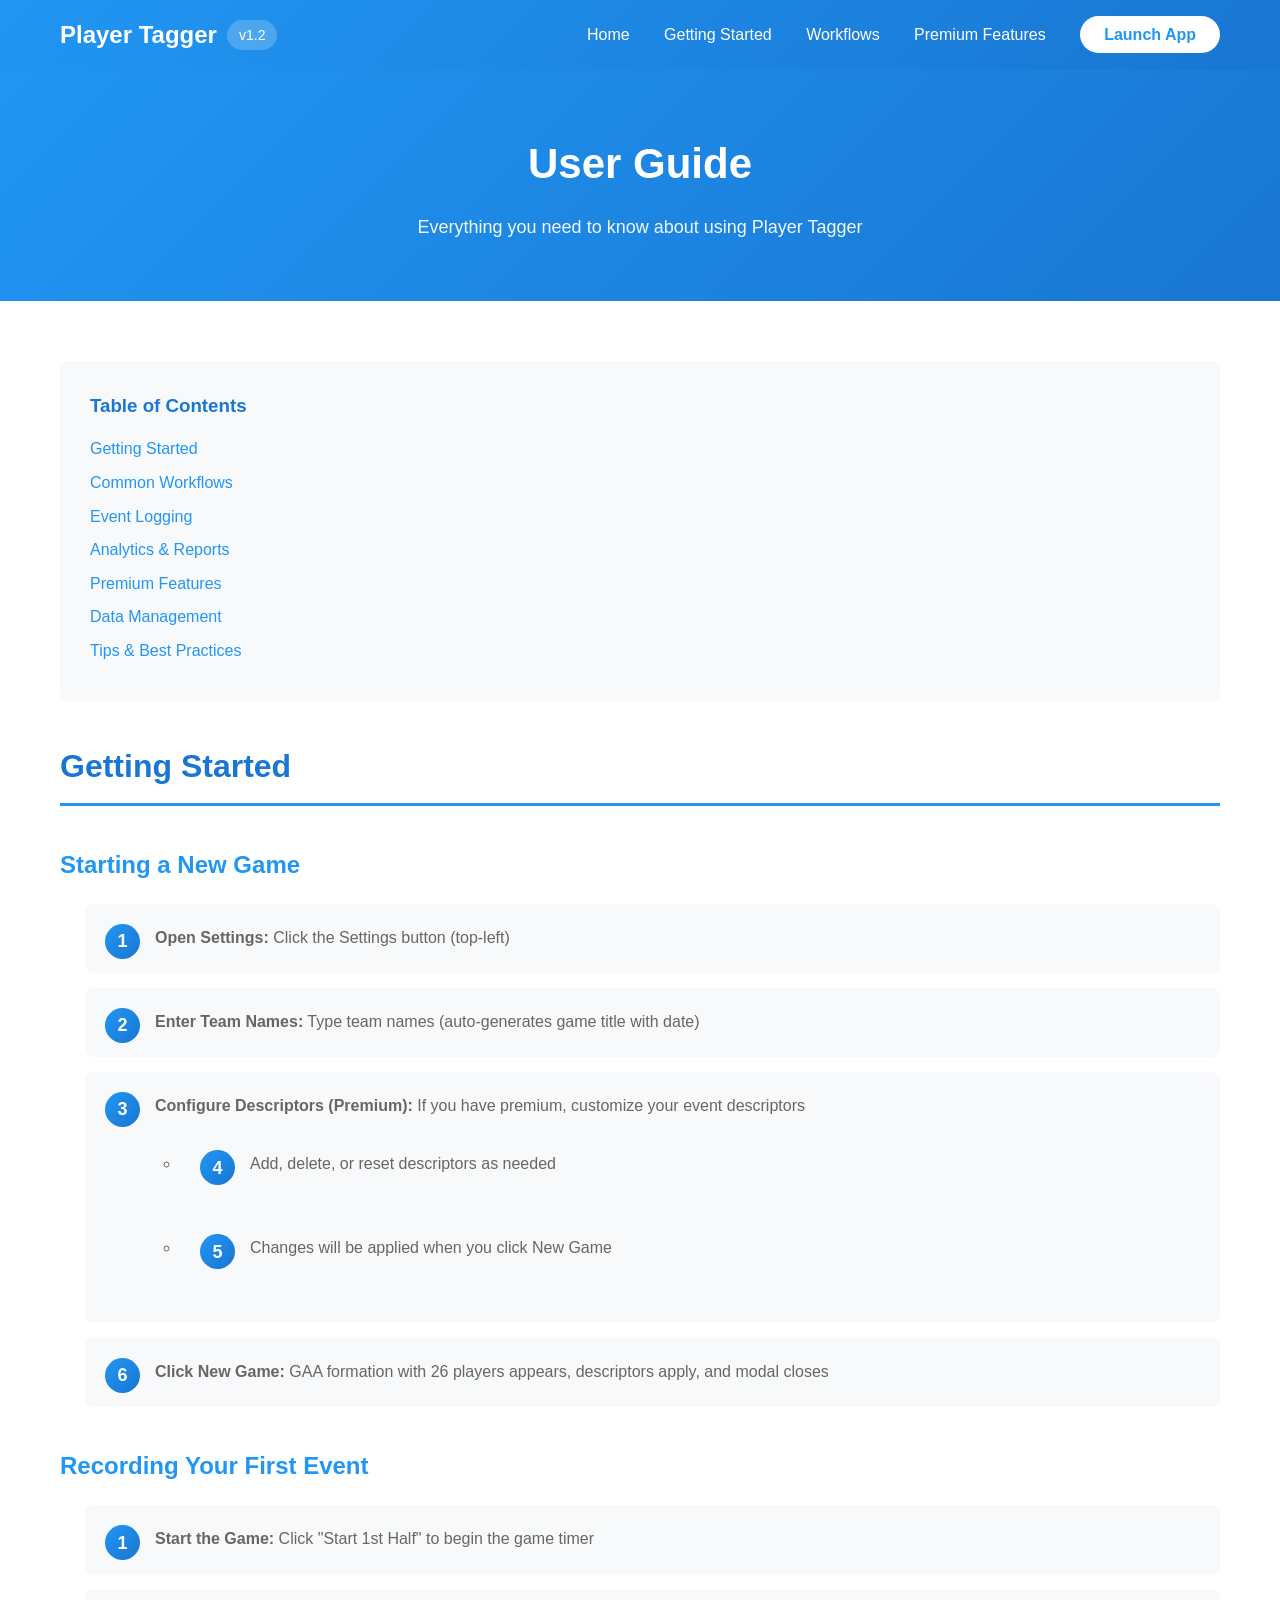
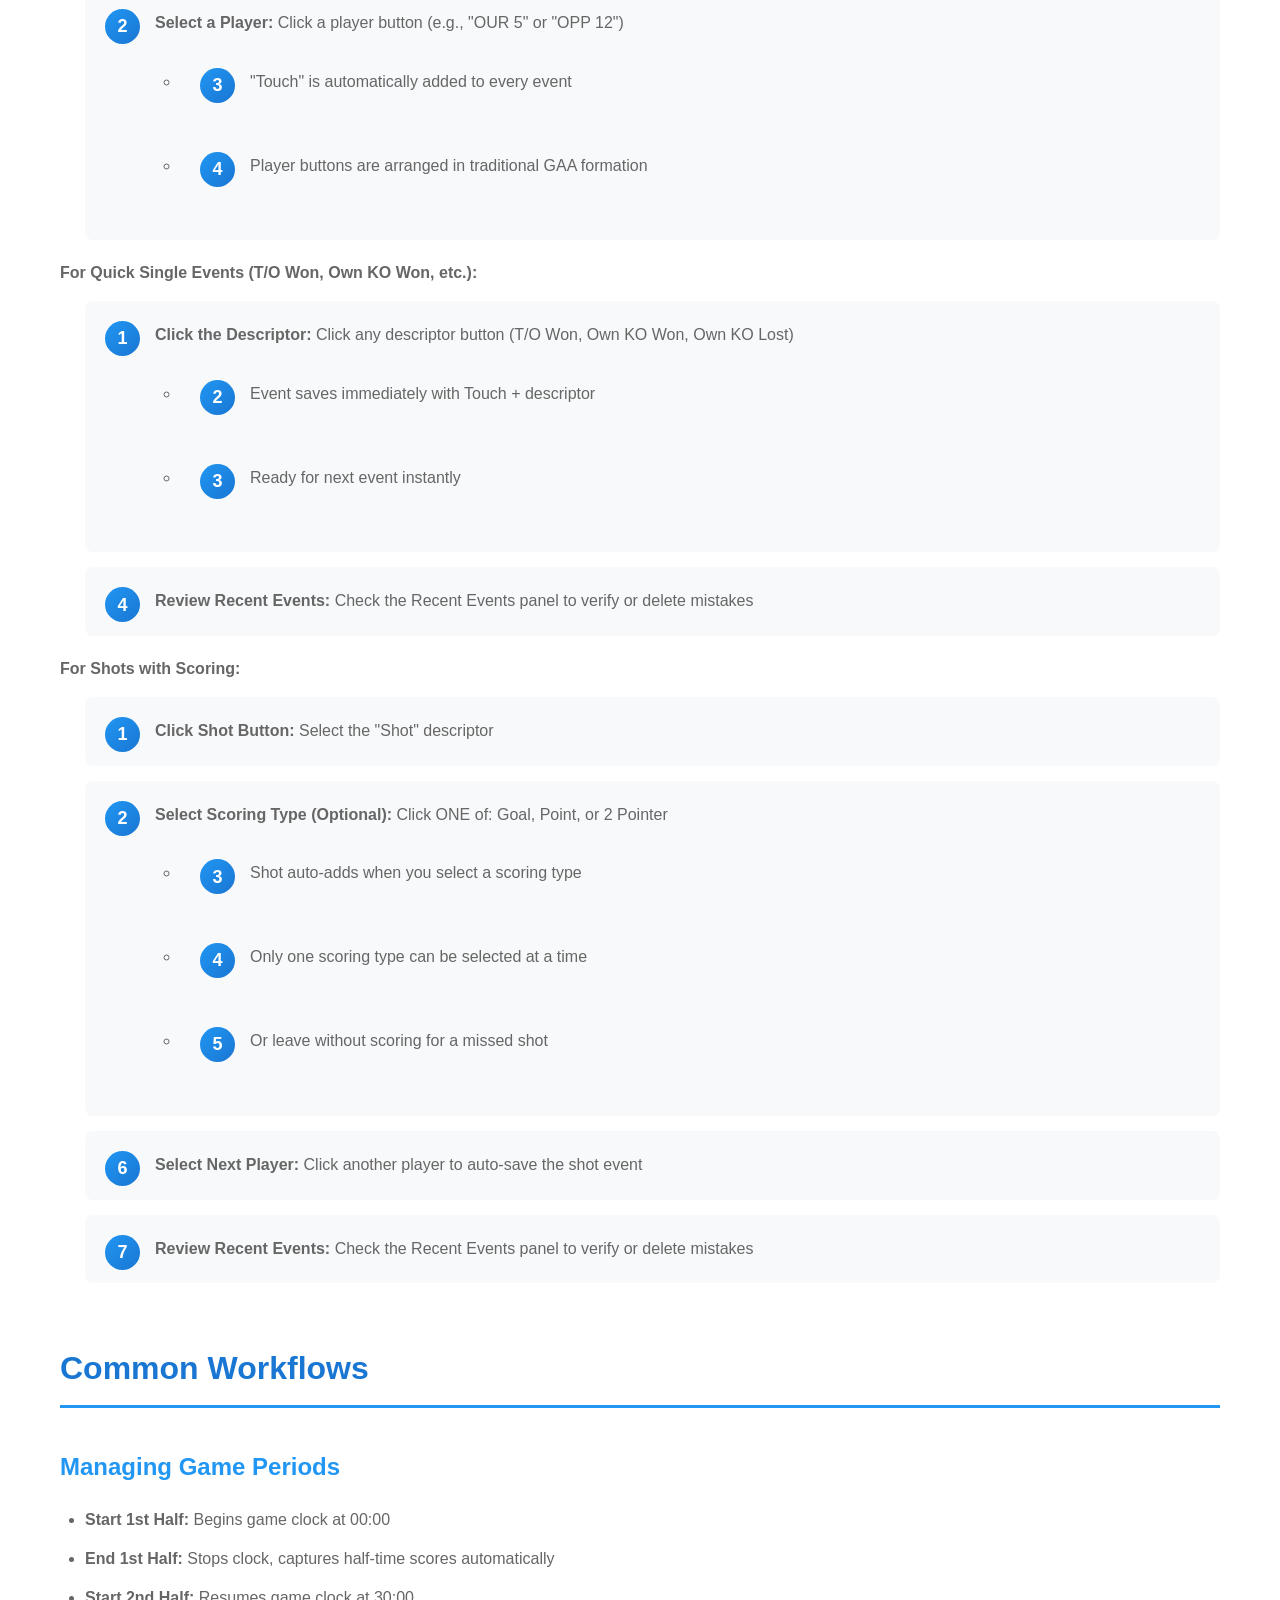
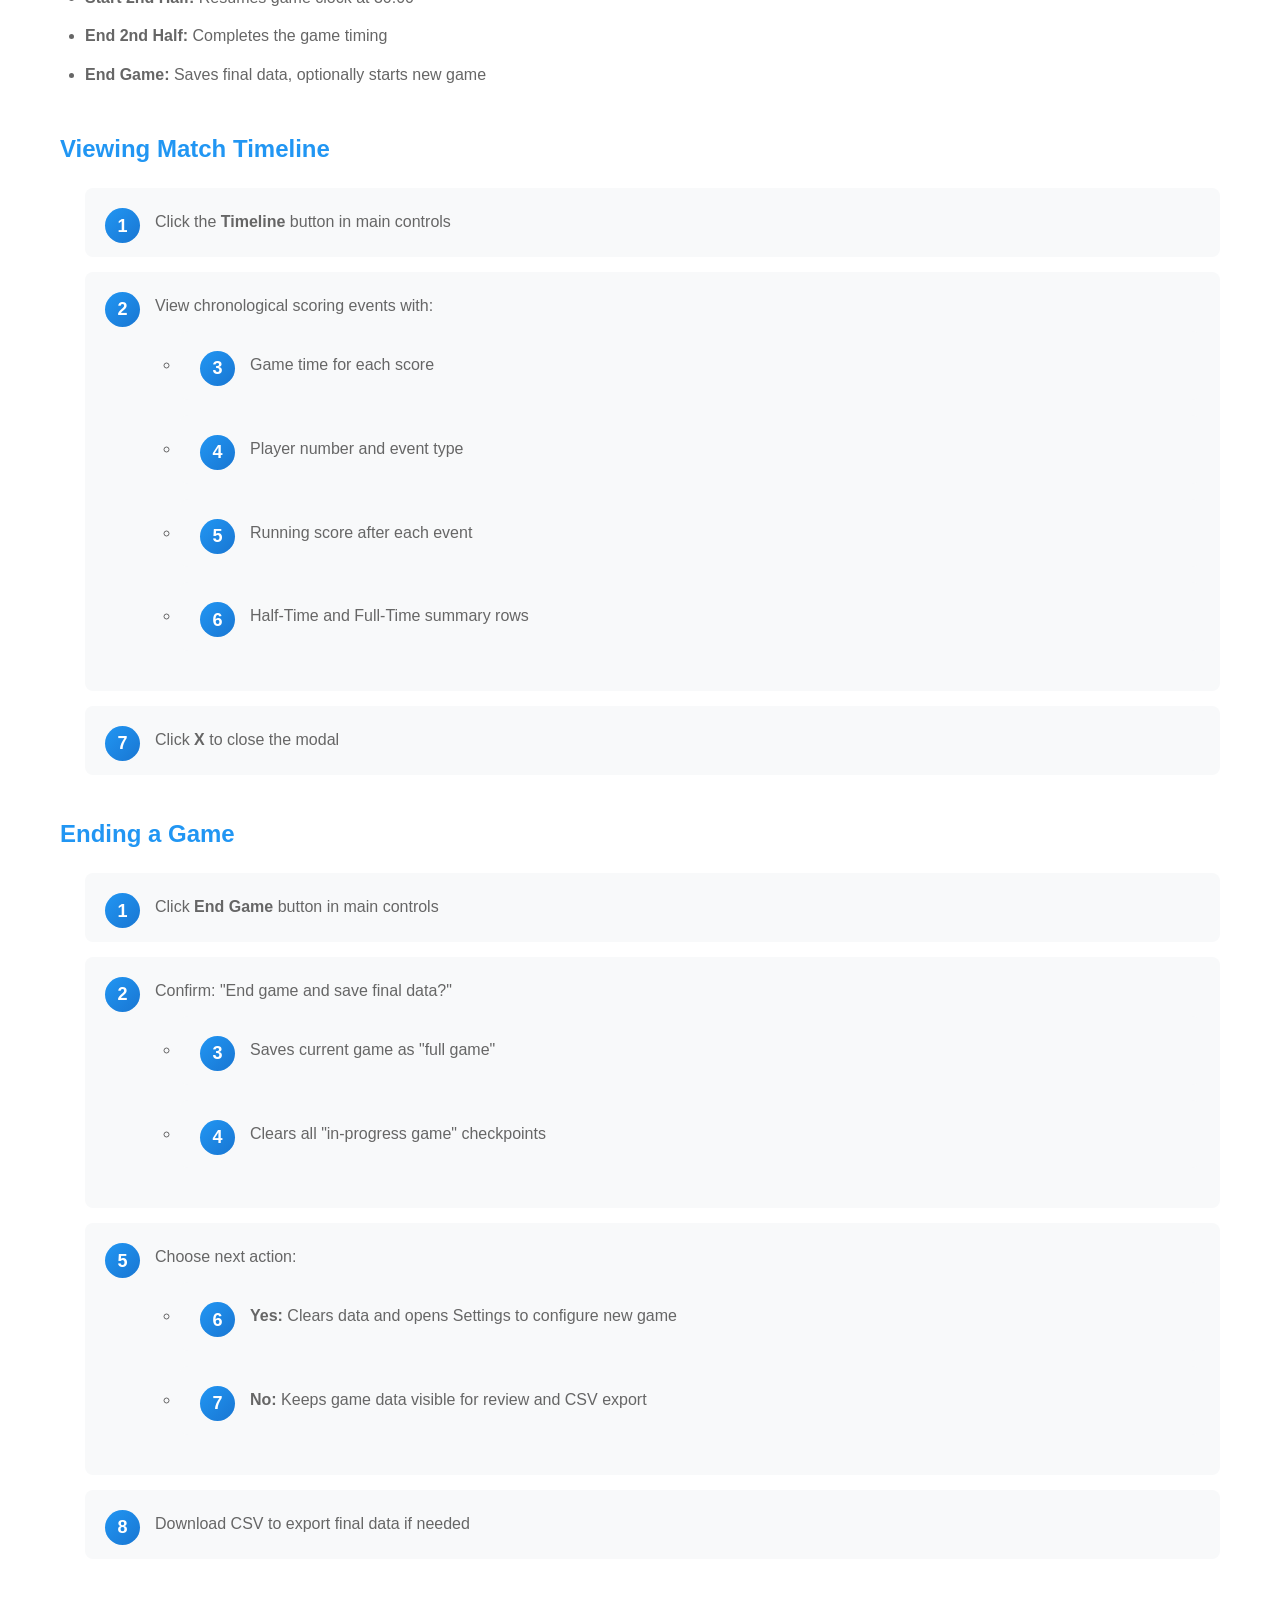
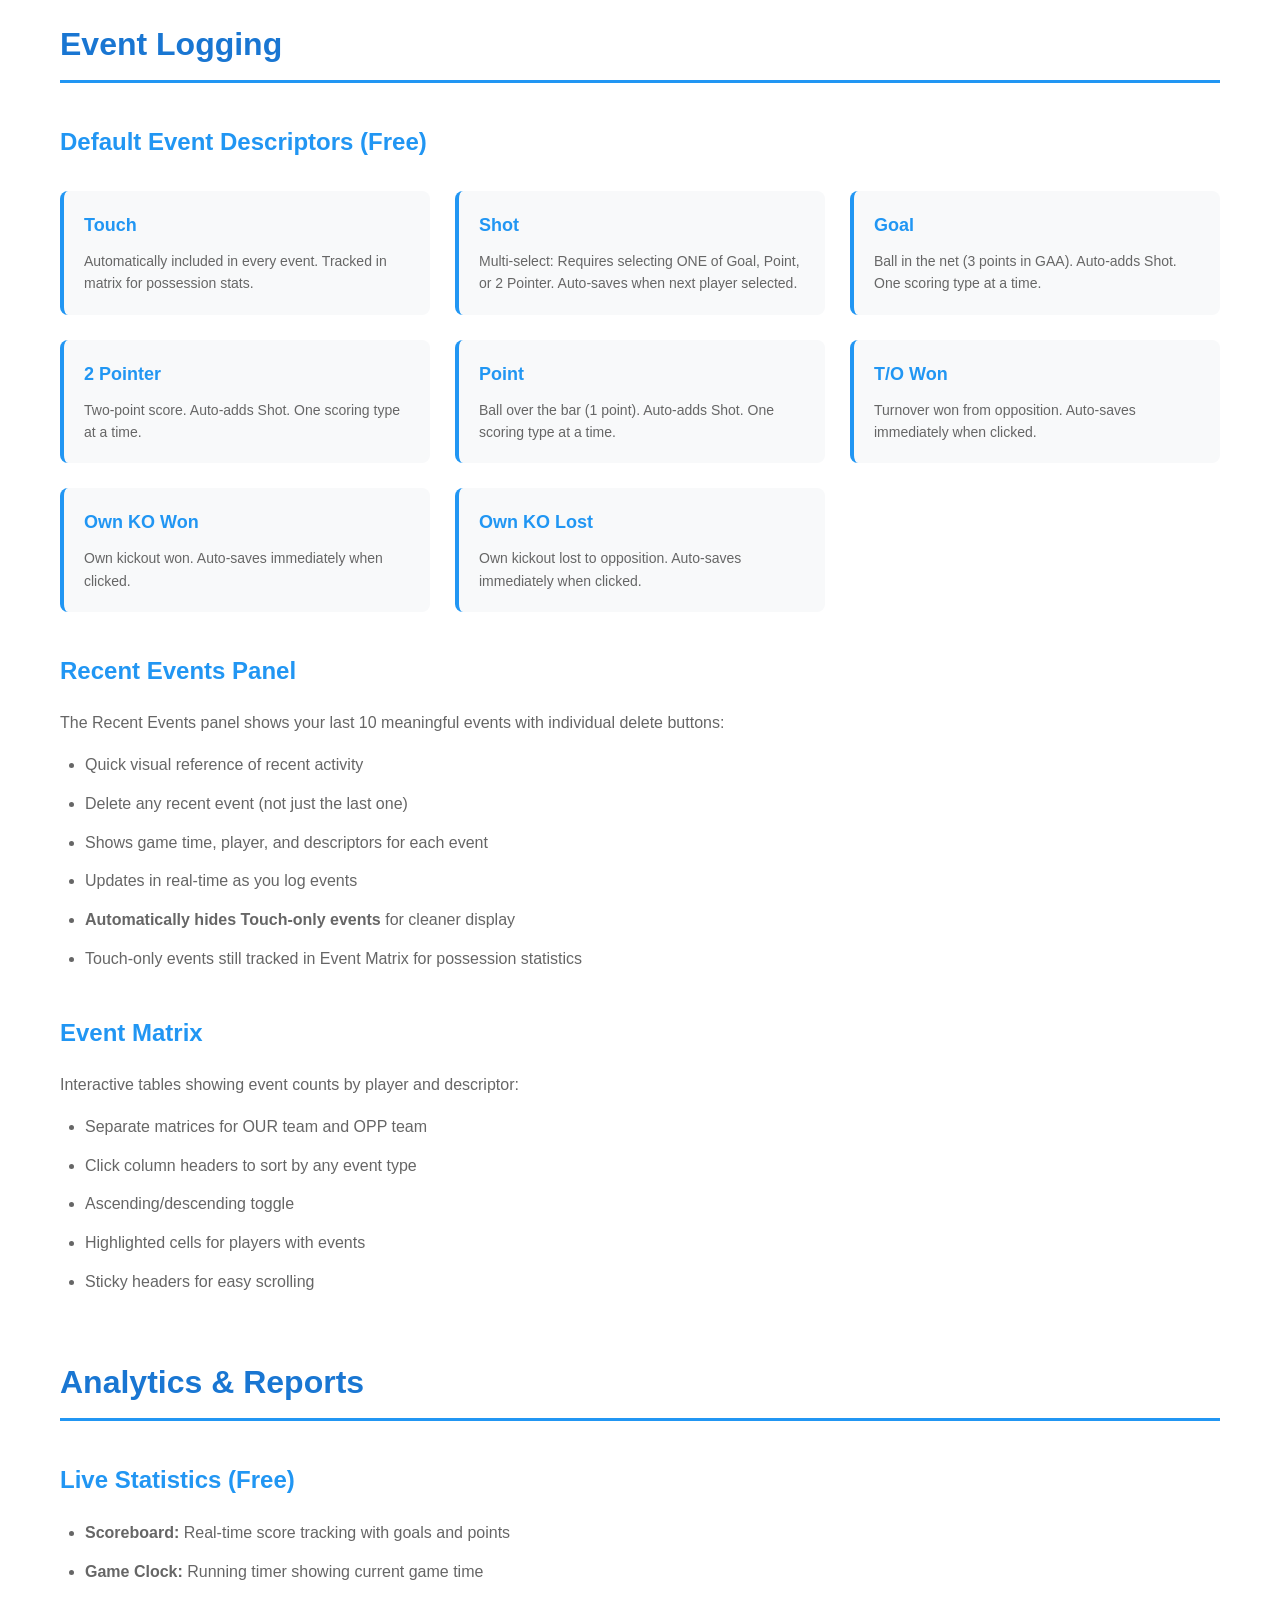
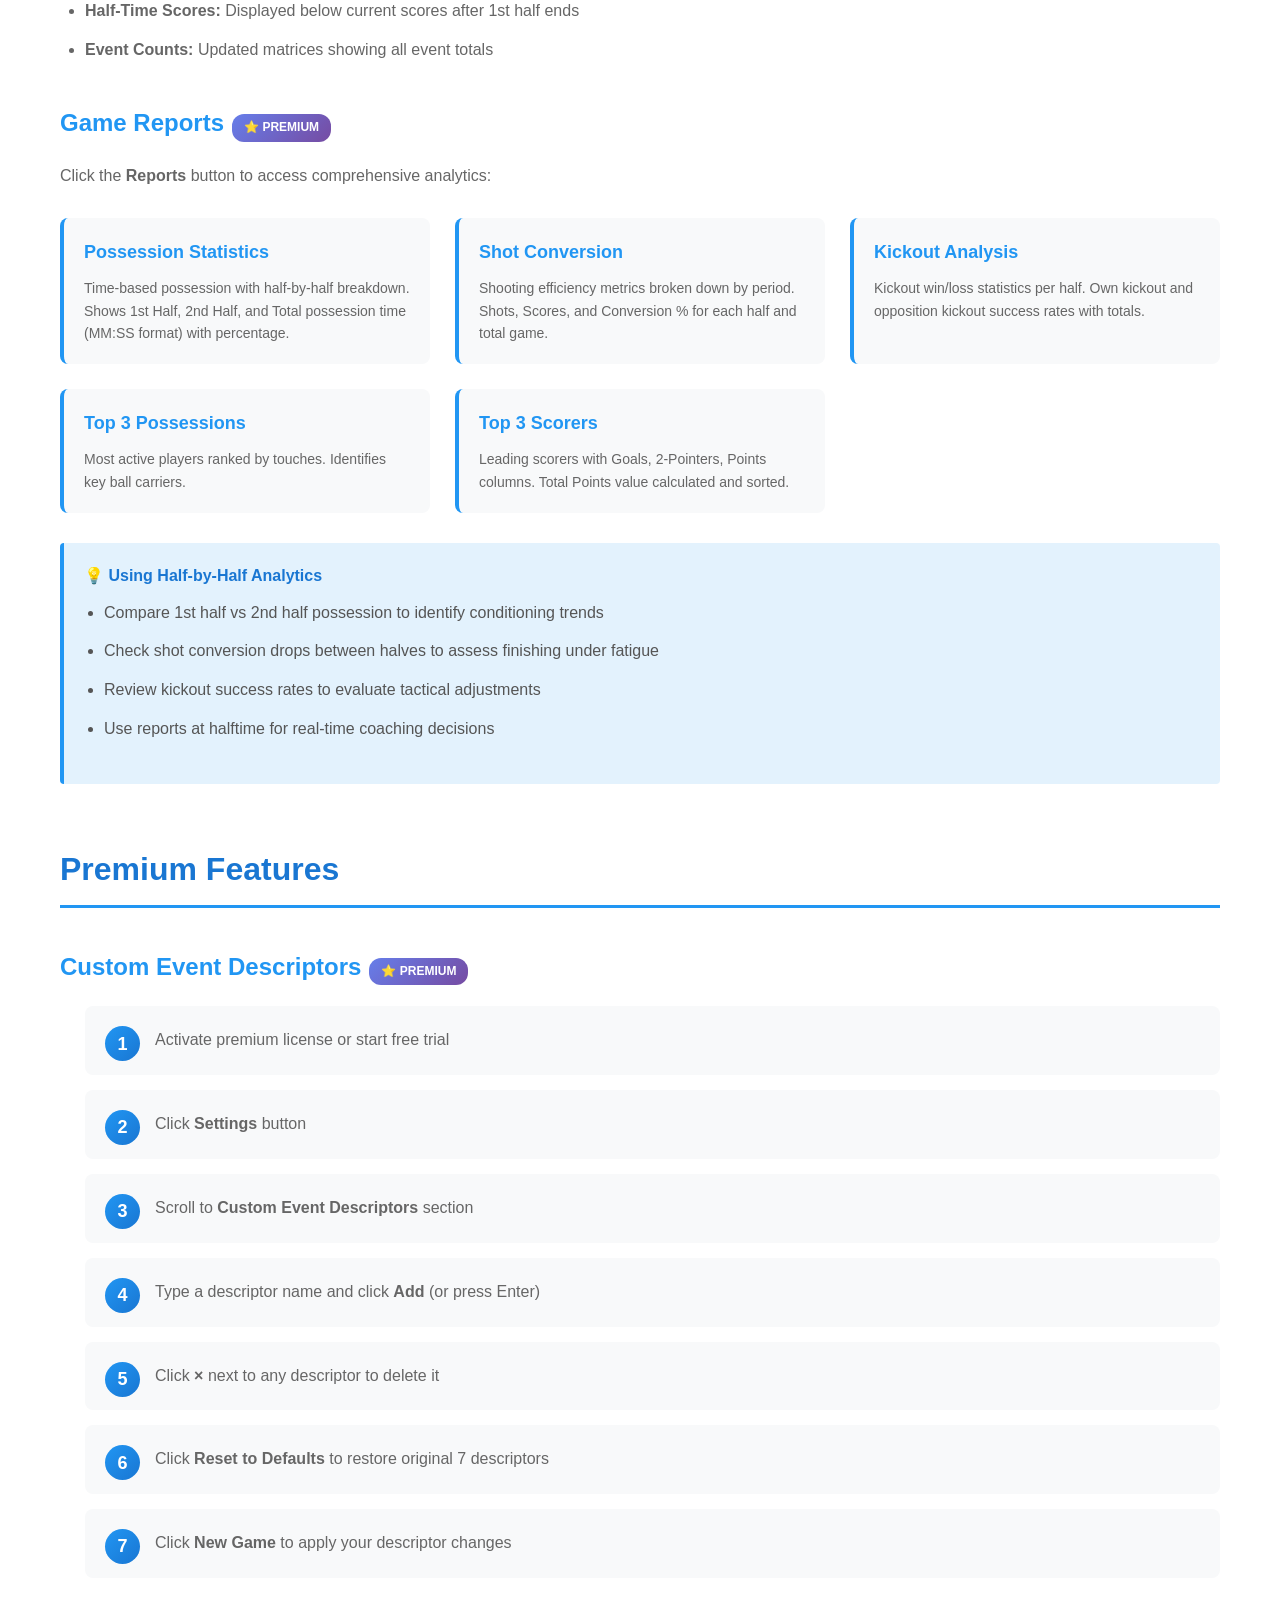
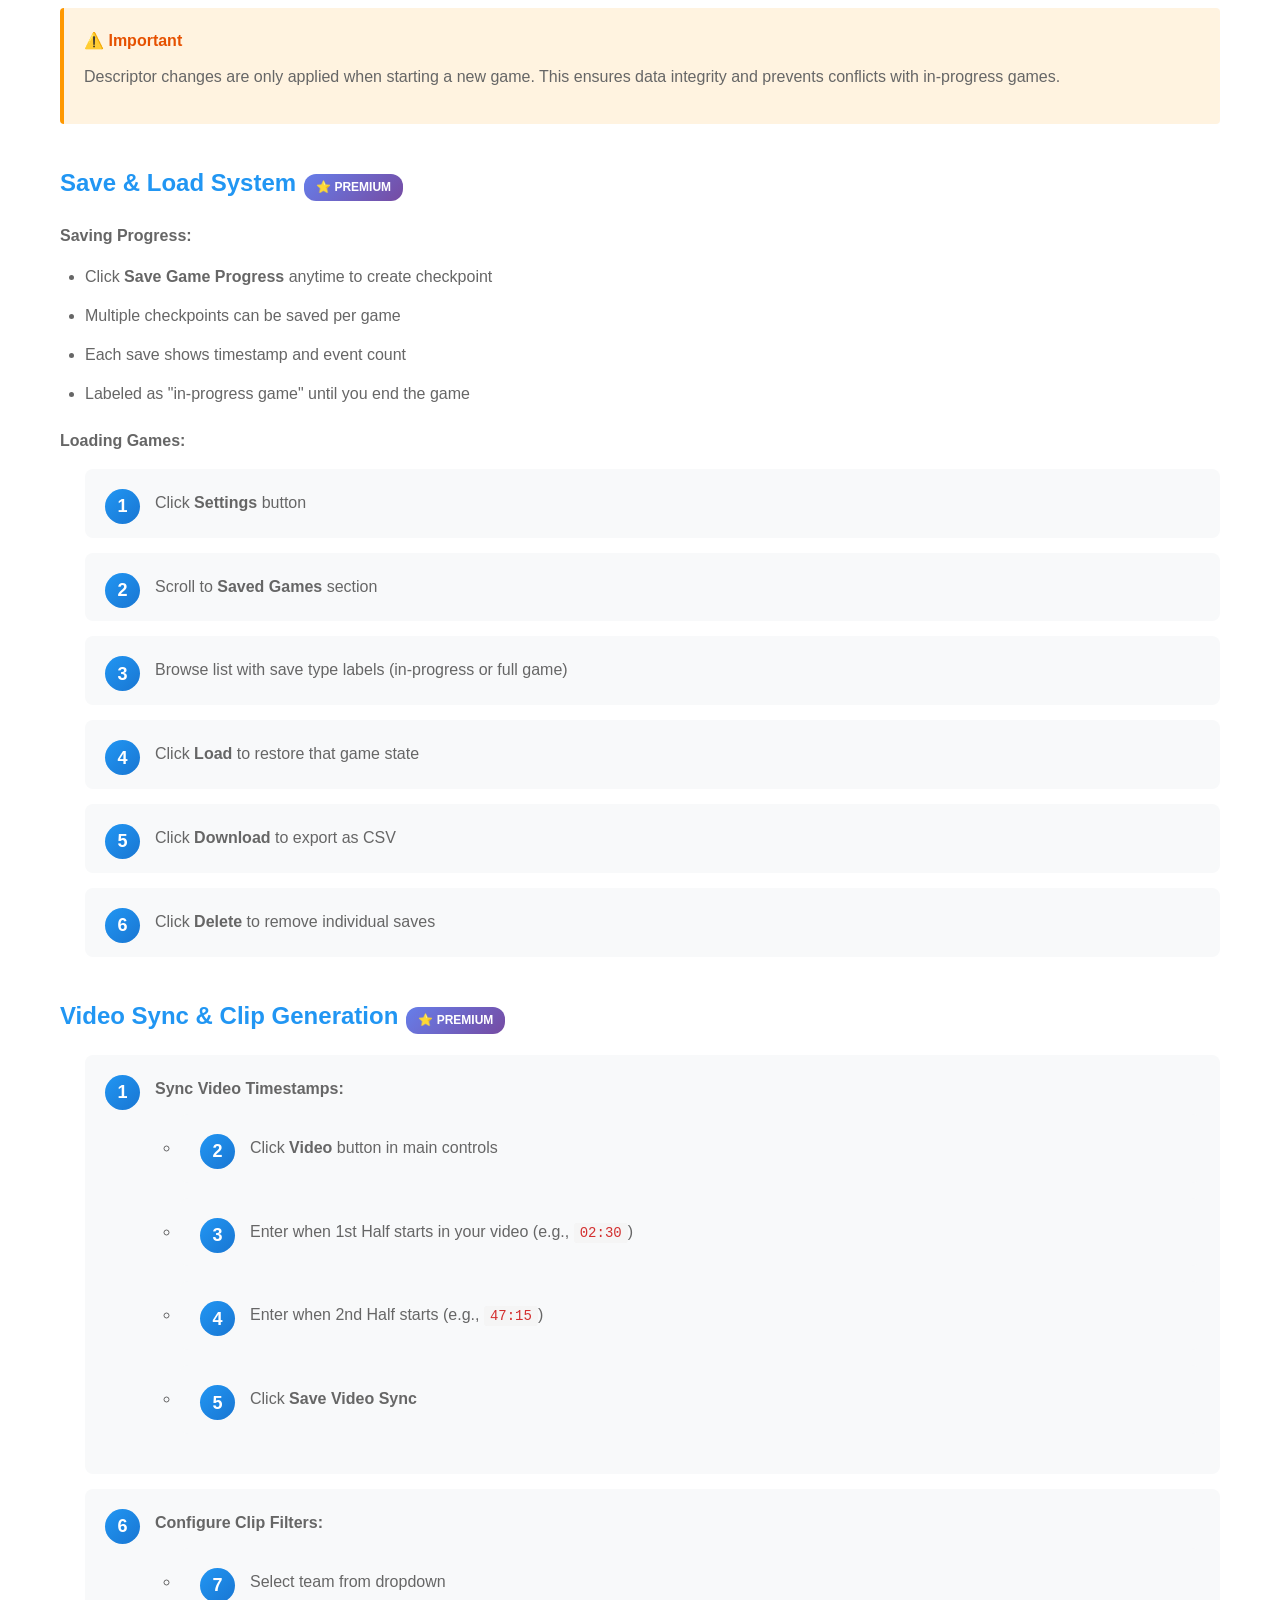
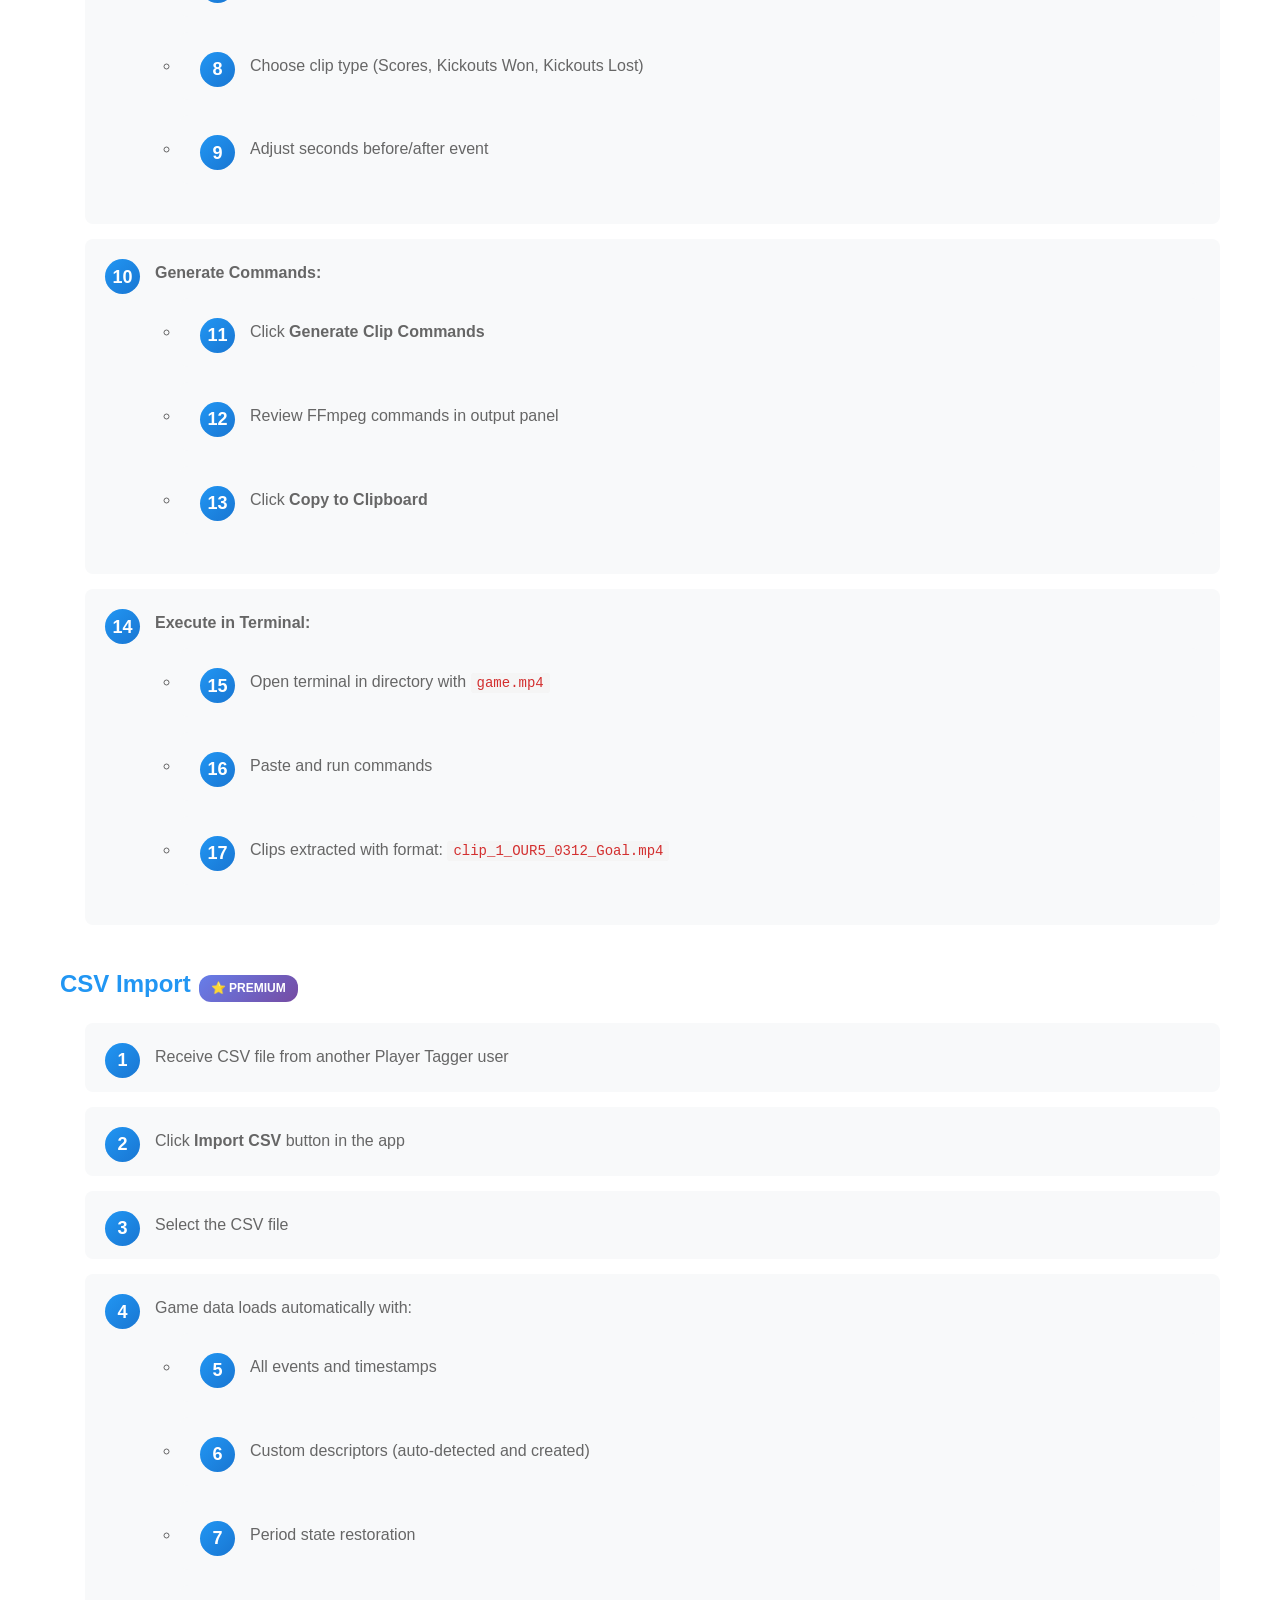
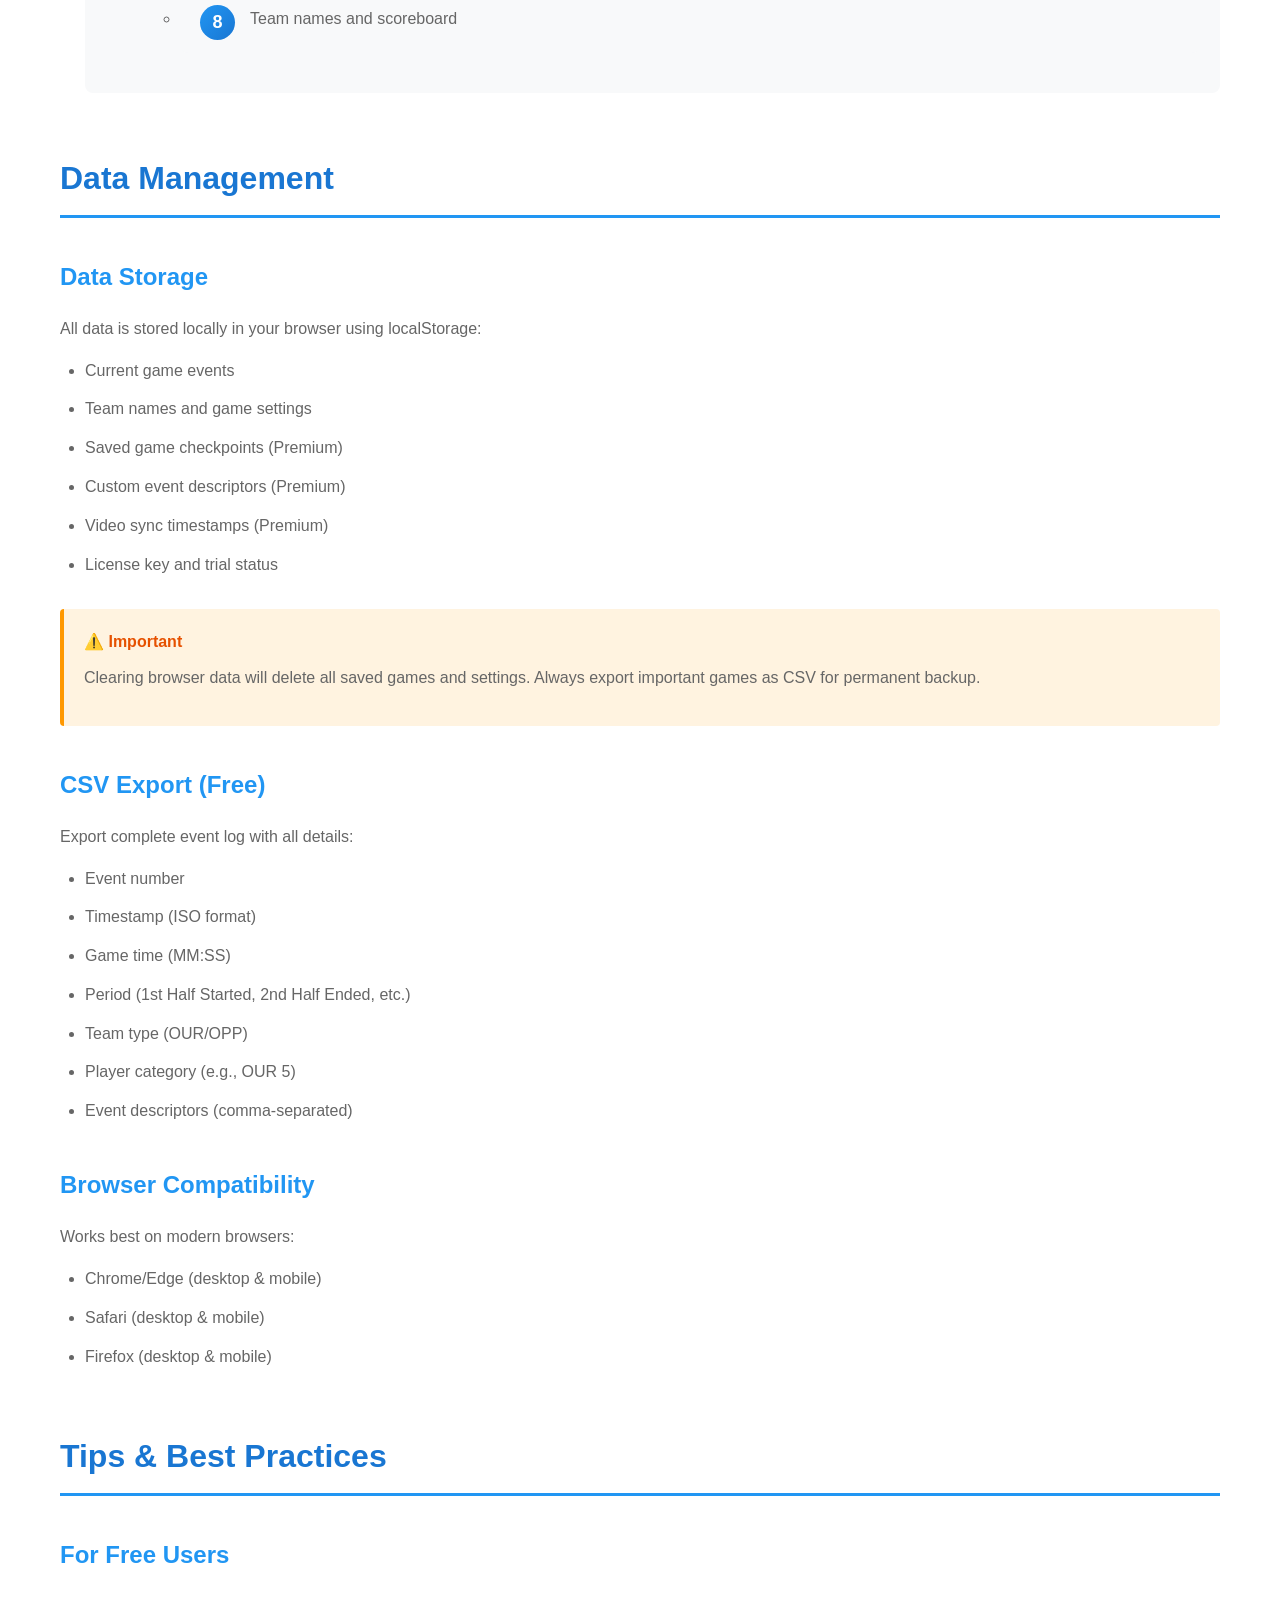
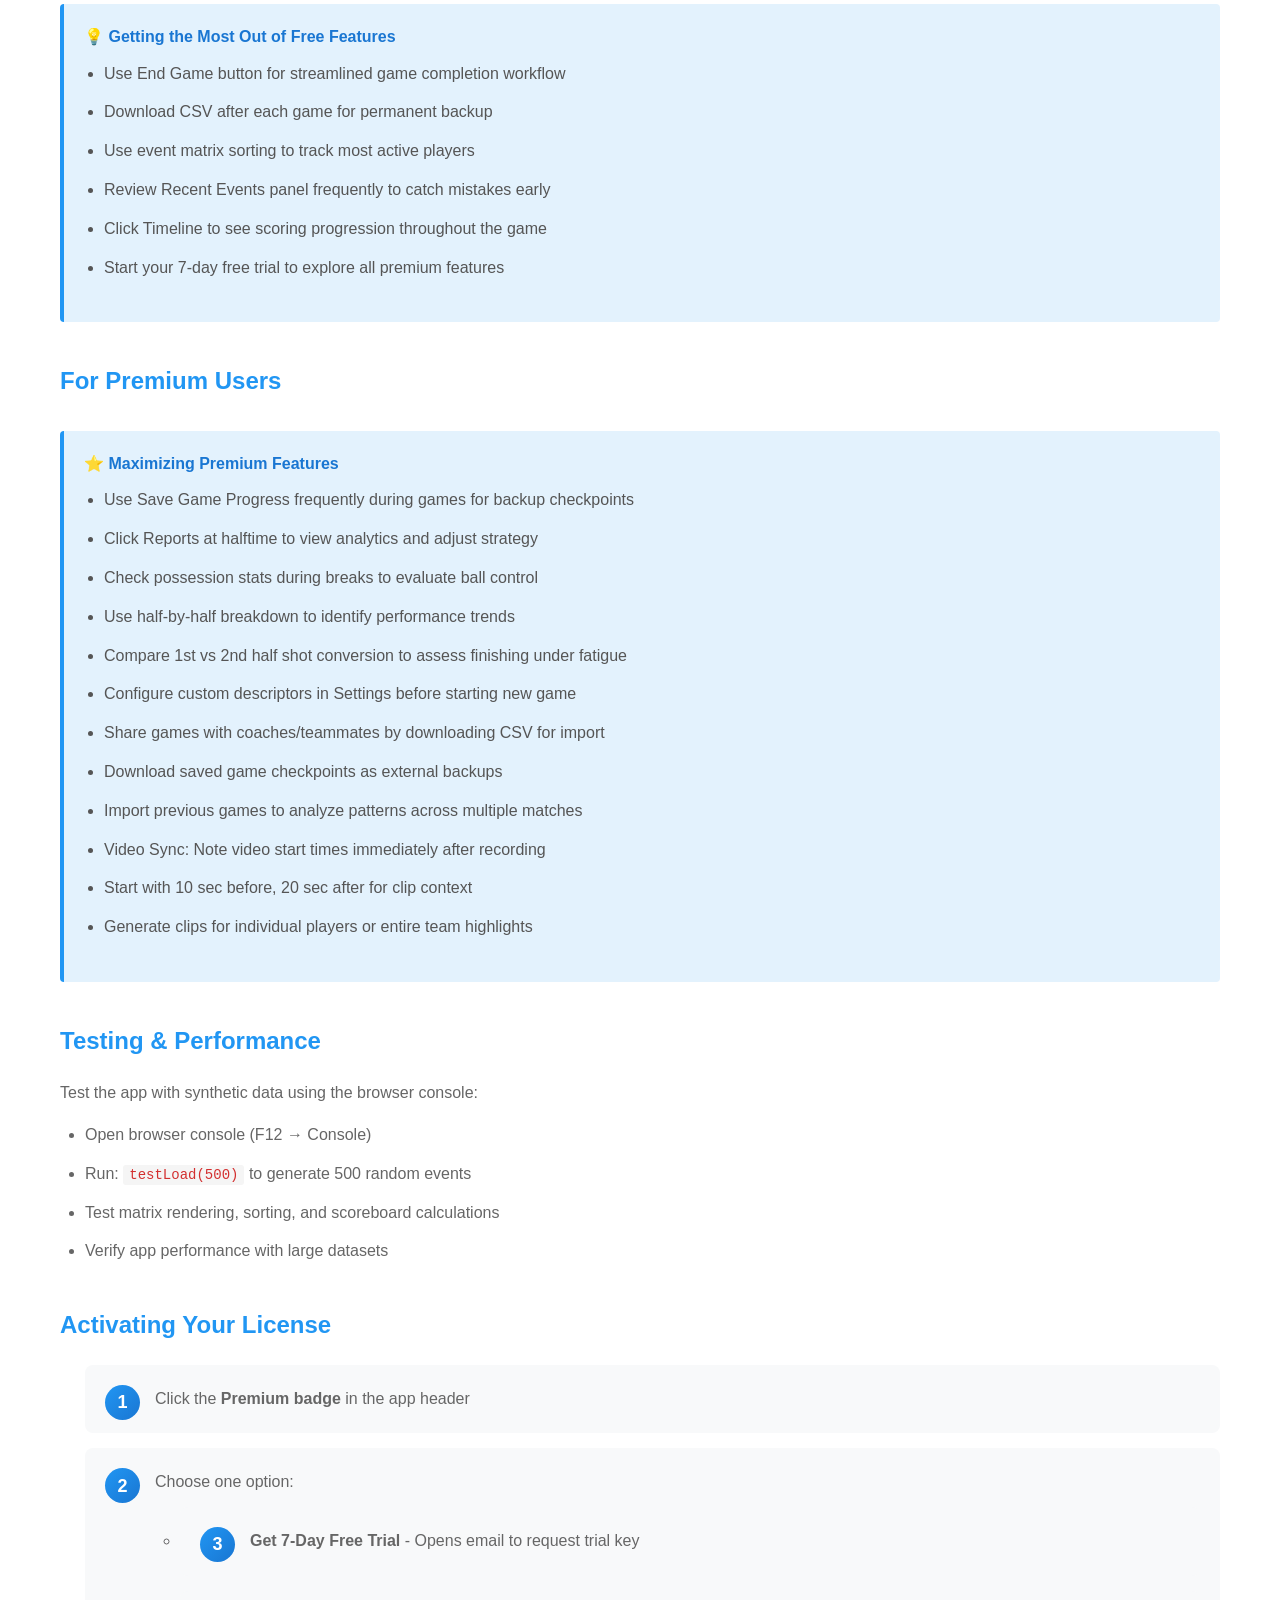
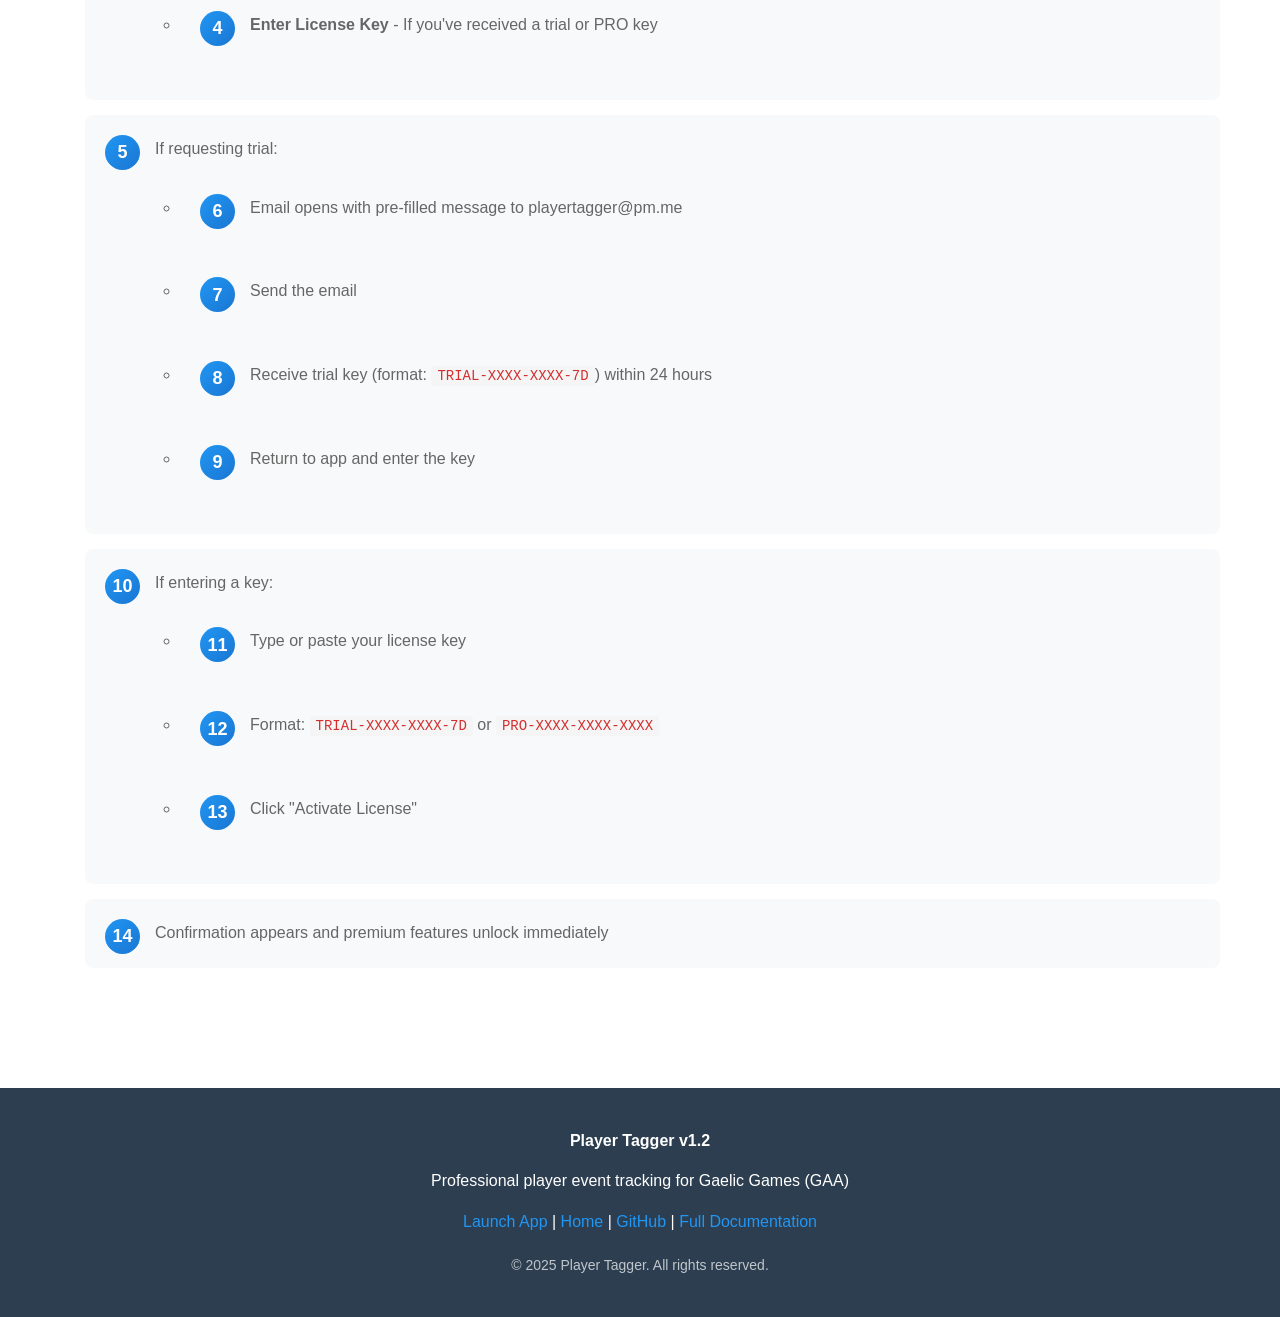
==== commit 15d1ce07: "Update documentation for email-based trial system and new pricing Update README, default.php, and gu" ====
--- a/guide.html
+++ b/guide.html
@@ -745,7 +745,7 @@
                         <li>Use event matrix sorting to track most active players</li>
                         <li>Review Recent Events panel frequently to catch mistakes early</li>
                         <li>Click Timeline to see scoring progression throughout the game</li>
-                        <li>Start your 14-day free trial to explore all premium features</li>
+                        <li>Start your 7-day free trial to explore all premium features</li>
                     </ul>
                 </div>
 
@@ -782,14 +782,22 @@
                     <li>Click the <strong>Premium badge</strong> in the app header</li>
                     <li>Choose one option:
                         <ul style="margin-top: 10px;">
-                            <li><strong>Start Free Trial</strong> (14 days, no payment required)</li>
-                            <li><strong>Enter License Key</strong> (if purchased: €79.99/year)</li>
+                            <li><strong>Get 7-Day Free Trial</strong> - Opens email to request trial key</li>
+                            <li><strong>Enter License Key</strong> - If you've received a trial or PRO key</li>
+                        </ul>
+                    </li>
+                    <li>If requesting trial:
+                        <ul style="margin-top: 10px;">
+                            <li>Email opens with pre-filled message to playertagger@pm.me</li>
+                            <li>Send the email</li>
+                            <li>Receive trial key (format: <code>TRIAL-XXXX-XXXX-7D</code>) within 24 hours</li>
+                            <li>Return to app and enter the key</li>
                         </ul>
                     </li>
                     <li>If entering a key:
                         <ul style="margin-top: 10px;">
                             <li>Type or paste your license key</li>
-                            <li>Format: <code>PTAG-XXXX-XXXX-XXXX</code></li>
+                            <li>Format: <code>TRIAL-XXXX-XXXX-7D</code> or <code>PRO-XXXX-XXXX-XXXX</code></li>
                             <li>Click "Activate License"</li>
                         </ul>
                     </li>
